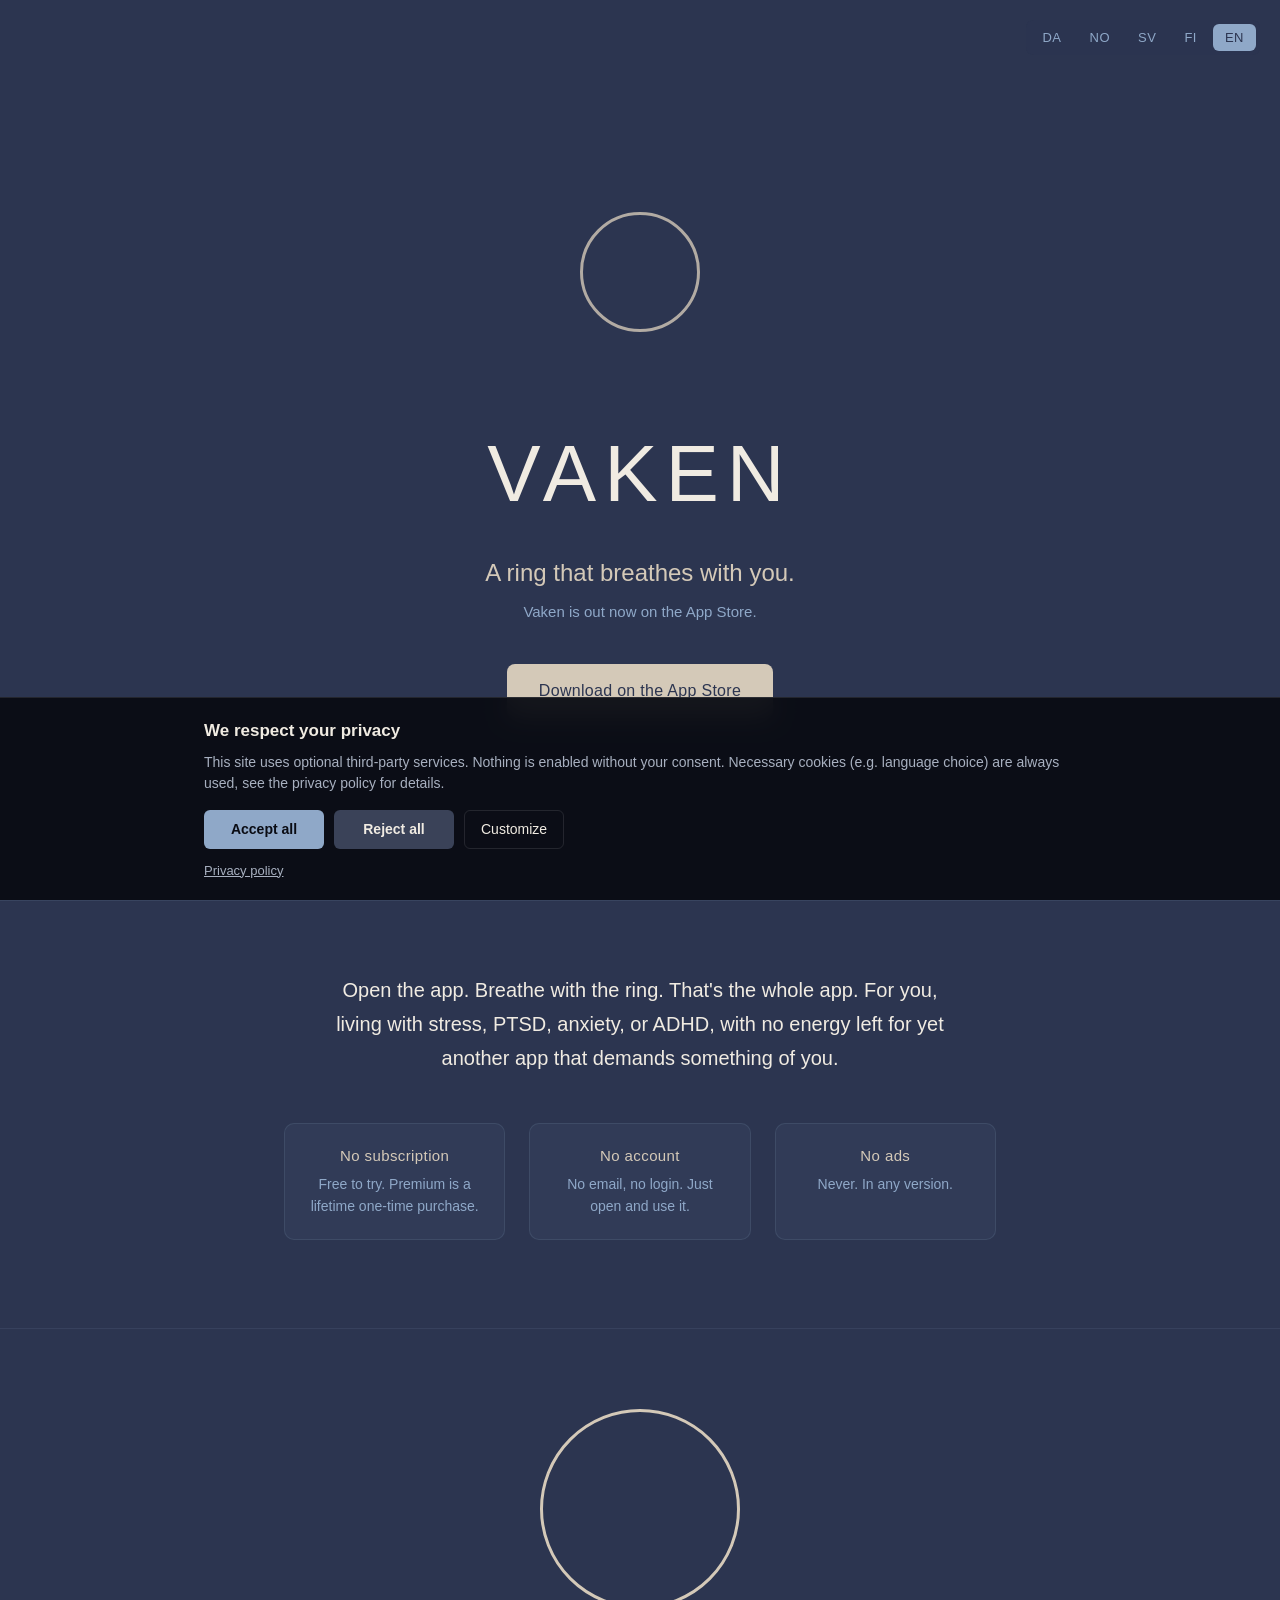
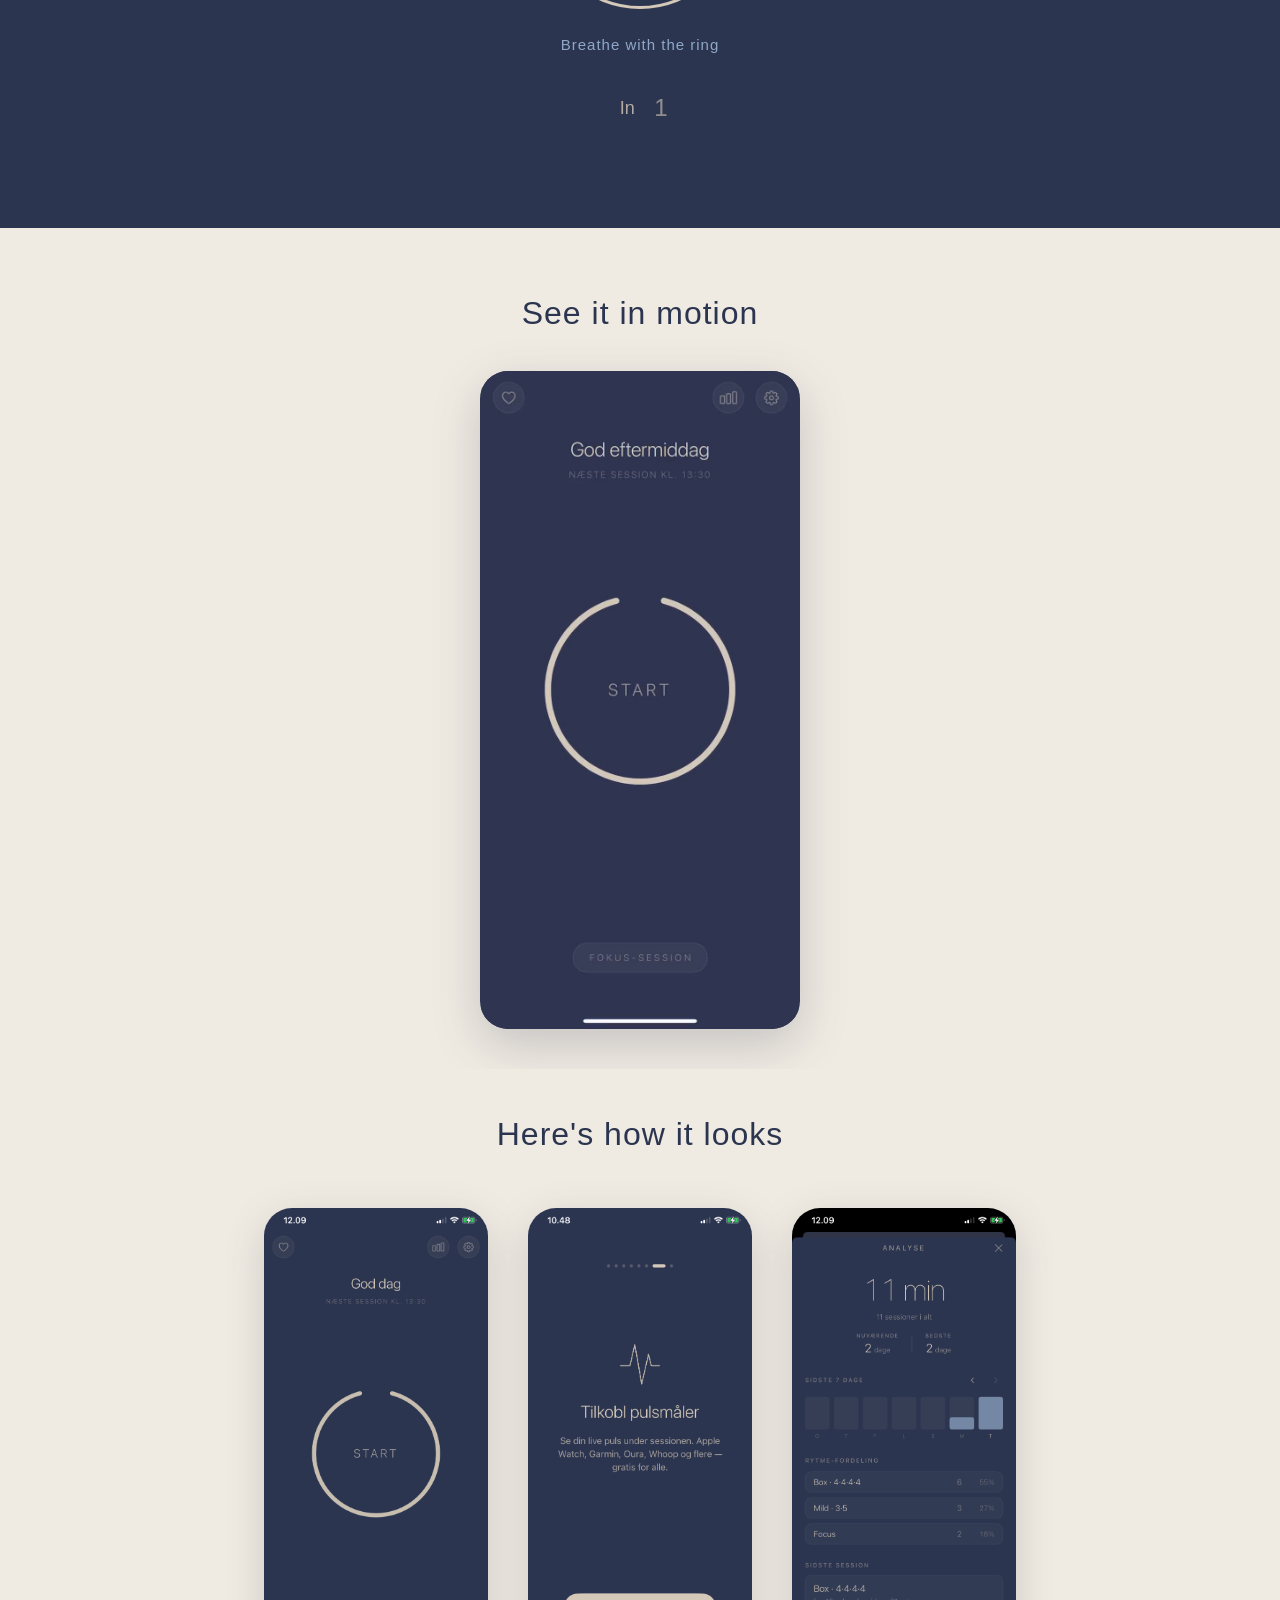
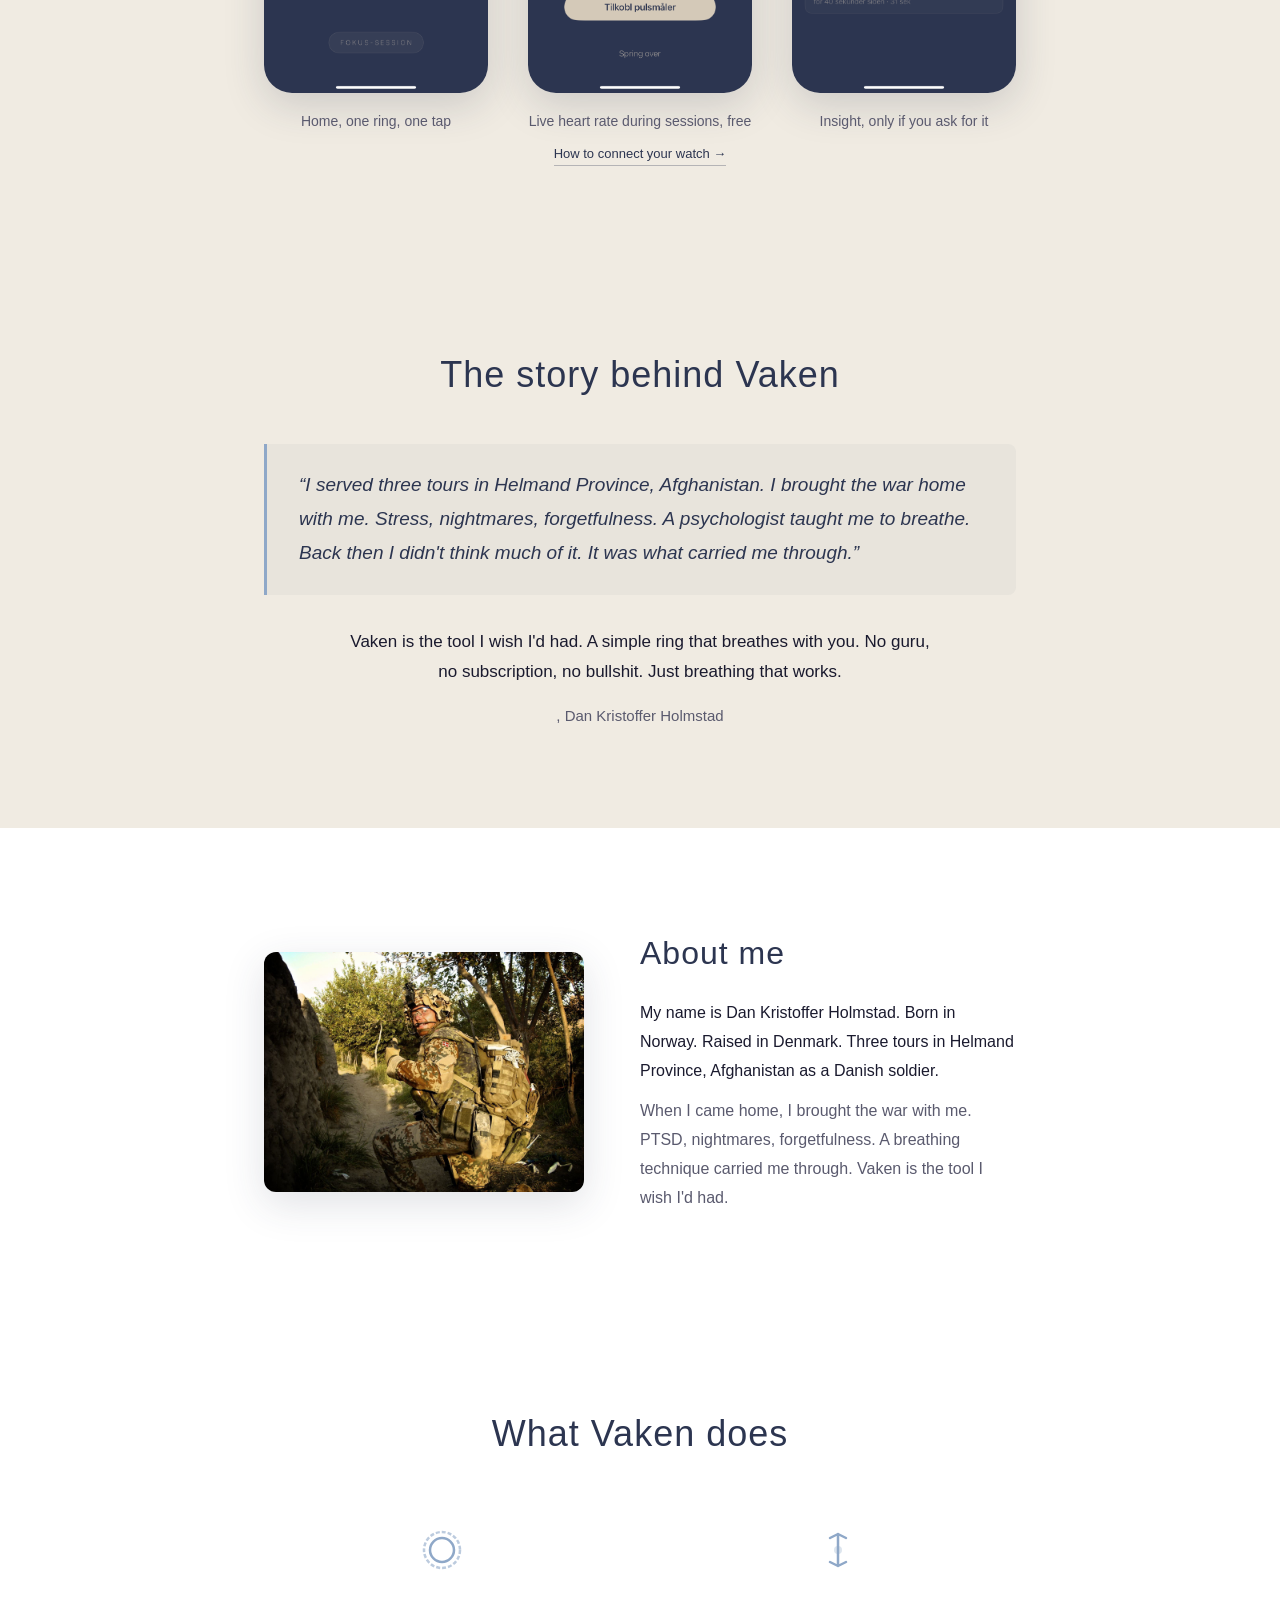
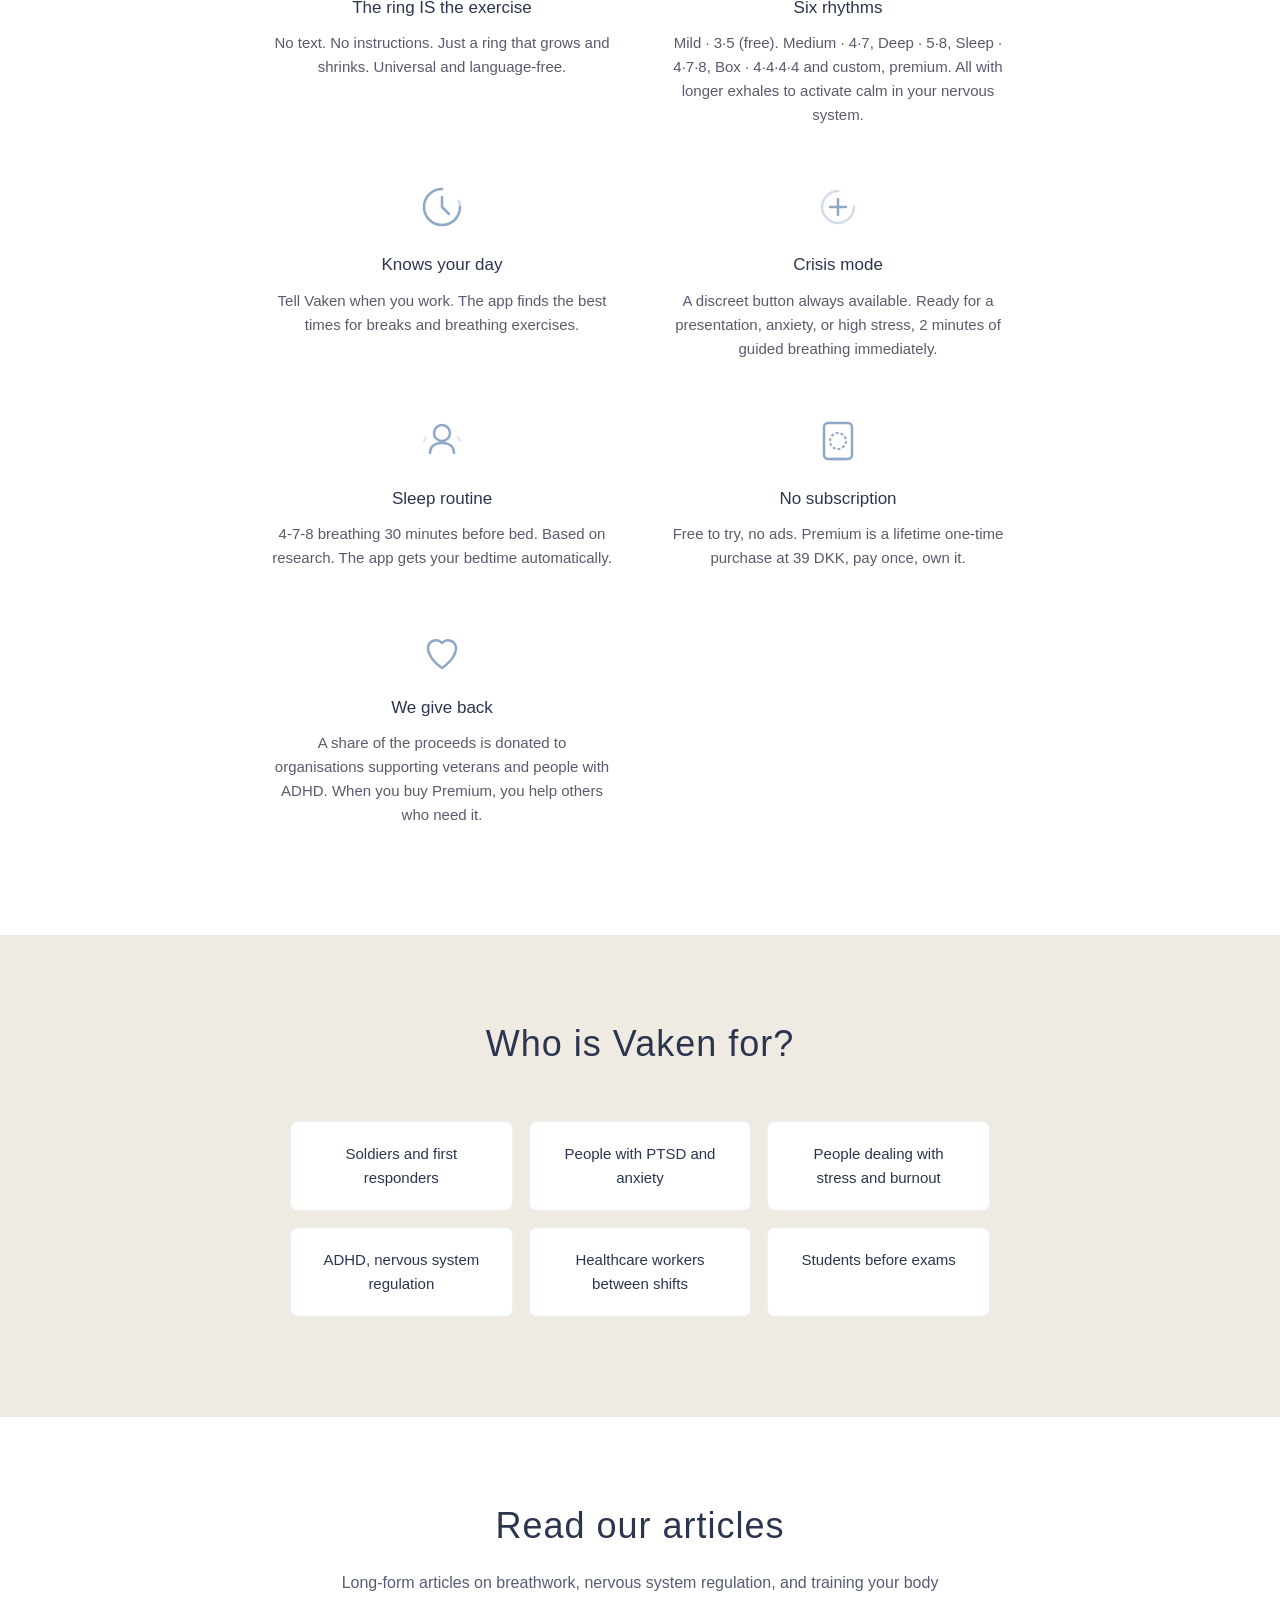
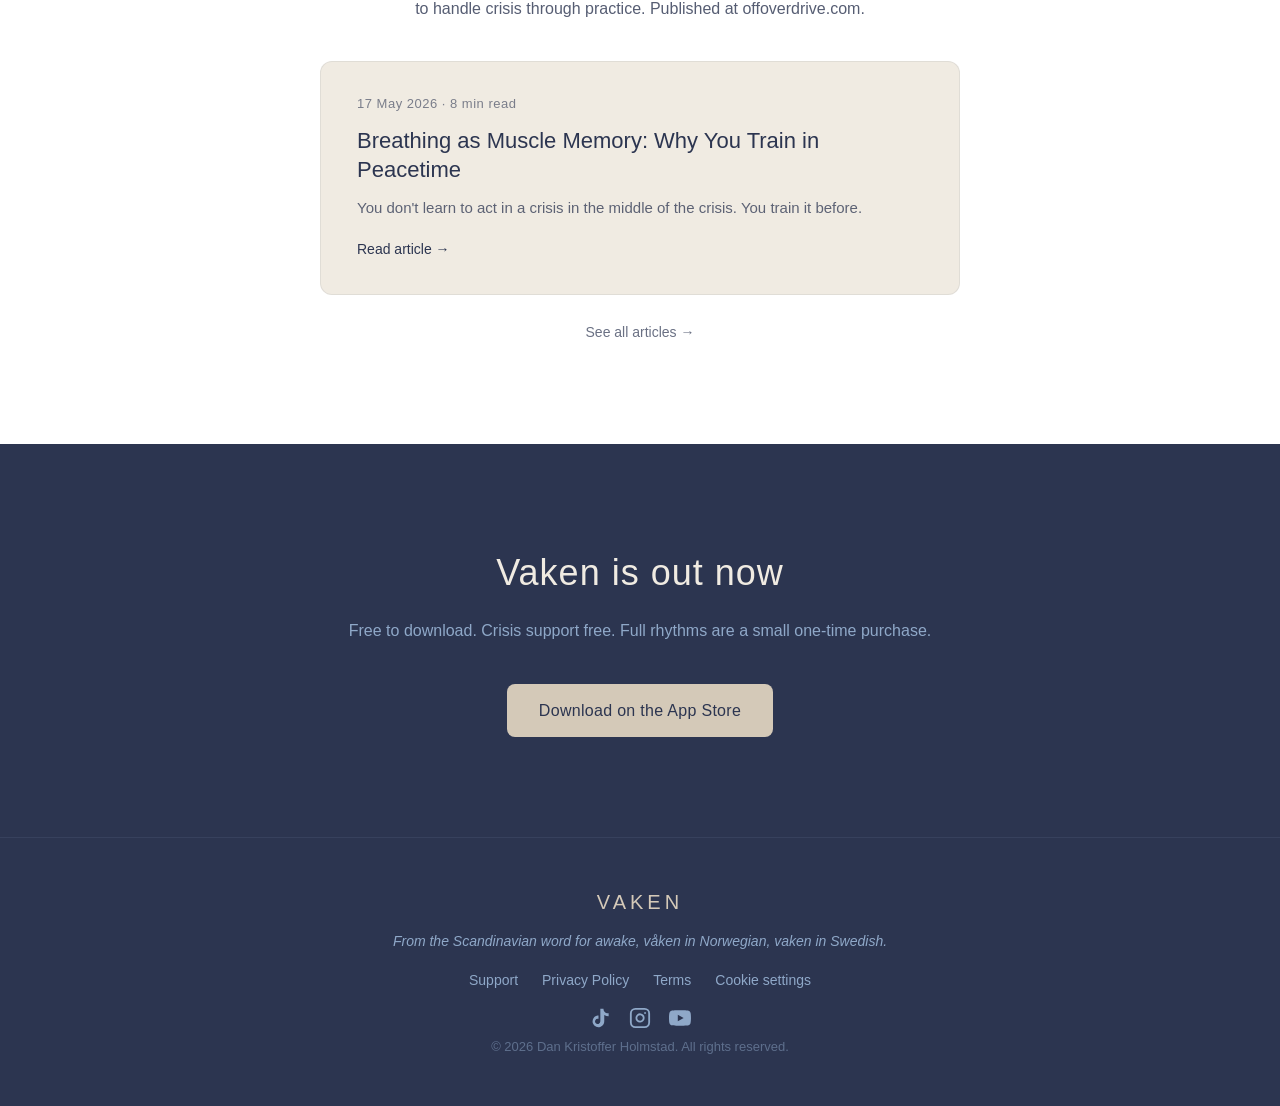
==== index.html @ e543c392 "Reading list section: cross-link til offoverdrive.com blog Adds a new "Læs vores artikler" section b" ====
<!DOCTYPE html>
<html lang="da">
<head>
    <meta charset="UTF-8">
    <meta name="viewport" content="width=device-width, initial-scale=1.0">
    <title>Vaken, Pust og Fokus</title>
    <meta name="description" content="Vaken er en vejrtrækningsapp bygget af en veteran. En ring der trækker vejret med dig. Gratis at prøve.">
    <meta property="og:title" content="Vaken, Pust og Fokus">
    <meta property="og:description" content="En ring der trækker vejret med dig. Bygget af en veteran der ved det virker.">
    <meta property="og:type" content="website">
    <meta property="og:url" content="https://vaken.dk">
    <meta property="og:image" content="https://vaken.dk/og-image.png">
    <meta property="og:image:width" content="1200">
    <meta property="og:image:height" content="630">
    <meta property="og:image:alt" content="Vaken, pust og fokus">
    <meta property="og:locale" content="da_DK">
    <meta property="og:site_name" content="Vaken">
    <meta name="twitter:card" content="summary_large_image">
    <meta name="twitter:title" content="Vaken, Pust og Fokus">
    <meta name="twitter:description" content="En ring der trækker vejret med dig. Bygget af en veteran der ved det virker.">
    <meta name="twitter:image" content="https://vaken.dk/og-image.png">
    <link rel="canonical" href="https://vaken.dk/">
    <link rel="alternate" hreflang="da" href="https://vaken.dk/?lang=da">
    <link rel="alternate" hreflang="no" href="https://vaken.dk/?lang=no">
    <link rel="alternate" hreflang="sv" href="https://vaken.dk/?lang=sv">
    <link rel="alternate" hreflang="fi" href="https://vaken.dk/?lang=fi">
    <link rel="alternate" hreflang="en" href="https://vaken.dk/?lang=en">
    <link rel="alternate" hreflang="x-default" href="https://vaken.dk/">
    <!-- Google Fonts indlæses først efter cookie-samtykke (se consent.js). Fallback-font virker indtil da. -->
    <link rel="stylesheet" href="style.css">
    <link rel="stylesheet" href="consent.css">

    <!-- JSON-LD structured data, hjælper Google med at vise rich-result-cards.
         Schema.org-typer: WebSite + Organization (HolmstadIT) + Person (Dan)
         + SoftwareApplication (Vaken-appen). Bundle'd i én @graph så crawleren
         kan se relationerne (publisher, author osv.) i ét hop. -->
    <script type="application/ld+json">
    {
      "@context": "https://schema.org",
      "@graph": [
        {
          "@type": "WebSite",
          "@id": "https://vaken.dk/#website",
          "url": "https://vaken.dk/",
          "name": "Vaken",
          "description": "Vejrtrækningsapp bygget af en veteran. En ring der trækker vejret med dig.",
          "inLanguage": ["da", "no", "sv", "fi", "en"],
          "publisher": { "@id": "https://vaken.dk/#organization" }
        },
        {
          "@type": "Organization",
          "@id": "https://vaken.dk/#organization",
          "name": "HolmstadIT",
          "alternateName": "Vaken",
          "url": "https://vaken.dk/",
          "email": "support@vaken.dk",
          "telephone": "+45 60147667",
          "vatID": "DK37190276",
          "founder": { "@id": "https://vaken.dk/#dan" },
          "address": {
            "@type": "PostalAddress",
            "addressCountry": "DK"
          }
        },
        {
          "@type": "Person",
          "@id": "https://vaken.dk/#dan",
          "name": "Dan Kristoffer Holmstad",
          "jobTitle": "Founder, Vaken",
          "description": "Tidligere dansk soldat med tre udsendelser til Helmand-provinsen i Afghanistan. Bygger Vaken som det redskab han ønskede han havde haft, da han kom hjem.",
          "nationality": "DK",
          "birthPlace": { "@type": "Place", "name": "Norge" }
        },
        {
          "@type": "SoftwareApplication",
          "@id": "https://vaken.dk/#app",
          "name": "Vaken",
          "description": "Vejrtrækningsapp med ringen som central metafor. Mild rytme gratis, fem premium-rytmer + custom som lifetime engangskøb. Fungerer standalone på iPhone og Apple Watch. Live puls under sessionen via Apple Health, Bluetooth-pulsmåler eller Apple Watch.",
          "operatingSystem": "iOS 26+, watchOS 11+",
          "applicationCategory": "HealthApplication",
          "applicationSubCategory": "Mindfulness",
          "inLanguage": ["da", "no", "sv", "fi", "en"],
          "offers": {
            "@type": "Offer",
            "price": "39",
            "priceCurrency": "DKK",
            "description": "Vaken Premium, lifetime engangskøb. Gratis-version uden reklamer."
          },
          "publisher": { "@id": "https://vaken.dk/#organization" },
          "creator": { "@id": "https://vaken.dk/#dan" },
          "screenshot": [
            "https://vaken.dk/images/IMG_0046.PNG",
            "https://vaken.dk/images/IMG_0042.PNG",
            "https://vaken.dk/images/IMG_0047.PNG"
          ]
        }
      ]
    }
    </script>
</head>
<body>

    <!-- Language switcher -->
    <nav class="lang-nav" aria-label="Sprogvalg / Language">
        <button class="lang-btn active" data-lang="da" aria-label="Dansk" lang="da">DA</button>
        <button class="lang-btn" data-lang="no" aria-label="Norsk" lang="nb">NO</button>
        <button class="lang-btn" data-lang="sv" aria-label="Svenska" lang="sv">SV</button>
        <button class="lang-btn" data-lang="fi" aria-label="Suomi" lang="fi">FI</button>
        <button class="lang-btn" data-lang="en" aria-label="English" lang="en">EN</button>
    </nav>

    <!-- Hero -->
    <section class="hero">
        <div class="ring-container">
            <div class="ring" aria-hidden="true"></div>
        </div>
        <h1>Vaken</h1>
        <p class="tagline" data-da="En ring der trækker vejret med dig." data-no="En ring som puster med deg." data-sv="En ring som andas med dig." data-fi="Rengas, joka hengittää kanssasi." data-en="A ring that breathes with you.">En ring der trækker vejret med dig.</p>
        <p class="subtitle" data-da="Vaken er ude nu på App Store." data-no="Vaken er ute nå på App Store." data-sv="Vaken är ute nu på App Store." data-fi="Vaken on nyt saatavilla App Storessa." data-en="Vaken is out now on the App Store.">Vaken er ude nu på App Store.</p>
        <a href="https://apps.apple.com/app/id6762458404" class="cta-btn" data-da="Hent på App Store" data-no="Last ned fra App Store" data-sv="Ladda ner från App Store" data-fi="Lataa App Storesta" data-en="Download on the App Store">Hent på App Store</a>
    </section>

    <!-- Manifest: how simple + who it's for + principles -->
    <section class="manifest">
        <div class="container">
            <p class="manifest-lead"
               data-da="Åbn appen. Træk vejret med ringen. Det er hele appen. Til dig der lever med stress, PTSD, angst eller ADHD, og ikke har overskud til endnu en app der kræver noget af dig."
               data-no="Åpne appen. Pust med ringen. Det er hele appen. For deg som lever med stress, PTSD, angst eller ADHD, og ikke har overskudd til enda en app som krever noe av deg."
               data-sv="Öppna appen. Andas med ringen. Det är hela appen. För dig som lever med stress, PTSD, ångest eller ADHD, och inte har ork till ännu en app som kräver något av dig."
               data-fi="Avaa sovellus. Hengitä renkaan kanssa. Siinä koko sovellus. Sinulle, joka elät stressin, PTSD:n, ahdistuksen tai ADHD:n kanssa, etkä jaksa vielä yhtä sovellusta, joka vaatii sinulta jotain."
               data-en="Open the app. Breathe with the ring. That's the whole app. For you, living with stress, PTSD, anxiety, or ADHD, with no energy left for yet another app that demands something of you.">
                Åbn appen. Træk vejret med ringen. Det er hele appen. Til dig der lever med stress, PTSD, angst eller ADHD, og ikke har overskud til endnu en app der kræver noget af dig.
            </p>
            <ul class="pledge" aria-label="Vaken-løftet">
                <li class="pledge-item">
                    <span class="pledge-title"
                          data-da="Ingen abonnement" data-no="Ingen abonnement" data-sv="Inget abonnemang" data-fi="Ei tilausta" data-en="No subscription">Ingen abonnement</span>
                    <span class="pledge-body"
                          data-da="Gratis at prøve. Premium er lifetime engangskøb."
                          data-no="Gratis å prøve. Premium er lifetime engangskjøp."
                          data-sv="Gratis att prova. Premium är lifetime engångsköp."
                          data-fi="Ilmainen kokeilla. Premium on kertaosto eliniäksi."
                          data-en="Free to try. Premium is a lifetime one-time purchase.">Gratis at prøve. Premium er lifetime engangskøb.</span>
                </li>
                <li class="pledge-item">
                    <span class="pledge-title"
                          data-da="Ingen konto" data-no="Ingen konto" data-sv="Inget konto" data-fi="Ei tiliä" data-en="No account">Ingen konto</span>
                    <span class="pledge-body"
                          data-da="Ingen email, ingen login. Bare åbn og brug appen."
                          data-no="Ingen e-post, ingen innlogging. Bare åpne og bruk appen."
                          data-sv="Ingen e-post, ingen inloggning. Bara öppna och använd appen."
                          data-fi="Ei sähköpostia, ei kirjautumista. Avaa vain ja käytä."
                          data-en="No email, no login. Just open and use it.">Ingen email, ingen login. Bare åbn og brug appen.</span>
                </li>
                <li class="pledge-item">
                    <span class="pledge-title"
                          data-da="Ingen reklamer" data-no="Ingen reklamer" data-sv="Inga annonser" data-fi="Ei mainoksia" data-en="No ads">Ingen reklamer</span>
                    <span class="pledge-body"
                          data-da="Aldrig. I ingen version."
                          data-no="Aldri. I ingen versjon."
                          data-sv="Aldrig. I ingen version."
                          data-fi="Ei koskaan. Missään versiossa."
                          data-en="Never. In any version.">Aldrig. I ingen version.</span>
                </li>
            </ul>
        </div>
    </section>

    <!-- Try it -->
    <section class="try-section">
        <div class="try-ring-container">
            <div class="try-ring"></div>
            <span class="breathe-text" data-da="Træk vejret med ringen" data-no="Pust med ringen" data-sv="Andas med ringen" data-fi="Hengitä renkaan kanssa" data-en="Breathe with the ring">Træk vejret med ringen</span>
        </div>
        <div class="rhythm-info">
            <span class="phase-label" id="phase-label" data-da-in="Ind" data-da-out="Ud" data-no-in="Inn" data-no-out="Ut" data-sv-in="In" data-sv-out="Ut" data-fi-in="Sisään" data-fi-out="Ulos" data-en-in="In" data-en-out="Out">Ind</span>
            <span class="timer" id="phase-timer">3</span>
        </div>
    </section>

    <!-- Demo video, kort skærmoptagelse af en breathing-cyklus i appen.
         autoplay+muted+loop+playsinline matcher den klassiske ambient-video-
         pattern. Ingen controls, videoen er kort nok til at brugeren ikke
         behøver pause-knap. preload="metadata" sparer båndbredde indtil
         brugeren scroll'er ned til sektionen. -->
    <section class="app-demo">
        <div class="container">
            <h2 data-da="Se det i bevægelse" data-no="Se det i bevegelse" data-sv="Se det i rörelse" data-fi="Katso liikkeessä" data-en="See it in motion">Se det i bevægelse</h2>
            <video class="app-demo-video"
                   src="videos/demo.mp4"
                   poster="videos/demo-poster.jpg"
                   muted
                   loop
                   autoplay
                   playsinline
                   preload="metadata"
                   width="320"
                   height="558"
                   aria-label="Skærmoptagelse af Vaken-app: hovedskærmen, en vejrtrækningscyklus med ringen der vokser og krymper"></video>
        </div>
    </section>

    <!-- App screenshots -->
    <section class="app-screenshots">
        <div class="container">
            <h2 data-da="Sådan ser det ud" data-no="Slik ser det ut" data-sv="Så här ser det ut" data-fi="Tältä se näyttää" data-en="Here's how it looks">Sådan ser det ud</h2>
            <div class="screenshots-grid">
                <figure class="screenshot-card">
                    <img src="images/IMG_0046.PNG" alt="Vaken hovedskærm, ringen og START-knap" loading="lazy" width="260" height="563">
                    <figcaption class="screenshot-caption"
                                data-da="Hovedskærm, én ring, ét tap"
                                data-no="Hovedskjerm, én ring, ett trykk"
                                data-sv="Huvudskärm, en ring, ett tryck"
                                data-fi="Pääsivu, yksi rengas, yksi napautus"
                                data-en="Home, one ring, one tap">
                        Hovedskærm, én ring, ét tap
                    </figcaption>
                </figure>
                <figure class="screenshot-card">
                    <img src="images/IMG_0042.PNG" alt="Tilkobl pulsmåler-skærm, Apple Watch, Garmin, Oura, Whoop" loading="lazy" width="260" height="563">
                    <figcaption class="screenshot-caption"
                                data-da="Live puls under sessionen, gratis"
                                data-no="Live puls under økten, gratis"
                                data-sv="Live puls under sessionen, gratis"
                                data-fi="Live syke istunnon aikana, ilmainen"
                                data-en="Live heart rate during sessions, free">
                        Live puls under sessionen, gratis
                    </figcaption>
                    <a href="/connect/" class="screenshot-link"
                       data-da="Sådan tilkobler du dit ur →"
                       data-no="Slik kobler du til uret ditt →"
                       data-sv="Så här ansluter du klockan →"
                       data-fi="Näin yhdistät kellosi →"
                       data-en="How to connect your watch →">Sådan tilkobler du dit ur →</a>
                </figure>
                <figure class="screenshot-card">
                    <img src="images/IMG_0047.PNG" alt="Indsigt-skærm, sessioner, rytme-fordeling, sidste 7 dage" loading="lazy" width="260" height="563">
                    <figcaption class="screenshot-caption"
                                data-da="Indsigt, kun hvis du beder om det"
                                data-no="Innsikt, kun hvis du ber om det"
                                data-sv="Insikt, bara om du ber om det"
                                data-fi="Näkemys, vain jos pyydät sitä"
                                data-en="Insight, only if you ask for it">
                        Indsigt, kun hvis du beder om det
                    </figcaption>
                </figure>
            </div>
        </div>
    </section>

    <!-- Story -->
    <section class="story">
        <div class="container">
            <h2 data-da="Historien bag Vaken" data-no="Historien bak Vaken" data-sv="Historien bakom Vaken" data-fi="Vakenin tarina" data-en="The story behind Vaken">Historien bag Vaken</h2>
            <blockquote>
                <p data-da="&ldquo;Jeg har været tre gange udsendt til Helmand-provinsen i Afghanistan. Jeg tog krigen med hjem. Stress, mareridt, glemsomhed. En psykolog lærte mig at trække vejret. Dengang regnede jeg det ikke for noget. Det var det der bar mig igennem.&rdquo;"
                   data-no="&ldquo;Jeg har vært utsendt tre ganger til Helmand-provinsen i Afghanistan. Jeg tok krigen med meg hjem. Stress, mareritt, glemsomhet. En psykolog lærte meg å puste. Den gangen regnet jeg det ikke for noe. Det var det som bar meg gjennom.&rdquo;"
                   data-sv="&ldquo;Jag har tjänstgjort tre gånger i Helmand-provinsen i Afghanistan. Jag tog kriget med mig hem. Stress, mardrömmar, glömska. En psykolog lärde mig att andas. Då tänkte jag inte mycket på det. Det var det som bar mig igenom.&rdquo;"
                   data-fi="&ldquo;Palvelin kolmesti Helmandin maakunnassa Afganistanissa. Toin sodan kotiin mukanani. Stressiä, painajaisia, unohtamista. Psykologi opetti minua hengittämään. Silloin en pitänyt sitä minään. Se kantoi minut läpi.&rdquo;"
                   data-en="&ldquo;I served three tours in Helmand Province, Afghanistan. I brought the war home with me. Stress, nightmares, forgetfulness. A psychologist taught me to breathe. Back then I didn't think much of it. It was what carried me through.&rdquo;">
                    &ldquo;Jeg har været tre gange udsendt til Helmand-provinsen i Afghanistan. Jeg tog krigen med hjem. Stress, mareridt, glemsomhed. En psykolog lærte mig at trække vejret. Dengang regnede jeg det ikke for noget. Det var det der bar mig igennem.&rdquo;
                </p>
            </blockquote>
            <p class="story-body" data-da="Vaken er det redskab jeg ønskede jeg havde haft. En simpel ring der trækker vejret med dig. Ingen guru, ingen abonnement, ingen bullshit. Bare vejrtrækning der virker."
               data-no="Vaken er verktøyet jeg skulle ønske jeg hadde hatt. En enkel ring som puster med deg. Ingen guru, ingen abonnement, ingen bullshit. Bare pusteøvelser som virker."
               data-sv="Vaken är verktyget jag önskar att jag hade haft. En enkel ring som andas med dig. Ingen guru, inget abonnemang, inget skitsnack. Bara andning som fungerar."
               data-fi="Vaken on työkalu, jonka olisin toivonut olleen olemassa. Yksinkertainen rengas, joka hengittää kanssasi. Ei gurua, ei tilausta, ei hölynpölyä. Vain hengitystä, joka toimii."
               data-en="Vaken is the tool I wish I'd had. A simple ring that breathes with you. No guru, no subscription, no bullshit. Just breathing that works.">
                Vaken er det redskab jeg ønskede jeg havde haft. En simpel ring der trækker vejret med dig. Ingen guru, ingen abonnement, ingen bullshit. Bare vejrtrækning der virker.
            </p>
            <p class="story-author">, Dan Kristoffer Holmstad</p>
        </div>
    </section>

    <!-- About -->
    <section class="about">
        <div class="container">
            <div class="about-layout">
                <div class="about-image">
                    <img src="images/dan.jpg" alt="Dan Kristoffer Holmstad i Helmand, Afghanistan" loading="lazy">
                </div>
                <div class="about-text">
                    <h2 data-da="Om mig" data-no="Om meg" data-sv="Om mig" data-fi="Tietoa minusta" data-en="About me">Om mig</h2>
                    <p data-da="Jeg hedder Dan Kristoffer Holmstad. Født i Norge. Opvokset i Danmark. Tre udsendelser til Helmand-provinsen i Afghanistan som dansk soldat."
                       data-no="Jeg heter Dan Kristoffer Holmstad. Født i Norge. Oppvokst i Danmark. Tre utsendelser til Helmand-provinsen i Afghanistan som dansk soldat."
                       data-sv="Jag heter Dan Kristoffer Holmstad. Född i Norge. Uppvuxen i Danmark. Tre insatser i Helmand-provinsen i Afghanistan som dansk soldat."
                       data-fi="Nimeni on Dan Kristoffer Holmstad. Syntynyt Norjassa. Kasvanut Tanskassa. Kolme operaatiota Helmandin maakunnassa Afganistanissa tanskalaisena sotilaana."
                       data-en="My name is Dan Kristoffer Holmstad. Born in Norway. Raised in Denmark. Three tours in Helmand Province, Afghanistan as a Danish soldier.">
                        Jeg hedder Dan Kristoffer Holmstad. Født i Norge. Opvokset i Danmark. Tre udsendelser til Helmand-provinsen i Afghanistan som dansk soldat.
                    </p>
                    <p data-da="Da jeg kom hjem, tog jeg krigen med. PTSD, mareridt, glemsomhed. En vejrtrækningsteknik bar mig igennem. Vaken er det redskab jeg ønskede jeg havde haft."
                       data-no="Da jeg kom hjem, tok jeg krigen med meg. PTSD, mareritt, glemsomhet. En pusteteknikk bar meg gjennom. Vaken er verktøyet jeg skulle ønske jeg hadde hatt."
                       data-sv="När jag kom hem tog jag kriget med mig. PTSD, mardrömmar, glömska. En andningsteknik bar mig igenom. Vaken är verktyget jag önskar att jag hade haft."
                       data-fi="Kun tulin kotiin, toin sodan mukanani. PTSD, painajaisia, unohtamista. Hengitystekniikka kantoi minut läpi. Vaken on työkalu, jonka olisin toivonut olleen olemassa."
                       data-en="When I came home, I brought the war with me. PTSD, nightmares, forgetfulness. A breathing technique carried me through. Vaken is the tool I wish I'd had.">
                        Da jeg kom hjem, tog jeg krigen med. PTSD, mareridt, glemsomhed. En vejrtrækningsteknik bar mig igennem. Vaken er det redskab jeg ønskede jeg havde haft.
                    </p>
                </div>
            </div>
        </div>
    </section>

    <!-- Features -->
    <section class="features">
        <div class="container">
            <h2 data-da="Hvad Vaken gør" data-no="Hva Vaken gjør" data-sv="Vad Vaken gör" data-fi="Mitä Vaken tekee" data-en="What Vaken does">Hvad Vaken gør</h2>
            <div class="feature-grid">
                <div class="feature-card">
                    <div class="feature-icon">
                        <svg viewBox="0 0 48 48" fill="none" xmlns="http://www.w3.org/2000/svg">
                            <circle cx="24" cy="24" r="18" stroke="currentColor" stroke-width="2.5" stroke-dasharray="4 2" opacity="0.6"/>
                            <circle cx="24" cy="24" r="12" stroke="currentColor" stroke-width="2.5"/>
                        </svg>
                    </div>
                    <h3 data-da="Ringen ER øvelsen" data-no="Ringen ER øvelsen" data-sv="Ringen ÄR övningen" data-fi="Rengas ON harjoitus" data-en="The ring IS the exercise">Ringen ER øvelsen</h3>
                    <p data-da="Ingen tekst. Ingen instruktioner. Bare en ring der vokser og krymper. Universelt og sprogfrit."
                       data-no="Ingen tekst. Ingen instruksjoner. Bare en ring som vokser og krymper. Universelt og språkfritt."
                       data-sv="Ingen text. Inga instruktioner. Bara en ring som växer och krymper. Universellt och språkfritt."
                       data-fi="Ei tekstiä. Ei ohjeita. Vain rengas, joka kasvaa ja kutistuu. Universaali ja kielivapaa."
                       data-en="No text. No instructions. Just a ring that grows and shrinks. Universal and language-free.">
                        Ingen tekst. Ingen instruktioner. Bare en ring der vokser og krymper. Universelt og sprogfrit.
                    </p>
                </div>
                <div class="feature-card">
                    <div class="feature-icon">
                        <svg viewBox="0 0 48 48" fill="none" xmlns="http://www.w3.org/2000/svg">
                            <path d="M24 8v32M16 12l8-4 8 4M16 36l8 4 8-4" stroke="currentColor" stroke-width="2.5" stroke-linecap="round" stroke-linejoin="round"/>
                            <circle cx="24" cy="24" r="4" fill="currentColor" opacity="0.3"/>
                        </svg>
                    </div>
                    <h3 data-da="Seks rytmer" data-no="Seks rytmer" data-sv="Sex rytmer" data-fi="Kuusi rytmiä" data-en="Six rhythms">Seks rytmer</h3>
                    <p data-da="Mild · 3·5 (gratis). Medium · 4·7, Dyb · 5·8, Søvn · 4·7·8, Box · 4·4·4·4 og custom, premium. Alle med længere udånding for at aktivere ro i nervesystemet."
                       data-no="Mild · 3·5 (gratis). Medium · 4·7, Dyp · 5·8, Søvn · 4·7·8, Box · 4·4·4·4 og custom, premium. Alle med lengre utpust for å aktivere ro i nervesystemet."
                       data-sv="Mild · 3·5 (gratis). Medium · 4·7, Djup · 5·8, Sömn · 4·7·8, Box · 4·4·4·4 och custom, premium. Alla med längre utandning för att aktivera lugn i nervsystemet."
                       data-fi="Kevyt · 3·5 (ilmainen). Keskitaso · 4·7, Syvä · 5·8, Uni · 4·7·8, Box · 4·4·4·4 ja oma, premium. Kaikissa pidempi uloshengitys hermoston rauhoittamiseksi."
                       data-en="Mild · 3·5 (free). Medium · 4·7, Deep · 5·8, Sleep · 4·7·8, Box · 4·4·4·4 and custom, premium. All with longer exhales to activate calm in your nervous system.">
                        Mild · 3·5 (gratis). Medium · 4·7, Dyb · 5·8, Søvn · 4·7·8, Box · 4·4·4·4 og custom, premium. Alle med længere udånding for at aktivere ro i nervesystemet.
                    </p>
                </div>
                <div class="feature-card">
                    <div class="feature-icon">
                        <svg viewBox="0 0 48 48" fill="none" xmlns="http://www.w3.org/2000/svg">
                            <path d="M24 6C14 6 6 14 6 24s8 18 18 18 18-8 18-18" stroke="currentColor" stroke-width="2.5" stroke-linecap="round"/>
                            <path d="M42 24c0-2-0.3-4-1-6" stroke="currentColor" stroke-width="2.5" stroke-linecap="round" opacity="0.4"/>
                            <path d="M24 14v10l7 7" stroke="currentColor" stroke-width="2.5" stroke-linecap="round" stroke-linejoin="round"/>
                        </svg>
                    </div>
                    <h3 data-da="Kender din dag" data-no="Kjenner dagen din" data-sv="Känner din dag" data-fi="Tuntee päiväsi" data-en="Knows your day">Kender din dag</h3>
                    <p data-da="Fortæl Vaken hvornår du arbejder. Appen finder de bedste tidspunkter for pauser og vejrtrækning."
                       data-no="Fortell Vaken når du jobber. Appen finner de beste tidspunktene for pauser og pusteøvelser."
                       data-sv="Berätta för Vaken när du jobbar. Appen hittar de bästa tiderna för pauser och andning."
                       data-fi="Kerro Vakenille milloin työskentelet. Sovellus löytää parhaat ajat tauoille ja hengitykselle."
                       data-en="Tell Vaken when you work. The app finds the best times for breaks and breathing exercises.">
                        Fortæl Vaken hvornår du arbejder. Appen finder de bedste tidspunkter for pauser og vejrtrækning.
                    </p>
                </div>
                <div class="feature-card">
                    <div class="feature-icon">
                        <svg viewBox="0 0 48 48" fill="none" xmlns="http://www.w3.org/2000/svg">
                            <path d="M24 8c-8 0-16 7-16 16s8 16 16 16 16-7 16-16" stroke="currentColor" stroke-width="2.5" stroke-linecap="round" opacity="0.4"/>
                            <path d="M24 16v16" stroke="currentColor" stroke-width="2.5" stroke-linecap="round"/>
                            <path d="M16 24h16" stroke="currentColor" stroke-width="2.5" stroke-linecap="round"/>
                        </svg>
                    </div>
                    <h3 data-da="Krisehåndtering" data-no="Krisehåndtering" data-sv="Krishantering" data-fi="Kriisinhallinta" data-en="Crisis mode">Krisehåndtering</h3>
                    <p data-da="En diskret knap altid tilgængelig. Klar til præsentation, angst eller høj stress, 2 minutters guidet vejrtrækning med det samme."
                       data-no="En diskret knapp alltid tilgjengelig. Klar for presentasjon, angst eller høyt stress, 2 minutters guidet pusteøvelse med en gang."
                       data-sv="En diskret knapp alltid tillgänglig. Redo för presentation, ångest eller hög stress, 2 minuters guidad andning direkt."
                       data-fi="Huomaamaton painike aina saatavilla. Valmis esitykseen, ahdistus tai kova stressi, 2 minuutin ohjattu hengitys välittömästi."
                       data-en="A discreet button always available. Ready for a presentation, anxiety, or high stress, 2 minutes of guided breathing immediately.">
                        En diskret knap altid tilgængelig. Klar til præsentation, angst eller høj stress, 2 minutters guidet vejrtrækning med det samme.
                    </p>
                </div>
                <div class="feature-card">
                    <div class="feature-icon">
                        <svg viewBox="0 0 48 48" fill="none" xmlns="http://www.w3.org/2000/svg">
                            <path d="M12 36c0-6 4-10 12-10s12 4 12 10" stroke="currentColor" stroke-width="2.5" stroke-linecap="round"/>
                            <circle cx="24" cy="16" r="8" stroke="currentColor" stroke-width="2.5"/>
                            <path d="M8 20l-2 4M40 20l2 4" stroke="currentColor" stroke-width="2" stroke-linecap="round" opacity="0.3"/>
                        </svg>
                    </div>
                    <h3 data-da="Søvnrutine" data-no="Søvnrutine" data-sv="Sömnrutin" data-fi="Unirutiini" data-en="Sleep routine">Søvnrutine</h3>
                    <p data-da="4-7-8 vejrtrækning 30 minutter før sengetid. Baseret på forskning. Appen henter din sengetid automatisk."
                       data-no="4-7-8 pusteøvelse 30 minutter før leggetid. Basert på forskning. Appen henter leggetiden din automatisk."
                       data-sv="4-7-8 andning 30 minuter före läggdags. Baserat på forskning. Appen hämtar din sovtid automatiskt."
                       data-fi="4-7-8 hengitys 30 minuuttia ennen nukkumaanmenoa. Tutkimukseen perustuva. Sovellus hakee nukkumaanmenoaikasi automaattisesti."
                       data-en="4-7-8 breathing 30 minutes before bed. Based on research. The app gets your bedtime automatically.">
                        4-7-8 vejrtrækning 30 minutter før sengetid. Baseret på forskning. Appen henter din sengetid automatisk.
                    </p>
                </div>
                <div class="feature-card">
                    <div class="feature-icon">
                        <svg viewBox="0 0 48 48" fill="none" xmlns="http://www.w3.org/2000/svg">
                            <rect x="10" y="6" width="28" height="36" rx="4" stroke="currentColor" stroke-width="2.5"/>
                            <path d="M18 42h12" stroke="currentColor" stroke-width="2.5" stroke-linecap="round"/>
                            <circle cx="24" cy="24" r="8" stroke="currentColor" stroke-width="2" stroke-dasharray="3 2"/>
                        </svg>
                    </div>
                    <h3 data-da="Ingen abonnement" data-no="Ingen abonnement" data-sv="Inget abonnemang" data-fi="Ei tilausta" data-en="No subscription">Ingen abonnement</h3>
                    <p data-da="Gratis at prøve, uden reklamer. Premium er et lifetime engangskøb på 39 kr, betal én gang, eje alt."
                       data-no="Gratis å prøve, uten reklamer. Premium er et lifetime engangskjøp på 39 kr, betal én gang, eie alt."
                       data-sv="Gratis att prova, utan annonser. Premium är ett lifetime engångsköp på 39 kr, betala en gång, äg allt."
                       data-fi="Ilmainen kokeilla, ei mainoksia. Premium on kertaostos 39 kr, maksa kerran, omista kaikki."
                       data-en="Free to try, no ads. Premium is a lifetime one-time purchase at 39 DKK, pay once, own it.">
                        Gratis at prøve, uden reklamer. Premium er et lifetime engangskøb på 39 kr, betal én gang, eje alt.
                    </p>
                </div>
                <div class="feature-card">
                    <div class="feature-icon">
                        <svg viewBox="0 0 48 48" fill="none" xmlns="http://www.w3.org/2000/svg">
                            <path d="M24 42s-14-9-14-20a8 8 0 0 1 14-5 8 8 0 0 1 14 5c0 11-14 20-14 20z" stroke="currentColor" stroke-width="2.5" stroke-linejoin="round"/>
                        </svg>
                    </div>
                    <h3 data-da="Vi giver tilbage" data-no="Vi gir tilbake" data-sv="Vi ger tillbaka" data-fi="Annamme takaisin" data-en="We give back">Vi giver tilbage</h3>
                    <p data-da="En del af overskuddet doneres til foreninger der støtter veteraner og folk med ADHD. Når du køber Premium, hjælper du andre der har brug for det."
                       data-no="En del av overskuddet doneres til foreninger som støtter veteraner og personer med ADHD. Når du kjøper Premium, hjelper du andre som trenger det."
                       data-sv="En del av överskottet doneras till föreningar som stöttar veteraner och personer med ADHD. När du köper Premium hjälper du andra som behöver det."
                       data-fi="Osa tuotosta lahjoitetaan veteraaneja ja ADHD-yhteisöä tukeville järjestöille. Kun ostat Premiumin, autat muita jotka tarvitsevat sitä."
                       data-en="A share of the proceeds is donated to organisations supporting veterans and people with ADHD. When you buy Premium, you help others who need it.">
                        En del af overskuddet doneres til foreninger der støtter veteraner og folk med ADHD. Når du køber Premium, hjælper du andre der har brug for det.
                    </p>
                </div>
            </div>
        </div>
    </section>

    <!-- Who it's for -->
    <section class="audience">
        <div class="container">
            <h2 data-da="Hvem er Vaken til?" data-no="Hvem er Vaken for?" data-sv="Vem är Vaken för?" data-fi="Kenelle Vaken on?" data-en="Who is Vaken for?">Hvem er Vaken til?</h2>
            <div class="audience-grid">
                <div class="audience-item" data-da="Soldater og førsterespondere" data-no="Soldater og førsterespondere" data-sv="Soldater och räddningstjänst" data-fi="Sotilaat ja ensivastehenkilöt" data-en="Soldiers and first responders">Soldater og førsterespondere</div>
                <div class="audience-item" data-da="Mennesker med PTSD og angst" data-no="Mennesker med PTSD og angst" data-sv="Människor med PTSD och ångest" data-fi="PTSD:stä ja ahdistuksesta kärsivät" data-en="People with PTSD and anxiety">Mennesker med PTSD og angst</div>
                <div class="audience-item" data-da="Stressramte og sygemeldte" data-no="Stressrammede og sykemeldte" data-sv="Stressdrabbade och sjukskrivna" data-fi="Stressistä kärsivät ja sairauslomalla olevat" data-en="People dealing with stress and burnout">Stressramte og sygemeldte</div>
                <div class="audience-item" data-da="ADHD, nervesystem-regulering" data-no="ADHD, nervesystemregulering" data-sv="ADHD, nervsystemsreglering" data-fi="ADHD, hermoston säätely" data-en="ADHD, nervous system regulation">ADHD, nervesystem-regulering</div>
                <div class="audience-item" data-da="Sundhedspersonale mellem vagter" data-no="Helsepersonell mellom vakter" data-sv="Vårdpersonal mellan pass" data-fi="Terveydenhuollon ammattilaiset vuorojen välissä" data-en="Healthcare workers between shifts">Sundhedspersonale mellem vagter</div>
                <div class="audience-item" data-da="Studerende før eksamen" data-no="Studenter før eksamen" data-sv="Studenter före tentan" data-fi="Opiskelijat ennen tenttiä" data-en="Students before exams">Studerende før eksamen</div>
            </div>
        </div>
    </section>

    <!-- Reading list — cross-link til offoverdrive.com blog -->
    <section class="reading-list">
        <div class="container">
            <h2 data-da="Læs vores artikler"
                data-no="Les våre artikler"
                data-sv="Läs våra artiklar"
                data-fi="Lue artikkelimme"
                data-en="Read our articles">Læs vores artikler</h2>
            <p class="reading-list-intro"
               data-da="Dybdeartikler om vejrtrækning, nervesystem-regulering og hvordan du træner kroppen til at håndtere kriser gennem øvelse. Udgives på offoverdrive.com."
               data-no="Dybdeartikler om pust, nervesystem-regulering og hvordan du trener kroppen til å håndtere kriser gjennom øvelse. Publiseres på offoverdrive.com."
               data-sv="Djupgående artiklar om andning, nervsystemsreglering och hur du tränar kroppen att hantera kriser genom övning. Publiceras på offoverdrive.com."
               data-fi="Syvälliset artikkelit hengityksestä, hermoston säätelystä ja siitä, miten harjoittelet kehoasi käsittelemään kriisejä. Julkaistaan offoverdrive.com:ssa."
               data-en="Long-form articles on breathwork, nervous system regulation, and training your body to handle crisis through practice. Published at offoverdrive.com.">
                Dybdeartikler om vejrtrækning, nervesystem-regulering og hvordan du træner kroppen til at håndtere kriser gennem øvelse. Udgives på offoverdrive.com.
            </p>
            <a href="https://offoverdrive.com/blog/breathing-as-muscle-memory" class="reading-card" target="_blank" rel="noopener">
                <span class="reading-card-meta"
                      data-da="17. maj 2026 · 8 min læsning"
                      data-no="17. mai 2026 · 8 min lesning"
                      data-sv="17 maj 2026 · 8 min läsning"
                      data-fi="17. toukokuuta 2026 · 8 min lukuaika"
                      data-en="17 May 2026 · 8 min read">17. maj 2026 · 8 min læsning</span>
                <h3 data-da="Vejrtrækning som muskelhukommelse: hvorfor du skal øve det i fredstid"
                    data-no="Pust som muskelminne: hvorfor du må øve det i fredstid"
                    data-sv="Andning som muskelminne: varför du måste öva den i fredstid"
                    data-fi="Hengitys lihasmuistina: miksi sinun täytyy harjoitella sitä rauhan aikana"
                    data-en="Breathing as Muscle Memory: Why You Train in Peacetime">Vejrtrækning som muskelhukommelse: hvorfor du skal øve det i fredstid</h3>
                <p data-da="Du lærer ikke at handle i krisen midt i krisen. Du træner det forinden."
                   data-no="Du lærer ikke å handle i krisen midt i krisen. Du trener det på forhånd."
                   data-sv="Du lär dig inte att agera i krisen mitt i krisen. Du tränar det innan."
                   data-fi="Et opi toimimaan kriisissä keskellä kriisiä. Harjoittelet sen etukäteen."
                   data-en="You don't learn to act in a crisis in the middle of the crisis. You train it before.">
                    Du lærer ikke at handle i krisen midt i krisen. Du træner det forinden.
                </p>
                <span class="reading-card-cta"
                      data-da="Læs artikel →"
                      data-no="Les artikkelen →"
                      data-sv="Läs artikeln →"
                      data-fi="Lue artikkeli →"
                      data-en="Read article →">Læs artikel →</span>
            </a>
            <p class="reading-list-footer">
                <a href="https://offoverdrive.com/blog"
                   target="_blank"
                   rel="noopener"
                   data-da="Se alle artikler →"
                   data-no="Se alle artikler →"
                   data-sv="Se alla artiklar →"
                   data-fi="Katso kaikki artikkelit →"
                   data-en="See all articles →">Se alle artikler →</a>
            </p>
        </div>
    </section>

    <!-- Download -->
    <section class="signup" id="download">
        <div class="container">
            <h2 data-da="Vaken er ude nu" data-no="Vaken er ute nå" data-sv="Vaken är ute nu" data-fi="Vaken on saatavilla" data-en="Vaken is out now">Vaken er ude nu</h2>
            <p class="signup-text"
               data-da="Gratis at downloade. Krisehåndtering gratis. Fulde rytmer er et lille engangskøb."
               data-no="Gratis å laste ned. Krisehåndtering gratis. Fulle rytmer er et lite engangskjøp."
               data-sv="Gratis att ladda ner. Krishantering gratis. Fulla rytmer är ett litet engångsköp."
               data-fi="Ilmainen ladata. Kriisinhallinta ilmainen. Täydet rytmit ovat pieni kertamaksu."
               data-en="Free to download. Crisis support free. Full rhythms are a small one-time purchase.">
                Gratis at downloade. Krisehåndtering gratis. Fulde rytmer er et lille engangskøb.
            </p>
            <a href="https://apps.apple.com/app/id6762458404" class="cta-btn"
               data-da="Hent på App Store"
               data-no="Last ned fra App Store"
               data-sv="Ladda ner från App Store"
               data-fi="Lataa App Storesta"
               data-en="Download on the App Store">Hent på App Store</a>
        </div>
    </section>

    <!-- Footer -->
    <footer>
        <div class="container">
            <p class="footer-name">Vaken</p>
            <p class="footer-origin" data-da="Fra det skandinaviske ord for vågen, våken på norsk, vaken på svensk."
               data-no="Fra det skandinaviske ordet for våken, våken på norsk, vaken på svensk."
               data-sv="Från det skandinaviska ordet för vaken, våken på norska, vaken på svenska."
               data-fi="Skandinaavisesta sanasta hereillä, våken norjaksi, vaken ruotsiksi."
               data-en="From the Scandinavian word for awake, våken in Norwegian, vaken in Swedish.">
                Fra det skandinaviske ord for vågen, våken på norsk, vaken på svensk.
            </p>
            <div class="footer-links">
                <a href="/support.html" data-da="Support" data-no="Support" data-sv="Support" data-fi="Tuki" data-en="Support">Support</a>
                <a href="/privacy.html" data-da="Privatlivspolitik" data-no="Personvern" data-sv="Integritetspolicy" data-fi="Tietosuojakäytäntö" data-en="Privacy Policy">Privatlivspolitik</a>
                <a href="/terms.html" data-da="Vilkår" data-no="Vilkår" data-sv="Villkor" data-fi="Ehdot" data-en="Terms">Vilkår</a>
                <a href="#" data-cc-open-settings data-da="Cookie-indstillinger" data-no="Cookie-innstillinger" data-sv="Cookie-inställningar" data-fi="Evästeasetukset" data-en="Cookie settings">Cookie-indstillinger</a>
            </div>
            <div class="footer-social">
                <a href="https://www.tiktok.com/@HolmstadIT" aria-label="TikTok" target="_blank" rel="noopener noreferrer">
                    <svg viewBox="0 0 24 24" fill="currentColor" aria-hidden="true"><path d="M19.59 6.69a4.83 4.83 0 0 1-3.77-4.25V2h-3.45v13.67a2.89 2.89 0 0 1-5.2 1.74 2.89 2.89 0 0 1 2.31-4.64 2.93 2.93 0 0 1 .88.13V9.4a6.84 6.84 0 0 0-1-.05A6.33 6.33 0 0 0 5.8 20.1a6.34 6.34 0 0 0 10.86-4.43v-7a8.16 8.16 0 0 0 4.77 1.52v-3.4a4.85 4.85 0 0 1-1.84-.1z"/></svg>
                </a>
                <a href="https://www.instagram.com/holmstadit" aria-label="Instagram" target="_blank" rel="noopener noreferrer">
                    <svg viewBox="0 0 24 24" fill="none" stroke="currentColor" stroke-width="2" stroke-linecap="round" stroke-linejoin="round" aria-hidden="true"><rect x="2" y="2" width="20" height="20" rx="5" ry="5"/><path d="M16 11.37A4 4 0 1 1 12.63 8 4 4 0 0 1 16 11.37z"/><line x1="17.5" y1="6.5" x2="17.51" y2="6.5"/></svg>
                </a>
                <a href="https://www.youtube.com/@HolmstadIT" aria-label="YouTube" target="_blank" rel="noopener noreferrer">
                    <svg viewBox="0 0 24 24" fill="currentColor" aria-hidden="true"><path d="M23.5 6.2a3 3 0 0 0-2.1-2.1C19.6 3.6 12 3.6 12 3.6s-7.6 0-9.4.5A3 3 0 0 0 .5 6.2C0 8 0 12 0 12s0 4 .5 5.8a3 3 0 0 0 2.1 2.1c1.8.5 9.4.5 9.4.5s7.6 0 9.4-.5a3 3 0 0 0 2.1-2.1c.5-1.8.5-5.8.5-5.8s0-4-.5-5.8zM9.6 15.6V8.4l6.4 3.6-6.4 3.6z"/></svg>
                </a>
            </div>
            <p class="footer-copyright">&copy; 2026 Dan Kristoffer Holmstad. All rights reserved.</p>
        </div>
    </footer>

    <script>
        window.COOKIE_CONSENT_CONFIG = {
            privacyUrl: '/privacy',
            detectLang: function () {
                try {
                    var l = localStorage.getItem('vaken-lang');
                    if (l) return l;
                } catch (e) {}
                var b = (navigator.language || 'en').toLowerCase();
                if (b.indexOf('da') === 0) return 'da';
                if (b.indexOf('nb') === 0 || b.indexOf('nn') === 0 || b.indexOf('no') === 0) return 'no';
                if (b.indexOf('sv') === 0) return 'sv';
                if (b.indexOf('fi') === 0) return 'fi';
                return 'en';
            },
            services: {
                'google-fonts': {
                    label: {
                        da: 'Google Fonts', no: 'Google Fonts', sv: 'Google Fonts',
                        fi: 'Google Fonts', en: 'Google Fonts'
                    },
                    description: {
                        da: 'Indlæser skrifttypen Inter fra Googles servere. Dette sender din IP-adresse til Google. Uden samtykke bruges en fallback-skrifttype.',
                        no: 'Laster skriften Inter fra Googles servere. Dette sender IP-adressen din til Google. Uten samtykke brukes en fallback-skrift.',
                        sv: 'Laddar typsnittet Inter från Googles servrar. Detta skickar din IP-adress till Google. Utan samtycke används ett fallback-typsnitt.',
                        fi: 'Lataa Inter-kirjasimen Googlen palvelimilta. Tämä lähettää IP-osoitteesi Googlelle. Ilman suostumusta käytetään varakirjasinta.',
                        en: 'Loads the Inter font from Google servers. This sends your IP address to Google. A fallback font is used without consent.'
                    },
                    onAccept: function () {
                        var pc1 = document.createElement('link');
                        pc1.rel = 'preconnect'; pc1.href = 'https://fonts.googleapis.com';
                        document.head.appendChild(pc1);
                        var pc2 = document.createElement('link');
                        pc2.rel = 'preconnect'; pc2.href = 'https://fonts.gstatic.com'; pc2.crossOrigin = '';
                        document.head.appendChild(pc2);
                        var link = document.createElement('link');
                        link.rel = 'stylesheet';
                        link.href = 'https://fonts.googleapis.com/css2?family=Inter:wght@300;400;500;600&display=swap';
                        document.head.appendChild(link);
                    }
                }
            }
        };
    </script>
    <script src="consent.js"></script>
    <script src="script.js"></script>
</body>
</html>
---- style.css ----
/* Vaken Landing Page, vaken.dk */

:root {
    --fjord: #2C3550;
    --fjord-light: #3a4668;
    --sand: #D4C9B8;
    --steel: #8FA8C8;
    --birch: #F0EBE2;
    --white: #ffffff;
    --text: #1a1a2e;
    --text-muted: #5a5a6e;
}

* {
    margin: 0;
    padding: 0;
    box-sizing: border-box;
}

html {
    scroll-behavior: smooth;
}

body {
    font-family: 'Inter', -apple-system, BlinkMacSystemFont, sans-serif;
    color: var(--text);
    background: var(--birch);
    line-height: 1.6;
    overflow-x: hidden;
}

.container {
    max-width: 800px;
    margin: 0 auto;
    padding: 0 24px;
}

/* Language nav */
.lang-nav {
    position: fixed;
    top: 20px;
    right: 20px;
    z-index: 100;
    display: flex;
    gap: 4px;
    background: rgba(44, 53, 80, 0.9);
    backdrop-filter: blur(10px);
    border-radius: 8px;
    padding: 4px;
}

.lang-btn {
    background: none;
    border: none;
    color: var(--steel);
    font-family: 'Inter', sans-serif;
    font-size: 13px;
    font-weight: 500;
    padding: 6px 12px;
    border-radius: 6px;
    cursor: pointer;
    transition: all 0.2s;
    letter-spacing: 0.5px;
}

.lang-btn:hover {
    color: var(--white);
}

.lang-btn.active {
    background: var(--steel);
    color: var(--fjord);
}

/* Hero */
.hero {
    min-height: 100vh;
    display: flex;
    flex-direction: column;
    align-items: center;
    justify-content: center;
    text-align: center;
    background: var(--fjord);
    color: var(--sand);
    padding: 60px 24px;
    position: relative;
}

.ring-container {
    width: 180px;
    height: 180px;
    display: flex;
    align-items: center;
    justify-content: center;
    margin-bottom: 48px;
}

.ring {
    width: 120px;
    height: 120px;
    border: 3px solid var(--sand);
    border-radius: 50%;
    animation: breathe-hero 8s ease-in-out infinite;
    opacity: 0.8;
}

@keyframes breathe-hero {
    0% {
        transform: scale(0.7);
        opacity: 0.4;
        border-width: 3px;
    }
    37.5% { /* Peak ved 3s, enkelt keyframe giver blød overgang til udånding */
        transform: scale(1);
        opacity: 0.9;
        border-width: 3px;
    }
    100% {
        transform: scale(0.7);
        opacity: 0.4;
    }
}

.hero h1 {
    font-size: clamp(48px, 10vw, 80px);
    font-weight: 300;
    letter-spacing: 8px;
    text-transform: uppercase;
    margin-bottom: 16px;
    color: var(--birch);
}

.tagline {
    font-size: clamp(18px, 3vw, 24px);
    font-weight: 300;
    margin-bottom: 8px;
    color: var(--sand);
}

.subtitle {
    font-size: 15px;
    font-weight: 400;
    color: var(--steel);
    margin-bottom: 40px;
}

.cta-btn {
    display: inline-block;
    background: var(--sand);
    color: var(--fjord);
    text-decoration: none;
    font-family: 'Inter', sans-serif;
    font-size: 16px;
    font-weight: 500;
    padding: 14px 32px;
    border-radius: 8px;
    transition: all 0.3s;
    letter-spacing: 0.3px;
}

.cta-btn:hover {
    background: var(--birch);
    transform: translateY(-2px);
    box-shadow: 0 8px 24px rgba(0, 0, 0, 0.2);
}

/* Manifest, at-a-glance who + how + principles, just under hero */
.manifest {
    background: var(--fjord);
    color: var(--sand);
    padding: 72px 24px 88px;
    border-top: 1px solid rgba(143, 168, 200, 0.12);
}

.manifest .container {
    max-width: 760px;
}

.manifest-lead {
    font-size: clamp(17px, 2.4vw, 20px);
    line-height: 1.7;
    font-weight: 300;
    color: var(--birch);
    text-align: center;
    margin: 0 auto 48px;
    max-width: 640px;
}

.pledge {
    list-style: none;
    margin: 0;
    padding: 0;
    display: grid;
    grid-template-columns: repeat(3, 1fr);
    gap: 24px;
}

.pledge-item {
    display: flex;
    flex-direction: column;
    gap: 6px;
    padding: 20px 20px 22px;
    background: rgba(143, 168, 200, 0.06);
    border: 1px solid rgba(143, 168, 200, 0.14);
    border-radius: 10px;
    text-align: center;
}

.pledge-title {
    font-size: 15px;
    font-weight: 500;
    letter-spacing: 0.4px;
    color: var(--sand);
}

.pledge-body {
    font-size: 14px;
    line-height: 1.55;
    color: var(--steel);
    font-weight: 300;
}

@media (max-width: 600px) {
    .manifest {
        padding: 56px 20px 64px;
    }

    .pledge {
        grid-template-columns: 1fr;
        gap: 14px;
    }

    .pledge-item {
        padding: 16px 18px 18px;
    }
}

/* Try section - interactive ring */
.try-section {
    background: var(--fjord);
    padding: 80px 24px 100px;
    display: flex;
    flex-direction: column;
    align-items: center;
    gap: 32px;
    border-top: 1px solid rgba(143, 168, 200, 0.1);
}

.try-ring-container {
    display: flex;
    flex-direction: column;
    align-items: center;
    gap: 24px;
}

.try-ring {
    width: 200px;
    height: 200px;
    border: 3px solid var(--sand);
    border-radius: 50%;
    animation: breathe-try 8s linear infinite;
}

/* Sinus-bølge sampled med mange keyframes → én kontinuerlig bevægelse.
   Linear timing mellem samples → approksimerer rent sinus.
   3s indånding (0% → 37.5%), 5s udånding (37.5% → 100%). */
@keyframes breathe-try {
    0%    { transform: scale(0.500); opacity: 0.30; border-color: var(--steel); }
    4.7%  { transform: scale(0.519); opacity: 0.39; }
    9.4%  { transform: scale(0.573); opacity: 0.48; }
    14.1% { transform: scale(0.654); opacity: 0.57; }
    18.8% { transform: scale(0.750); opacity: 0.65; }
    23.4% { transform: scale(0.846); opacity: 0.74; }
    28.1% { transform: scale(0.927); opacity: 0.83; }
    32.8% { transform: scale(0.981); opacity: 0.92; }
    37.5% { transform: scale(1.000); opacity: 1.00; border-color: var(--sand); }
    45.3% { transform: scale(0.981); opacity: 0.92; }
    53.1% { transform: scale(0.927); opacity: 0.83; }
    60.9% { transform: scale(0.846); opacity: 0.74; }
    68.8% { transform: scale(0.750); opacity: 0.65; }
    76.6% { transform: scale(0.654); opacity: 0.57; }
    84.4% { transform: scale(0.573); opacity: 0.48; }
    92.2% { transform: scale(0.519); opacity: 0.39; }
    100%  { transform: scale(0.500); opacity: 0.30; border-color: var(--steel); }
}

.breathe-text {
    font-size: 15px;
    color: var(--steel);
    font-weight: 300;
    letter-spacing: 1px;
}

.rhythm-info {
    display: flex;
    align-items: center;
    gap: 12px;
    color: var(--sand);
    font-size: 18px;
    font-weight: 300;
}

.phase-label {
    min-width: 30px;
    text-align: center;
    opacity: 0.8;
}

.timer {
    font-size: 24px;
    font-weight: 300;
    opacity: 0.6;
    font-variant-numeric: tabular-nums;
}

/* Story */
.story {
    padding: 100px 24px;
    background: var(--birch);
}

.story h2 {
    font-size: clamp(28px, 5vw, 36px);
    font-weight: 300;
    color: var(--fjord);
    margin-bottom: 40px;
    text-align: center;
    letter-spacing: 1px;
}

.story blockquote {
    border-left: 3px solid var(--steel);
    padding: 24px 32px;
    margin: 0 0 32px 0;
    background: rgba(44, 53, 80, 0.04);
    border-radius: 0 8px 8px 0;
}

.story blockquote p {
    font-size: clamp(16px, 2.5vw, 19px);
    line-height: 1.8;
    color: var(--fjord);
    font-weight: 300;
    font-style: italic;
}

.story-body {
    font-size: 17px;
    line-height: 1.8;
    color: var(--text);
    max-width: 600px;
    margin: 0 auto 16px;
    text-align: center;
}

.story-author {
    text-align: center;
    color: var(--text-muted);
    font-size: 15px;
    font-weight: 400;
}

/* About */
.about {
    padding: 100px 24px;
    background: var(--white);
}

.about-layout {
    display: flex;
    align-items: center;
    gap: 56px;
    max-width: 900px;
    margin: 0 auto;
}

.about-image {
    flex: 0 0 320px;
}

.about-image img {
    width: 100%;
    border-radius: 12px;
    box-shadow: 0 12px 40px rgba(44, 53, 80, 0.15);
}

.about-text h2 {
    font-size: clamp(24px, 4vw, 32px);
    font-weight: 300;
    color: var(--fjord);
    margin-bottom: 20px;
    letter-spacing: 1px;
}

.about-text p {
    font-size: 16px;
    line-height: 1.8;
    color: var(--text);
    margin-bottom: 12px;
}

.about-text p:last-child {
    color: var(--text-muted);
}

@media (max-width: 700px) {
    .about-layout {
        flex-direction: column;
        gap: 32px;
        text-align: center;
    }

    .about-image {
        flex: none;
        max-width: 280px;
    }
}

/* Features */
.features {
    padding: 80px 24px 100px;
    background: var(--white);
}

.features h2 {
    font-size: clamp(28px, 5vw, 36px);
    font-weight: 300;
    color: var(--fjord);
    text-align: center;
    margin-bottom: 56px;
    letter-spacing: 1px;
}

.feature-grid {
    display: grid;
    grid-template-columns: repeat(auto-fit, minmax(240px, 1fr));
    gap: 40px;
    max-width: 900px;
    margin: 0 auto;
}

.feature-card {
    text-align: center;
    padding: 8px;
}

/* App demo video, kort skærmoptagelse af breathing-flowet i action.
   Placeret før screenshots-sektionen så brugeren ser bevægelsen først,
   så de tre stills som follow-up. Aspect-ratio reserverer plads inden
   videoen er loaded så layout ikke hopper. */
.app-demo {
    padding: 60px 24px 40px;
    background: var(--birch);
}

.app-demo h2 {
    font-size: clamp(24px, 4.5vw, 32px);
    font-weight: 300;
    color: var(--fjord);
    text-align: center;
    margin-bottom: 32px;
    letter-spacing: 1px;
}

.app-demo-video {
    display: block;
    width: 100%;
    max-width: 320px;
    height: auto;
    aspect-ratio: 720 / 1480;
    margin: 0 auto;
    border-radius: 28px;
    box-shadow: 0 16px 48px rgba(44, 53, 80, 0.22);
    background: var(--fjord);
}

/* App screenshots, viser hvordan appen ser ud i hånden, lige efter
   try-section så brugeren har "trukket vejret med ringen" og nu ser
   det live i appen. */
.app-screenshots {
    padding: 40px 24px 80px;
    background: var(--birch);
}

.app-screenshots h2 {
    font-size: clamp(24px, 4.5vw, 32px);
    font-weight: 300;
    color: var(--fjord);
    text-align: center;
    margin-bottom: 48px;
    letter-spacing: 1px;
}

.screenshots-grid {
    display: grid;
    grid-template-columns: repeat(auto-fit, minmax(220px, 1fr));
    gap: 40px;
    max-width: 900px;
    margin: 0 auto;
    align-items: start;
}

.screenshot-card {
    text-align: center;
}

.screenshot-card img {
    width: 100%;
    max-width: 260px;
    height: auto;
    border-radius: 28px;
    box-shadow: 0 12px 40px rgba(44, 53, 80, 0.18);
    display: block;
    margin: 0 auto;
}

.screenshot-caption {
    margin-top: 18px;
    font-size: 14px;
    color: var(--text-muted);
    line-height: 1.5;
}

.screenshot-link {
    display: inline-block;
    margin-top: 12px;
    font-size: 13px;
    color: var(--fjord);
    text-decoration: none;
    border-bottom: 1px solid rgba(44, 53, 80, 0.3);
    padding-bottom: 1px;
    transition: border-color 0.2s ease;
}

.screenshot-link:hover {
    border-bottom-color: var(--fjord);
}

/* Connect-overview liste på /connect/index.html */
.connect-list {
    list-style: none;
    margin: 24px 0 40px;
    padding: 0;
}

.connect-list li {
    margin: 0;
    padding: 0;
    border-bottom: 1px solid rgba(44, 53, 80, 0.08);
}

.connect-list li:last-child {
    border-bottom: none;
}

.connect-list a {
    display: block;
    padding: 18px 4px;
    color: var(--fjord);
    text-decoration: none;
    font-size: 17px;
    transition: color 0.2s ease;
}

.connect-list a:hover {
    color: var(--fjord-light);
}

.connect-hint {
    color: var(--text-muted);
    font-size: 14px;
    font-weight: 300;
}

.feature-icon {
    width: 48px;
    height: 48px;
    margin: 0 auto 20px;
    color: var(--steel);
}

.feature-icon svg {
    width: 100%;
    height: 100%;
}

.feature-card h3 {
    font-size: 17px;
    font-weight: 500;
    color: var(--fjord);
    margin-bottom: 10px;
}

.feature-card p {
    font-size: 15px;
    color: var(--text-muted);
    line-height: 1.6;
}

/* Audience */
.audience {
    padding: 80px 24px 100px;
    background: var(--birch);
}

.audience h2 {
    font-size: clamp(28px, 5vw, 36px);
    font-weight: 300;
    color: var(--fjord);
    text-align: center;
    margin-bottom: 48px;
    letter-spacing: 1px;
}

.audience-grid {
    display: grid;
    grid-template-columns: repeat(auto-fit, minmax(200px, 1fr));
    gap: 16px;
    max-width: 700px;
    margin: 0 auto;
}

.audience-item {
    background: var(--white);
    padding: 20px 24px;
    border-radius: 8px;
    text-align: center;
    font-size: 15px;
    font-weight: 400;
    color: var(--fjord);
    border: 1px solid rgba(44, 53, 80, 0.08);
    transition: transform 0.2s;
}

.audience-item:hover {
    transform: translateY(-2px);
    box-shadow: 0 4px 16px rgba(44, 53, 80, 0.08);
}

/* Reading list (cross-link til offoverdrive.com blog) */
.reading-list {
    padding: 80px 24px 100px;
    background: var(--white);
}

.reading-list h2 {
    font-size: clamp(28px, 5vw, 36px);
    font-weight: 300;
    color: var(--fjord);
    text-align: center;
    margin-bottom: 16px;
    letter-spacing: 1px;
}

.reading-list-intro {
    text-align: center;
    max-width: 600px;
    margin: 0 auto 40px;
    color: var(--fjord);
    font-size: 16px;
    line-height: 1.6;
    opacity: 0.8;
}

.reading-card {
    display: block;
    max-width: 640px;
    margin: 0 auto 24px;
    background: var(--birch);
    padding: 32px 36px;
    border-radius: 12px;
    text-decoration: none;
    color: var(--fjord);
    border: 1px solid rgba(44, 53, 80, 0.08);
    transition: transform 0.2s, box-shadow 0.2s;
}

.reading-card:hover {
    transform: translateY(-2px);
    box-shadow: 0 4px 20px rgba(44, 53, 80, 0.1);
}

.reading-card-meta {
    display: block;
    font-size: 13px;
    color: var(--fjord);
    opacity: 0.6;
    letter-spacing: 0.5px;
    margin-bottom: 12px;
}

.reading-card h3 {
    font-size: 22px;
    font-weight: 400;
    color: var(--fjord);
    margin: 0 0 12px 0;
    line-height: 1.3;
}

.reading-card p {
    font-size: 15px;
    color: var(--fjord);
    opacity: 0.75;
    line-height: 1.6;
    margin: 0 0 16px 0;
}

.reading-card-cta {
    display: inline-block;
    font-size: 14px;
    color: var(--fjord);
    font-weight: 500;
}

.reading-list-footer {
    text-align: center;
    margin: 24px 0 0;
}

.reading-list-footer a {
    color: var(--fjord);
    font-size: 14px;
    opacity: 0.7;
    text-decoration: none;
    transition: opacity 0.2s;
}

.reading-list-footer a:hover {
    opacity: 1;
}

/* Signup */
.signup {
    padding: 100px 24px;
    background: var(--fjord);
    text-align: center;
}

.signup h2 {
    font-size: clamp(28px, 5vw, 36px);
    font-weight: 300;
    color: var(--birch);
    margin-bottom: 16px;
    letter-spacing: 1px;
}

.signup-text {
    font-size: 16px;
    color: var(--steel);
    margin-bottom: 40px;
    font-weight: 300;
}

.signup-form {
    display: flex;
    gap: 12px;
    max-width: 480px;
    margin: 0 auto;
    justify-content: center;
}

.signup-form input {
    flex: 1;
    min-width: 0;
    padding: 14px 20px;
    font-family: 'Inter', sans-serif;
    font-size: 16px;
    border: 2px solid rgba(143, 168, 200, 0.3);
    border-radius: 8px;
    background: rgba(255, 255, 255, 0.06);
    color: var(--birch);
    outline: none;
    transition: border-color 0.2s;
}

.signup-form input::placeholder {
    color: var(--steel);
    opacity: 0.6;
}

.signup-form input:focus {
    border-color: var(--steel);
}

.submit-btn {
    padding: 14px 28px;
    font-family: 'Inter', sans-serif;
    font-size: 16px;
    font-weight: 500;
    background: var(--sand);
    color: var(--fjord);
    border: none;
    border-radius: 8px;
    cursor: pointer;
    transition: all 0.3s;
    white-space: nowrap;
}

.submit-btn:hover {
    background: var(--birch);
    transform: translateY(-2px);
}

.signup-success {
    display: none;
    margin-top: 24px;
    font-size: 16px;
    color: var(--sand);
    font-weight: 400;
}

.signup-success.visible {
    display: block;
    animation: fadeIn 0.5s ease;
}

@keyframes fadeIn {
    from { opacity: 0; transform: translateY(8px); }
    to { opacity: 1; transform: translateY(0); }
}

/* Footer */
footer {
    padding: 48px 24px;
    background: var(--fjord);
    border-top: 1px solid rgba(143, 168, 200, 0.1);
    text-align: center;
}

.footer-name {
    font-size: 20px;
    font-weight: 300;
    letter-spacing: 4px;
    text-transform: uppercase;
    color: var(--sand);
    margin-bottom: 12px;
}

.footer-origin {
    font-size: 14px;
    color: var(--steel);
    font-weight: 300;
    margin-bottom: 8px;
    font-style: italic;
}

.footer-links {
    display: flex;
    gap: 24px;
    justify-content: center;
    margin: 16px 0;
}

.footer-links a {
    color: var(--steel);
    text-decoration: none;
    font-size: 14px;
    font-weight: 300;
    transition: color 0.2s;
}

.footer-links a:hover {
    color: var(--sand);
}

.footer-social {
    display: flex;
    gap: 18px;
    justify-content: center;
    margin: 16px 0 8px;
}

.footer-social a {
    color: var(--steel);
    display: inline-flex;
    transition: color 0.2s;
}

.footer-social a:hover {
    color: var(--sand);
}

.footer-social svg {
    width: 22px;
    height: 22px;
}

.footer-copyright {
    font-size: 13px;
    color: var(--steel);
    font-weight: 300;
    opacity: 0.5;
    margin-top: 8px;
}

/* Legal pages */
.legal-page {
    padding: 80px 24px 60px;
    background: var(--birch);
    min-height: 80vh;
}

.legal-page .container {
    max-width: 700px;
}

.back-link {
    display: inline-block;
    color: var(--steel);
    text-decoration: none;
    font-size: 15px;
    margin-bottom: 32px;
    transition: color 0.2s;
}

.back-link:hover {
    color: var(--fjord);
}

.legal-page h1 {
    font-size: clamp(28px, 5vw, 36px);
    font-weight: 300;
    color: var(--fjord);
    margin-bottom: 8px;
    letter-spacing: 1px;
}

.legal-date {
    font-size: 14px;
    color: var(--text-muted);
    margin-bottom: 40px;
}

.legal-page h2 {
    font-size: 20px;
    font-weight: 500;
    color: var(--fjord);
    margin: 32px 0 12px;
}

.legal-page h3 {
    font-size: 17px;
    font-weight: 500;
    color: var(--fjord-light);
    margin: 20px 0 8px;
}

.legal-page p {
    font-size: 15px;
    line-height: 1.8;
    color: var(--text);
    margin-bottom: 12px;
}

.legal-page ul {
    margin: 8px 0 16px 24px;
}

.legal-page li {
    font-size: 15px;
    line-height: 1.8;
    color: var(--text);
    margin-bottom: 4px;
}

/* Mobile */
@media (max-width: 600px) {
    .lang-nav {
        top: 12px;
        right: 12px;
    }

    .lang-btn {
        padding: 5px 10px;
        font-size: 12px;
    }

    .hero {
        padding: 80px 20px 60px;
    }

    .ring-container {
        width: 140px;
        height: 140px;
        margin-bottom: 36px;
    }

    .ring {
        width: 90px;
        height: 90px;
    }

    .try-ring {
        width: 160px;
        height: 160px;
    }

    .signup-form {
        flex-direction: column;
    }

    .signup-form input,
    .submit-btn {
        width: 100%;
    }

    .feature-grid {
        grid-template-columns: 1fr;
        gap: 32px;
    }

    .audience-grid {
        grid-template-columns: 1fr;
    }

    .story blockquote {
        padding: 16px 20px;
    }
}

/* Reduced motion */
@media (prefers-reduced-motion: reduce) {
    .ring,
    .try-ring {
        animation: none;
        opacity: 0.8;
        transform: scale(0.85);
    }

    html {
        scroll-behavior: auto;
    }
}
---- consent.css ----
/*!
 * Cookie consent banner, styling
 * Ligeværdig accept/afvis per Datatilsynets vejledning.
 * Neutrale default-farver; overstyres af hvert site via CSS-variabler:
 *   --cc-bg, --cc-surface, --cc-text, --cc-text-dim,
 *   --cc-border, --cc-accent, --cc-accent-text, --cc-reject, --cc-reject-text
 */

:root {
    --cc-bg: rgba(10, 12, 20, 0.95);
    --cc-surface: #1a1f2e;
    --cc-text: #f0ebe2;
    --cc-text-dim: #a8b0c0;
    --cc-border: rgba(255, 255, 255, 0.1);
    --cc-accent: #8fa8c8;
    --cc-accent-text: #0a0c14;
    --cc-reject: #3a4258;
    --cc-reject-text: #f0ebe2;
    --cc-focus: #d4c9b8;
}

.cc-banner {
    position: fixed;
    left: 0;
    right: 0;
    bottom: 0;
    z-index: 9998;
    background: var(--cc-bg);
    color: var(--cc-text);
    backdrop-filter: blur(12px);
    -webkit-backdrop-filter: blur(12px);
    border-top: 1px solid var(--cc-border);
    transform: translateY(100%);
    transition: transform 0.3s ease;
    font-family: inherit;
    font-size: 15px;
    line-height: 1.5;
}
.cc-banner.cc-visible {
    transform: translateY(0);
}
.cc-banner-inner {
    max-width: 920px;
    margin: 0 auto;
    padding: 20px 24px;
}
.cc-banner-title {
    margin: 0 0 8px;
    font-size: 17px;
    font-weight: 600;
    color: var(--cc-text);
}
.cc-banner-body {
    margin: 0 0 16px;
    color: var(--cc-text-dim);
    font-size: 14px;
}
.cc-banner-actions {
    display: flex;
    flex-wrap: wrap;
    gap: 10px;
    align-items: center;
}
.cc-banner-links {
    margin-top: 12px;
    font-size: 13px;
}
.cc-banner-links a {
    color: var(--cc-text-dim);
    text-decoration: underline;
}

/* Buttons, ligeværdig visuel vægt på accept og reject */
.cc-btn {
    display: inline-flex;
    align-items: center;
    justify-content: center;
    padding: 10px 20px;
    min-width: 120px;
    border: 1px solid transparent;
    border-radius: 6px;
    font-family: inherit;
    font-size: 14px;
    font-weight: 600;
    cursor: pointer;
    transition: opacity 0.15s, transform 0.05s;
    line-height: 1.2;
    text-align: center;
}
.cc-btn:focus-visible {
    outline: 2px solid var(--cc-focus);
    outline-offset: 2px;
}
.cc-btn:active { transform: translateY(1px); }

.cc-btn-accept {
    background: var(--cc-accent);
    color: var(--cc-accent-text);
}
.cc-btn-reject {
    background: var(--cc-reject);
    color: var(--cc-reject-text);
}
.cc-btn-accept:hover, .cc-btn-reject:hover { opacity: 0.88; }

.cc-btn-save {
    background: var(--cc-accent);
    color: var(--cc-accent-text);
}
.cc-btn-save:hover { opacity: 0.88; }

.cc-btn-link {
    background: transparent;
    color: var(--cc-text);
    border-color: var(--cc-border);
    min-width: auto;
    padding: 10px 16px;
    font-weight: 500;
}
.cc-btn-link:hover { background: rgba(255, 255, 255, 0.05); }

/* Settings modal */
.cc-modal {
    position: fixed;
    inset: 0;
    z-index: 9999;
    background: rgba(0, 0, 0, 0.6);
    display: none;
    align-items: center;
    justify-content: center;
    padding: 20px;
    overflow-y: auto;
}
.cc-modal.cc-visible { display: flex; }
.cc-modal-dialog {
    background: var(--cc-surface);
    color: var(--cc-text);
    border: 1px solid var(--cc-border);
    border-radius: 10px;
    max-width: 560px;
    width: 100%;
    padding: 24px;
    font-family: inherit;
    font-size: 15px;
    line-height: 1.5;
    box-shadow: 0 20px 60px rgba(0, 0, 0, 0.5);
    max-height: calc(100vh - 40px);
    overflow-y: auto;
}
.cc-modal-header {
    display: flex;
    justify-content: space-between;
    align-items: flex-start;
    margin-bottom: 12px;
}
.cc-modal-title {
    margin: 0;
    font-size: 20px;
    font-weight: 600;
}
.cc-modal-close {
    background: none;
    border: none;
    color: var(--cc-text-dim);
    font-size: 28px;
    line-height: 1;
    cursor: pointer;
    padding: 0;
    margin: 0;
    width: 32px;
    height: 32px;
}
.cc-modal-close:hover { color: var(--cc-text); }
.cc-modal-intro {
    margin: 0 0 20px;
    color: var(--cc-text-dim);
    font-size: 14px;
}

.cc-cat-list {
    display: flex;
    flex-direction: column;
    gap: 12px;
    margin-bottom: 20px;
}
.cc-cat {
    border: 1px solid var(--cc-border);
    border-radius: 8px;
    padding: 14px 16px;
}
.cc-cat-head {
    display: flex;
    justify-content: space-between;
    align-items: center;
    gap: 12px;
    margin-bottom: 6px;
}
.cc-cat-title {
    font-weight: 600;
    font-size: 15px;
}
.cc-cat-badge {
    font-size: 12px;
    color: var(--cc-text-dim);
    padding: 3px 10px;
    background: rgba(255, 255, 255, 0.05);
    border-radius: 12px;
    text-transform: uppercase;
    letter-spacing: 0.5px;
}
.cc-cat-desc {
    margin: 0;
    font-size: 13px;
    color: var(--cc-text-dim);
}

/* Toggle switch */
.cc-switch {
    position: relative;
    display: inline-block;
    width: 40px;
    height: 22px;
    flex-shrink: 0;
}
.cc-switch input {
    opacity: 0;
    width: 0;
    height: 0;
}
.cc-switch-slider {
    position: absolute;
    inset: 0;
    background: #3a4258;
    border-radius: 22px;
    cursor: pointer;
    transition: background 0.2s;
}
.cc-switch-slider::before {
    content: '';
    position: absolute;
    left: 3px;
    top: 3px;
    width: 16px;
    height: 16px;
    background: #fff;
    border-radius: 50%;
    transition: transform 0.2s;
}
.cc-switch input:checked + .cc-switch-slider {
    background: var(--cc-accent);
}
.cc-switch input:checked + .cc-switch-slider::before {
    transform: translateX(18px);
}
.cc-switch input:focus-visible + .cc-switch-slider {
    outline: 2px solid var(--cc-focus);
    outline-offset: 2px;
}

.cc-modal-actions {
    display: flex;
    flex-wrap: wrap;
    gap: 10px;
    justify-content: flex-end;
    padding-top: 12px;
    border-top: 1px solid var(--cc-border);
}
.cc-modal-version {
    margin-top: 10px;
    font-size: 11px;
    color: var(--cc-text-dim);
    text-align: right;
    opacity: 0.6;
}

/* Placeholder for blokeret tredjeparts-widget (fx Stripe) */
.cc-placeholder {
    display: inline-flex;
    flex-direction: column;
    align-items: center;
    justify-content: center;
    gap: 10px;
    padding: 24px;
    border: 1px dashed var(--cc-border);
    border-radius: 8px;
    background: rgba(255, 255, 255, 0.02);
    color: var(--cc-text-dim);
    font-size: 14px;
    text-align: center;
}
.cc-placeholder-text { margin: 0; }
.cc-placeholder .cc-btn { min-width: 140px; }

/* Mobile */
@media (max-width: 640px) {
    .cc-banner-actions { flex-direction: column; align-items: stretch; }
    .cc-btn { width: 100%; }
    .cc-modal-dialog { padding: 20px; }
    .cc-modal-actions { flex-direction: column-reverse; }
    .cc-modal-actions .cc-btn { width: 100%; }
}

/* Reduced motion */
@media (prefers-reduced-motion: reduce) {
    .cc-banner { transition: none; }
    .cc-switch-slider, .cc-switch-slider::before { transition: none; }
}
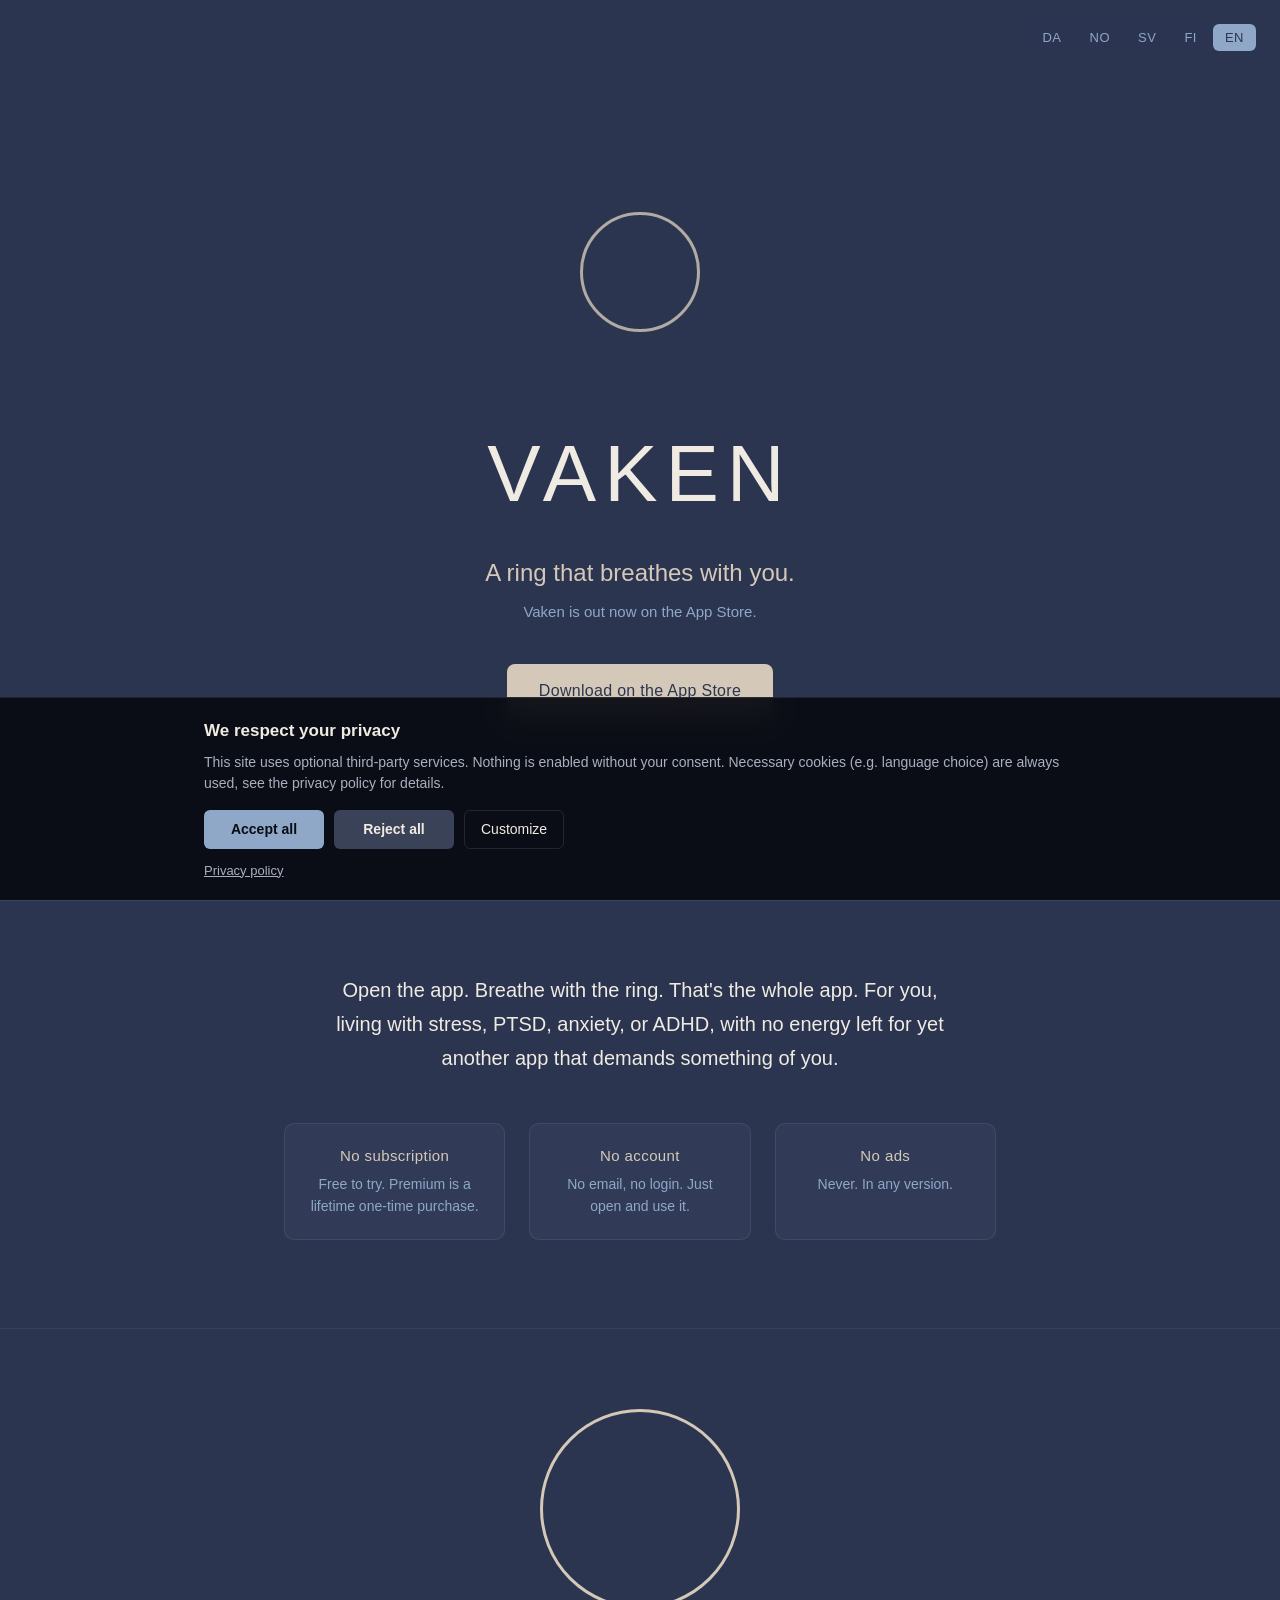
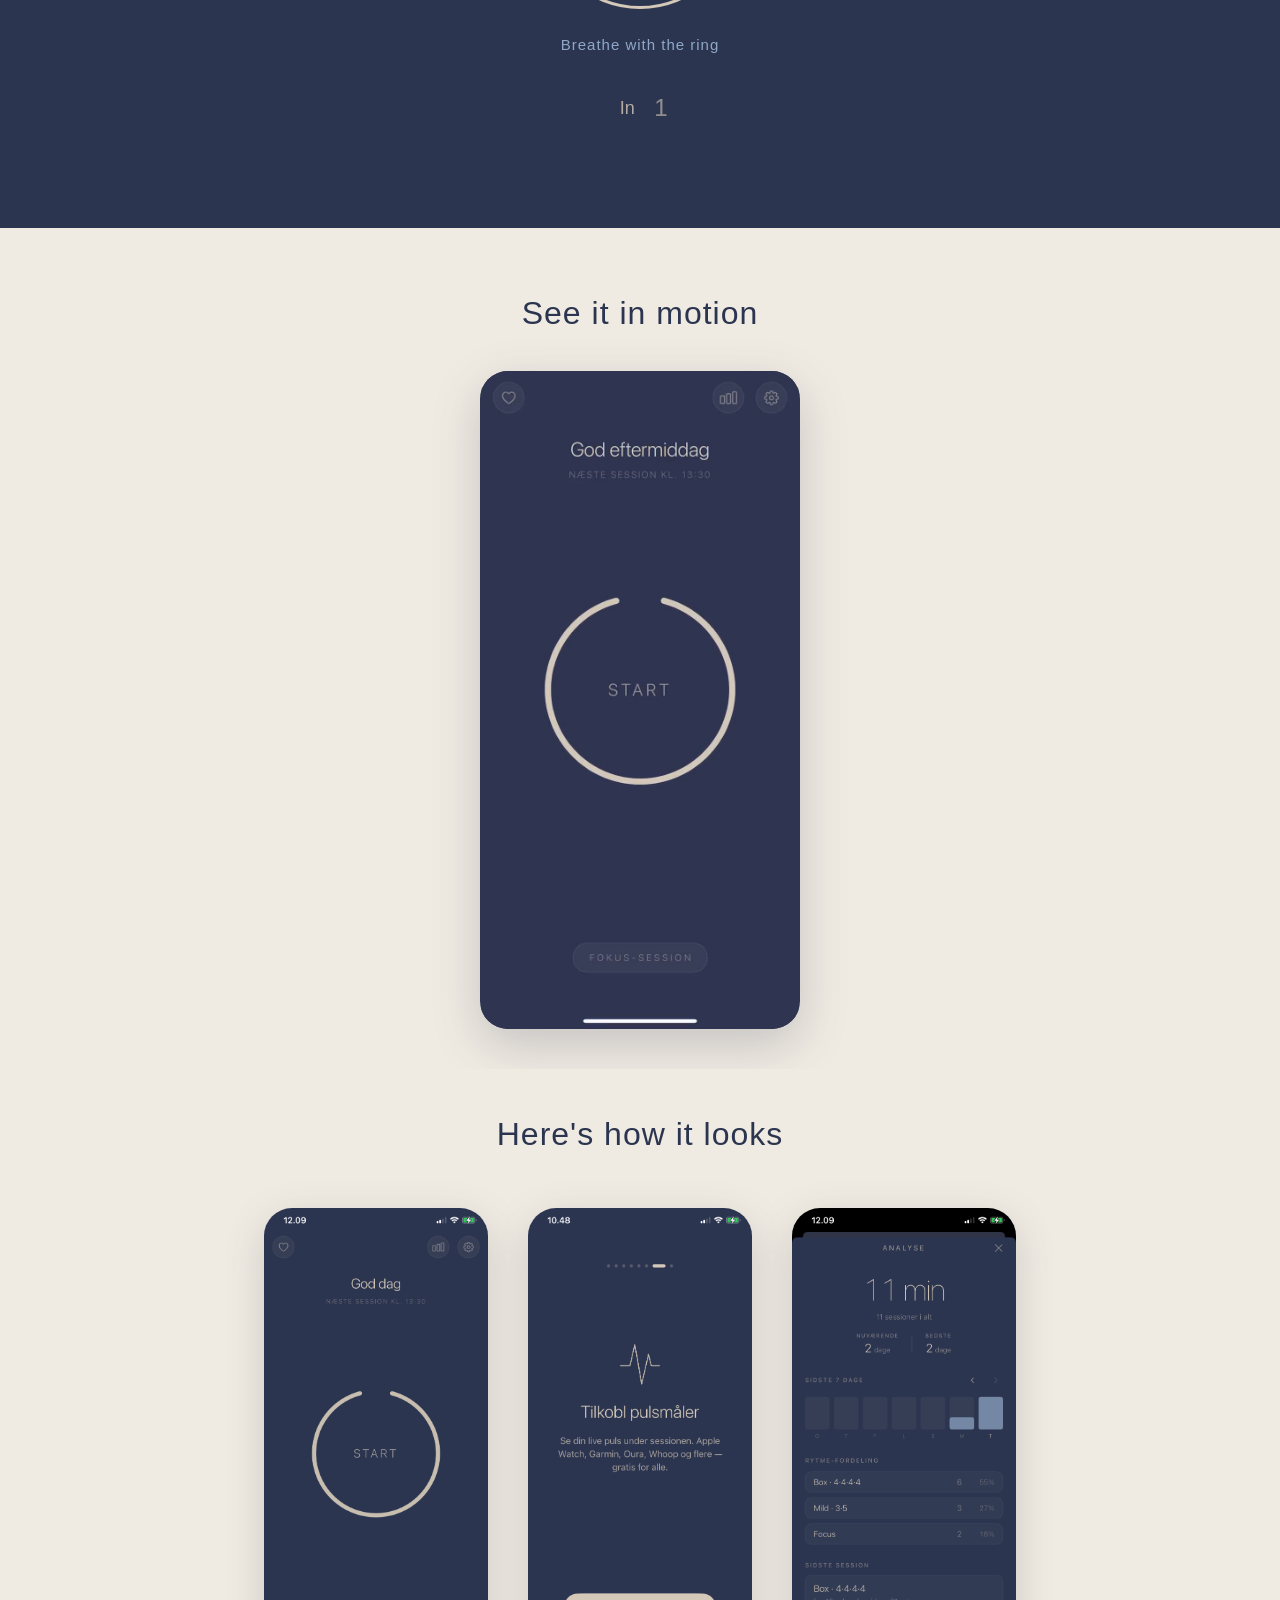
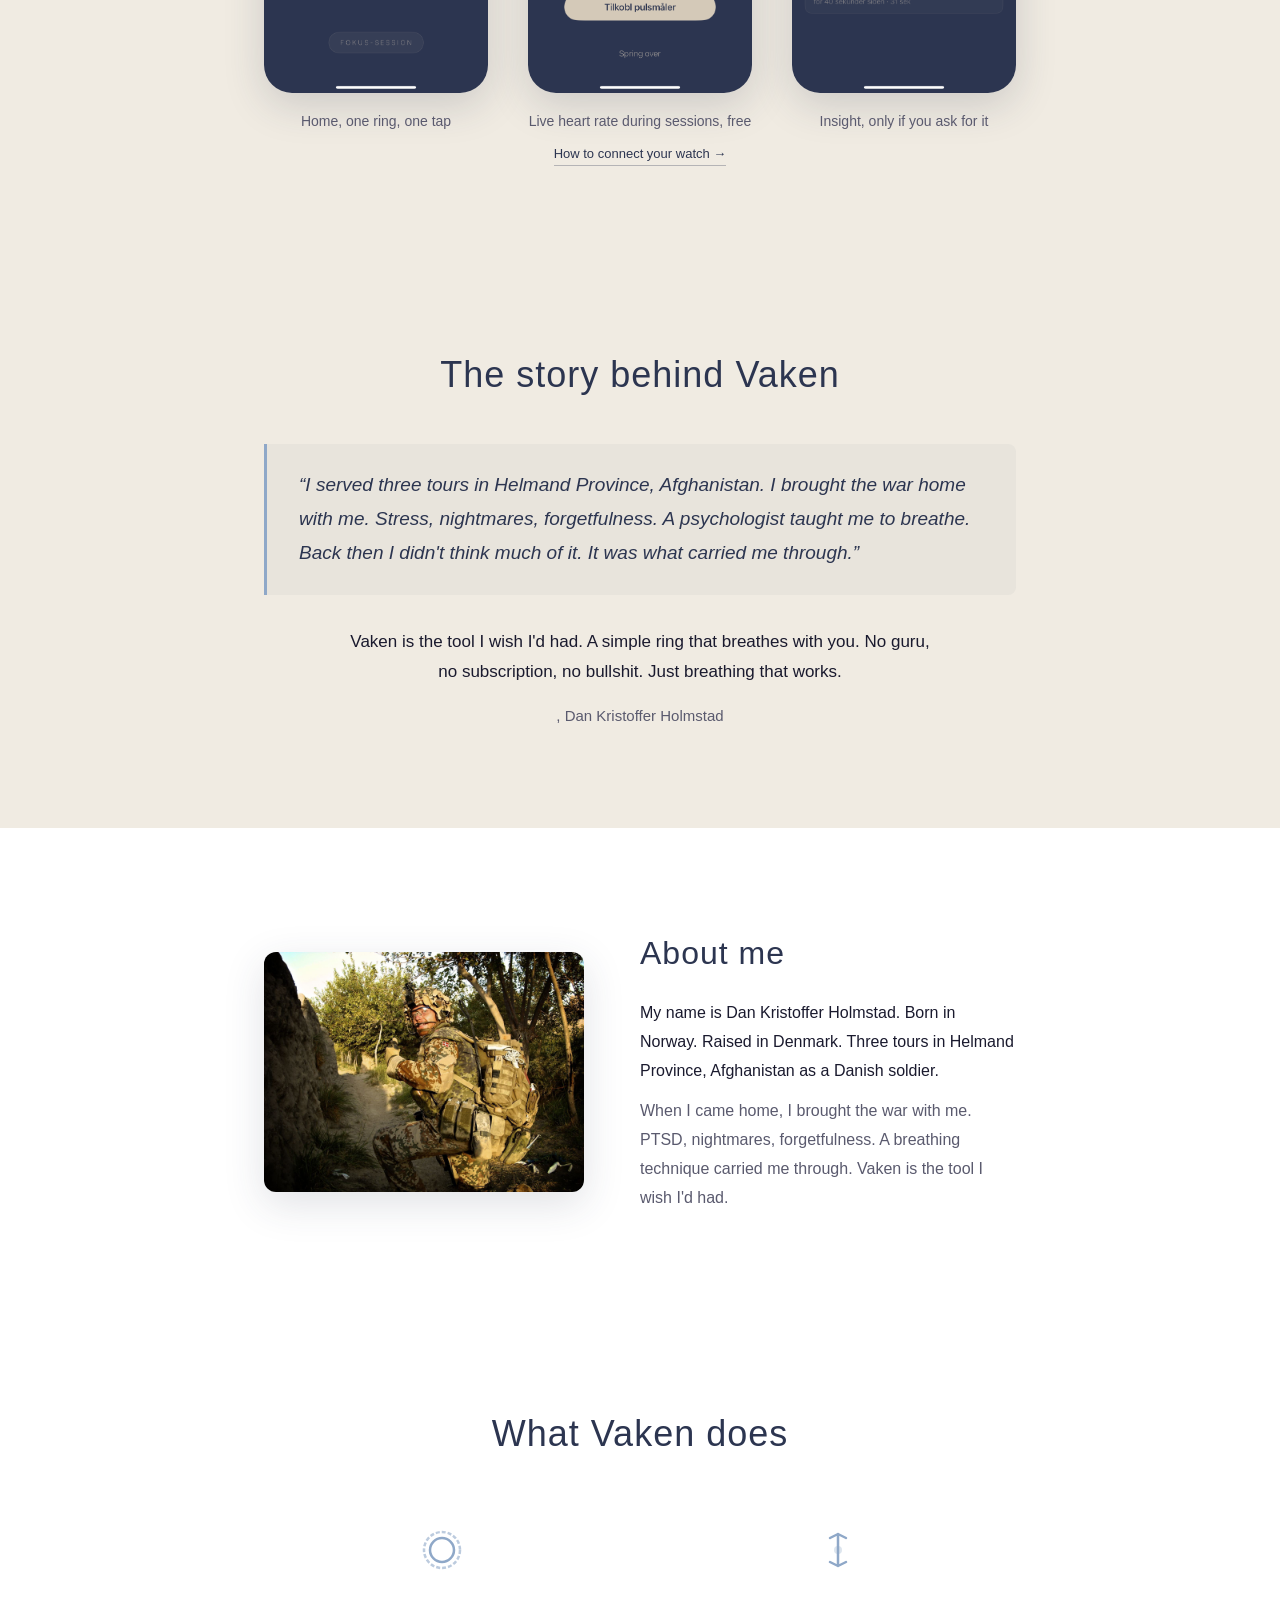
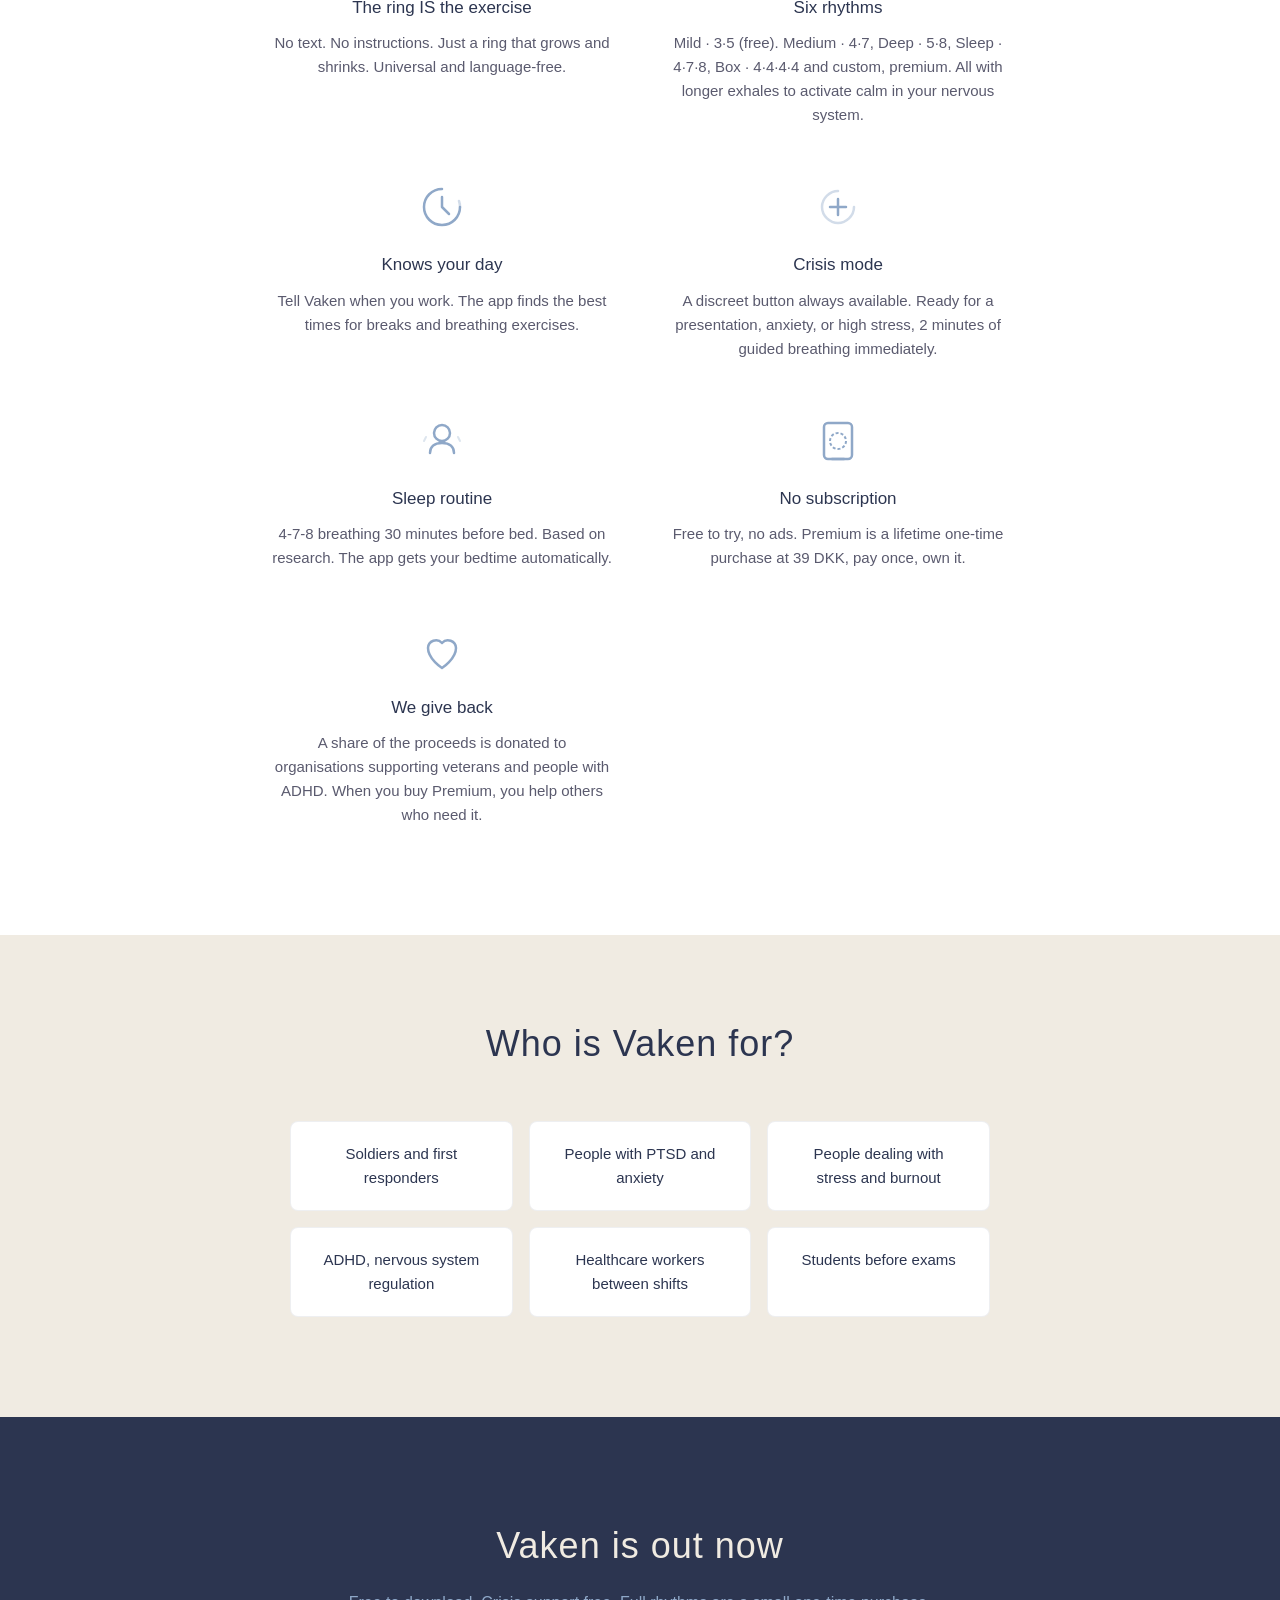
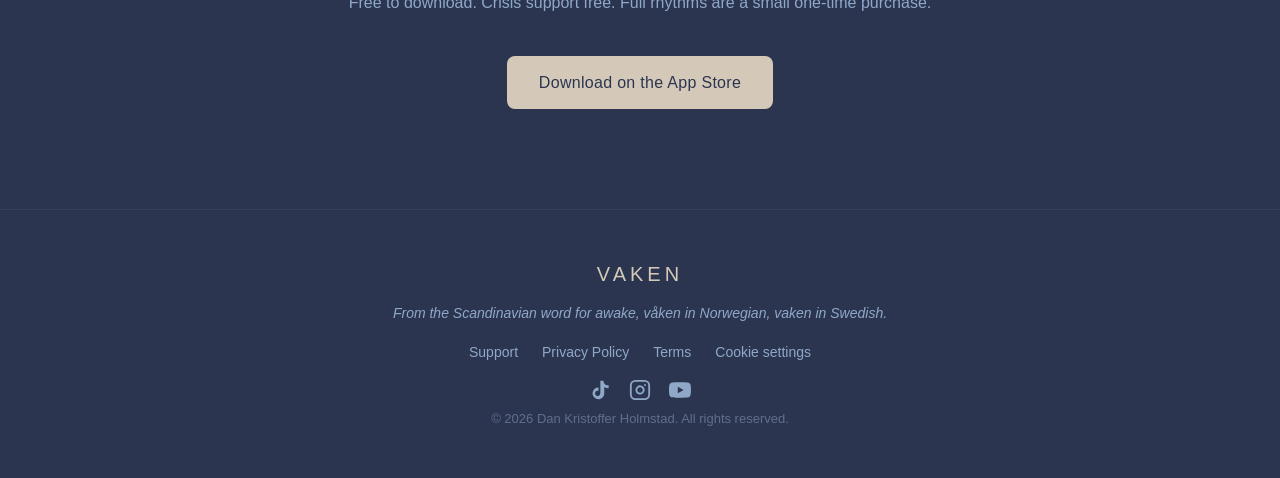
==== commit 8f38ea93: "Revert "Reading list section: cross-link til offoverdrive.com blog" This reverts commit e543c392d01c" ====
--- a/index.html
+++ b/index.html
@@ -439,61 +439,6 @@
         </div>
     </section>
 
-    <!-- Reading list — cross-link til offoverdrive.com blog -->
-    <section class="reading-list">
-        <div class="container">
-            <h2 data-da="Læs vores artikler"
-                data-no="Les våre artikler"
-                data-sv="Läs våra artiklar"
-                data-fi="Lue artikkelimme"
-                data-en="Read our articles">Læs vores artikler</h2>
-            <p class="reading-list-intro"
-               data-da="Dybdeartikler om vejrtrækning, nervesystem-regulering og hvordan du træner kroppen til at håndtere kriser gennem øvelse. Udgives på offoverdrive.com."
-               data-no="Dybdeartikler om pust, nervesystem-regulering og hvordan du trener kroppen til å håndtere kriser gjennom øvelse. Publiseres på offoverdrive.com."
-               data-sv="Djupgående artiklar om andning, nervsystemsreglering och hur du tränar kroppen att hantera kriser genom övning. Publiceras på offoverdrive.com."
-               data-fi="Syvälliset artikkelit hengityksestä, hermoston säätelystä ja siitä, miten harjoittelet kehoasi käsittelemään kriisejä. Julkaistaan offoverdrive.com:ssa."
-               data-en="Long-form articles on breathwork, nervous system regulation, and training your body to handle crisis through practice. Published at offoverdrive.com.">
-                Dybdeartikler om vejrtrækning, nervesystem-regulering og hvordan du træner kroppen til at håndtere kriser gennem øvelse. Udgives på offoverdrive.com.
-            </p>
-            <a href="https://offoverdrive.com/blog/breathing-as-muscle-memory" class="reading-card" target="_blank" rel="noopener">
-                <span class="reading-card-meta"
-                      data-da="17. maj 2026 · 8 min læsning"
-                      data-no="17. mai 2026 · 8 min lesning"
-                      data-sv="17 maj 2026 · 8 min läsning"
-                      data-fi="17. toukokuuta 2026 · 8 min lukuaika"
-                      data-en="17 May 2026 · 8 min read">17. maj 2026 · 8 min læsning</span>
-                <h3 data-da="Vejrtrækning som muskelhukommelse: hvorfor du skal øve det i fredstid"
-                    data-no="Pust som muskelminne: hvorfor du må øve det i fredstid"
-                    data-sv="Andning som muskelminne: varför du måste öva den i fredstid"
-                    data-fi="Hengitys lihasmuistina: miksi sinun täytyy harjoitella sitä rauhan aikana"
-                    data-en="Breathing as Muscle Memory: Why You Train in Peacetime">Vejrtrækning som muskelhukommelse: hvorfor du skal øve det i fredstid</h3>
-                <p data-da="Du lærer ikke at handle i krisen midt i krisen. Du træner det forinden."
-                   data-no="Du lærer ikke å handle i krisen midt i krisen. Du trener det på forhånd."
-                   data-sv="Du lär dig inte att agera i krisen mitt i krisen. Du tränar det innan."
-                   data-fi="Et opi toimimaan kriisissä keskellä kriisiä. Harjoittelet sen etukäteen."
-                   data-en="You don't learn to act in a crisis in the middle of the crisis. You train it before.">
-                    Du lærer ikke at handle i krisen midt i krisen. Du træner det forinden.
-                </p>
-                <span class="reading-card-cta"
-                      data-da="Læs artikel →"
-                      data-no="Les artikkelen →"
-                      data-sv="Läs artikeln →"
-                      data-fi="Lue artikkeli →"
-                      data-en="Read article →">Læs artikel →</span>
-            </a>
-            <p class="reading-list-footer">
-                <a href="https://offoverdrive.com/blog"
-                   target="_blank"
-                   rel="noopener"
-                   data-da="Se alle artikler →"
-                   data-no="Se alle artikler →"
-                   data-sv="Se alla artiklar →"
-                   data-fi="Katso kaikki artikkelit →"
-                   data-en="See all articles →">Se alle artikler →</a>
-            </p>
-        </div>
-    </section>
-
     <!-- Download -->
     <section class="signup" id="download">
         <div class="container">
--- a/style.css
+++ b/style.css
@@ -637,98 +637,6 @@
     box-shadow: 0 4px 16px rgba(44, 53, 80, 0.08);
 }
 
-/* Reading list (cross-link til offoverdrive.com blog) */
-.reading-list {
-    padding: 80px 24px 100px;
-    background: var(--white);
-}
-
-.reading-list h2 {
-    font-size: clamp(28px, 5vw, 36px);
-    font-weight: 300;
-    color: var(--fjord);
-    text-align: center;
-    margin-bottom: 16px;
-    letter-spacing: 1px;
-}
-
-.reading-list-intro {
-    text-align: center;
-    max-width: 600px;
-    margin: 0 auto 40px;
-    color: var(--fjord);
-    font-size: 16px;
-    line-height: 1.6;
-    opacity: 0.8;
-}
-
-.reading-card {
-    display: block;
-    max-width: 640px;
-    margin: 0 auto 24px;
-    background: var(--birch);
-    padding: 32px 36px;
-    border-radius: 12px;
-    text-decoration: none;
-    color: var(--fjord);
-    border: 1px solid rgba(44, 53, 80, 0.08);
-    transition: transform 0.2s, box-shadow 0.2s;
-}
-
-.reading-card:hover {
-    transform: translateY(-2px);
-    box-shadow: 0 4px 20px rgba(44, 53, 80, 0.1);
-}
-
-.reading-card-meta {
-    display: block;
-    font-size: 13px;
-    color: var(--fjord);
-    opacity: 0.6;
-    letter-spacing: 0.5px;
-    margin-bottom: 12px;
-}
-
-.reading-card h3 {
-    font-size: 22px;
-    font-weight: 400;
-    color: var(--fjord);
-    margin: 0 0 12px 0;
-    line-height: 1.3;
-}
-
-.reading-card p {
-    font-size: 15px;
-    color: var(--fjord);
-    opacity: 0.75;
-    line-height: 1.6;
-    margin: 0 0 16px 0;
-}
-
-.reading-card-cta {
-    display: inline-block;
-    font-size: 14px;
-    color: var(--fjord);
-    font-weight: 500;
-}
-
-.reading-list-footer {
-    text-align: center;
-    margin: 24px 0 0;
-}
-
-.reading-list-footer a {
-    color: var(--fjord);
-    font-size: 14px;
-    opacity: 0.7;
-    text-decoration: none;
-    transition: opacity 0.2s;
-}
-
-.reading-list-footer a:hover {
-    opacity: 1;
-}
-
 /* Signup */
 .signup {
     padding: 100px 24px;
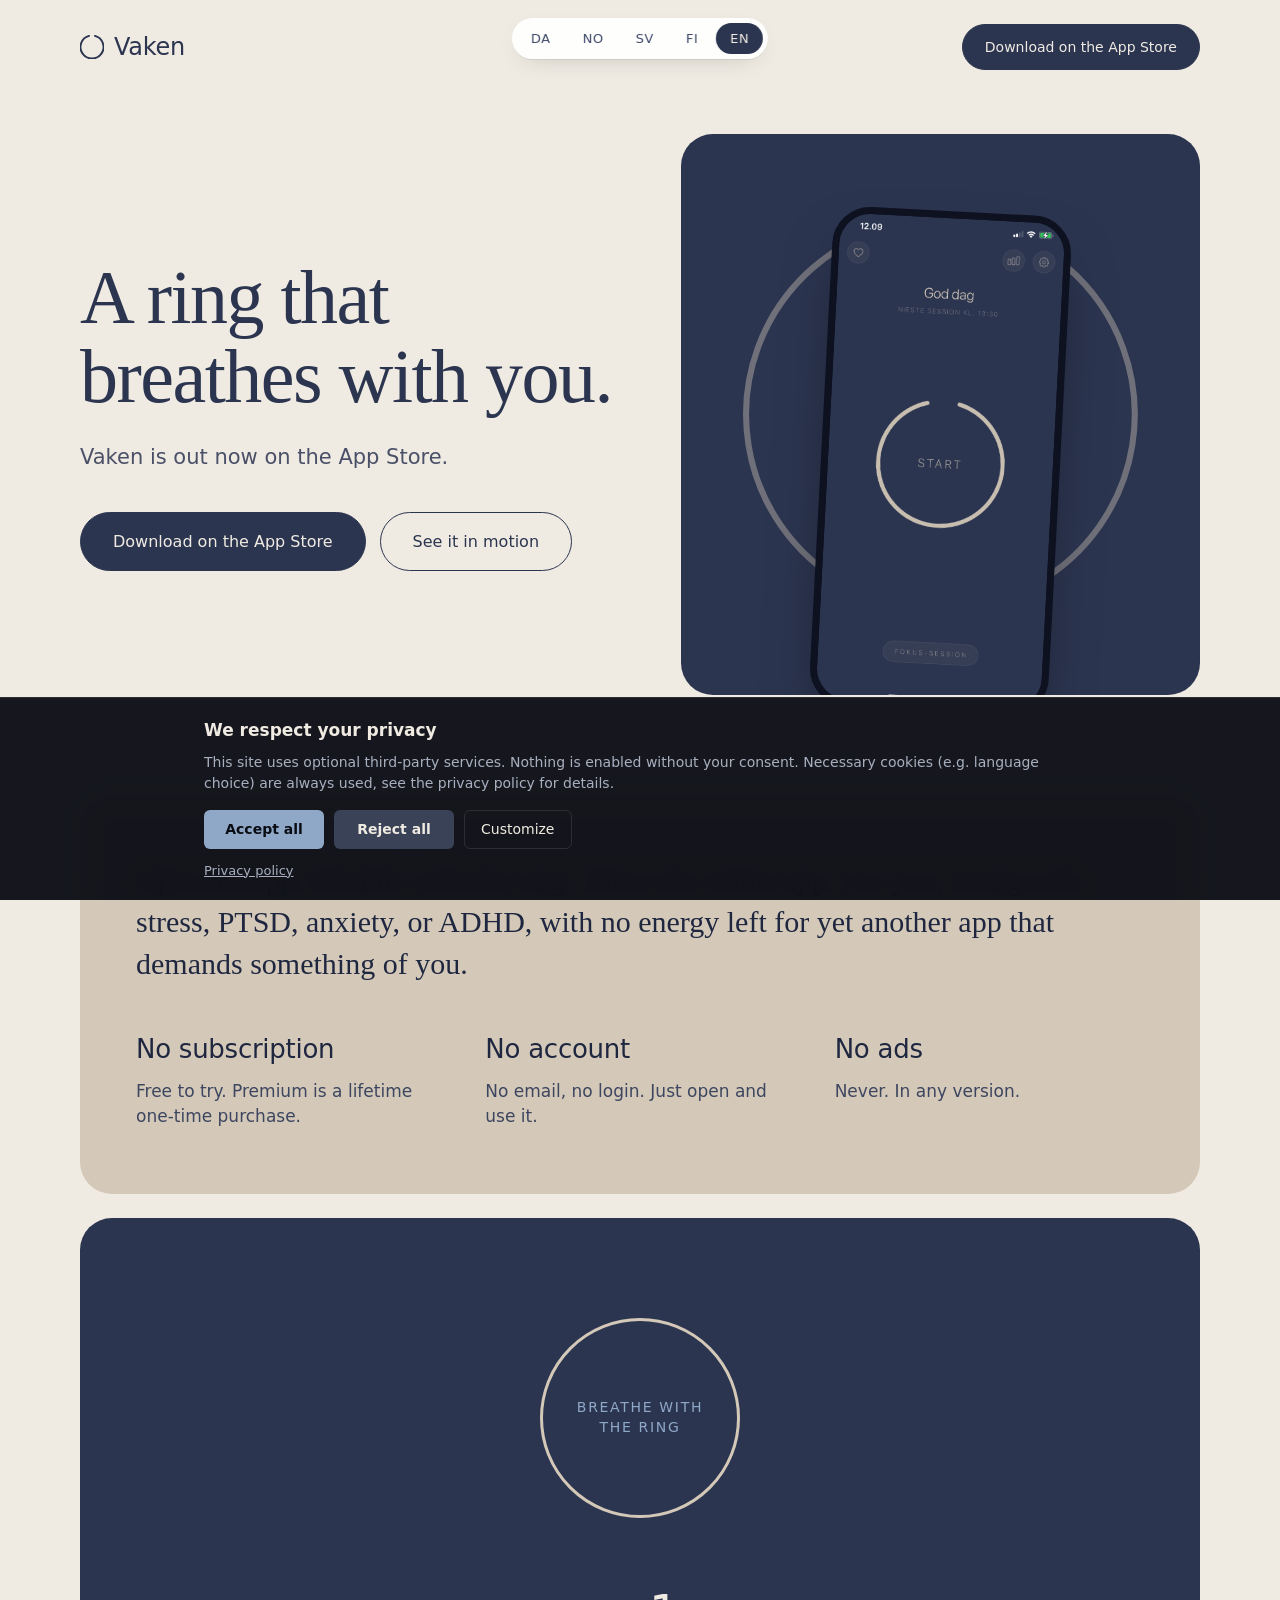
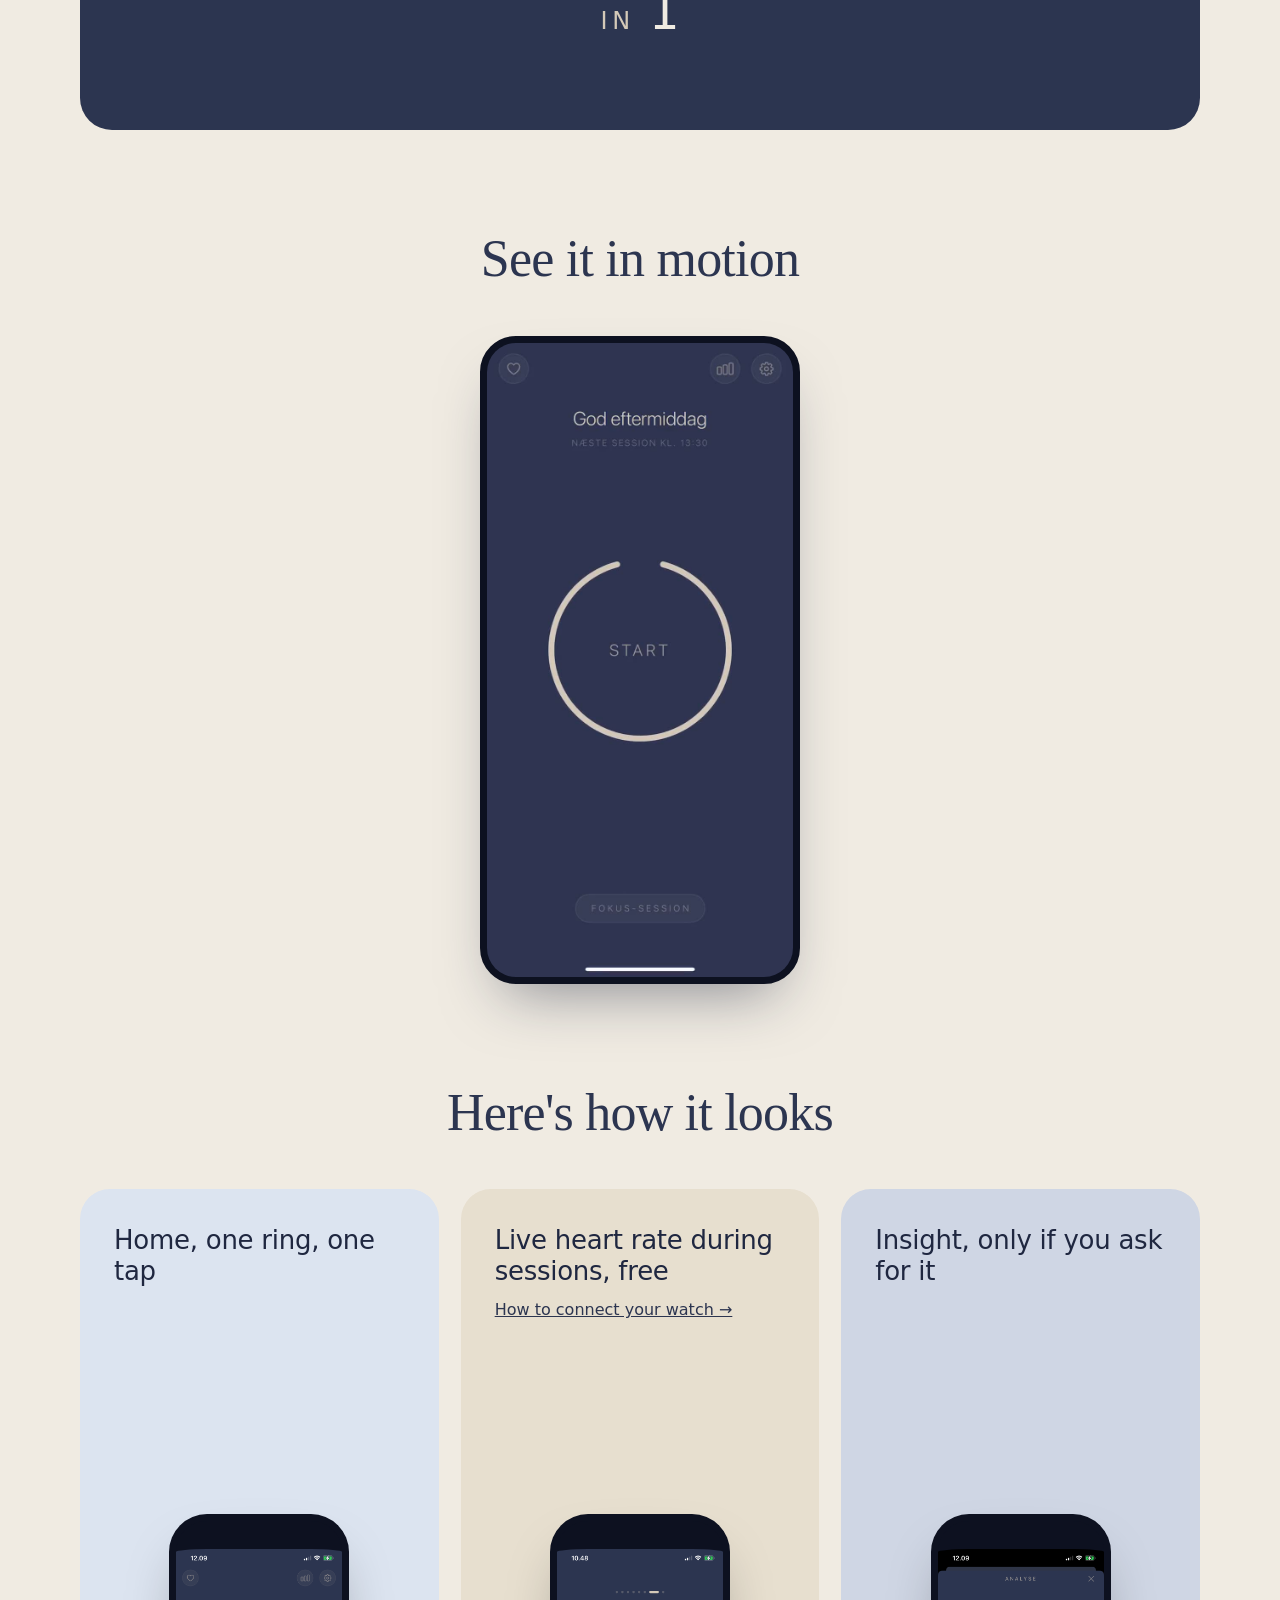
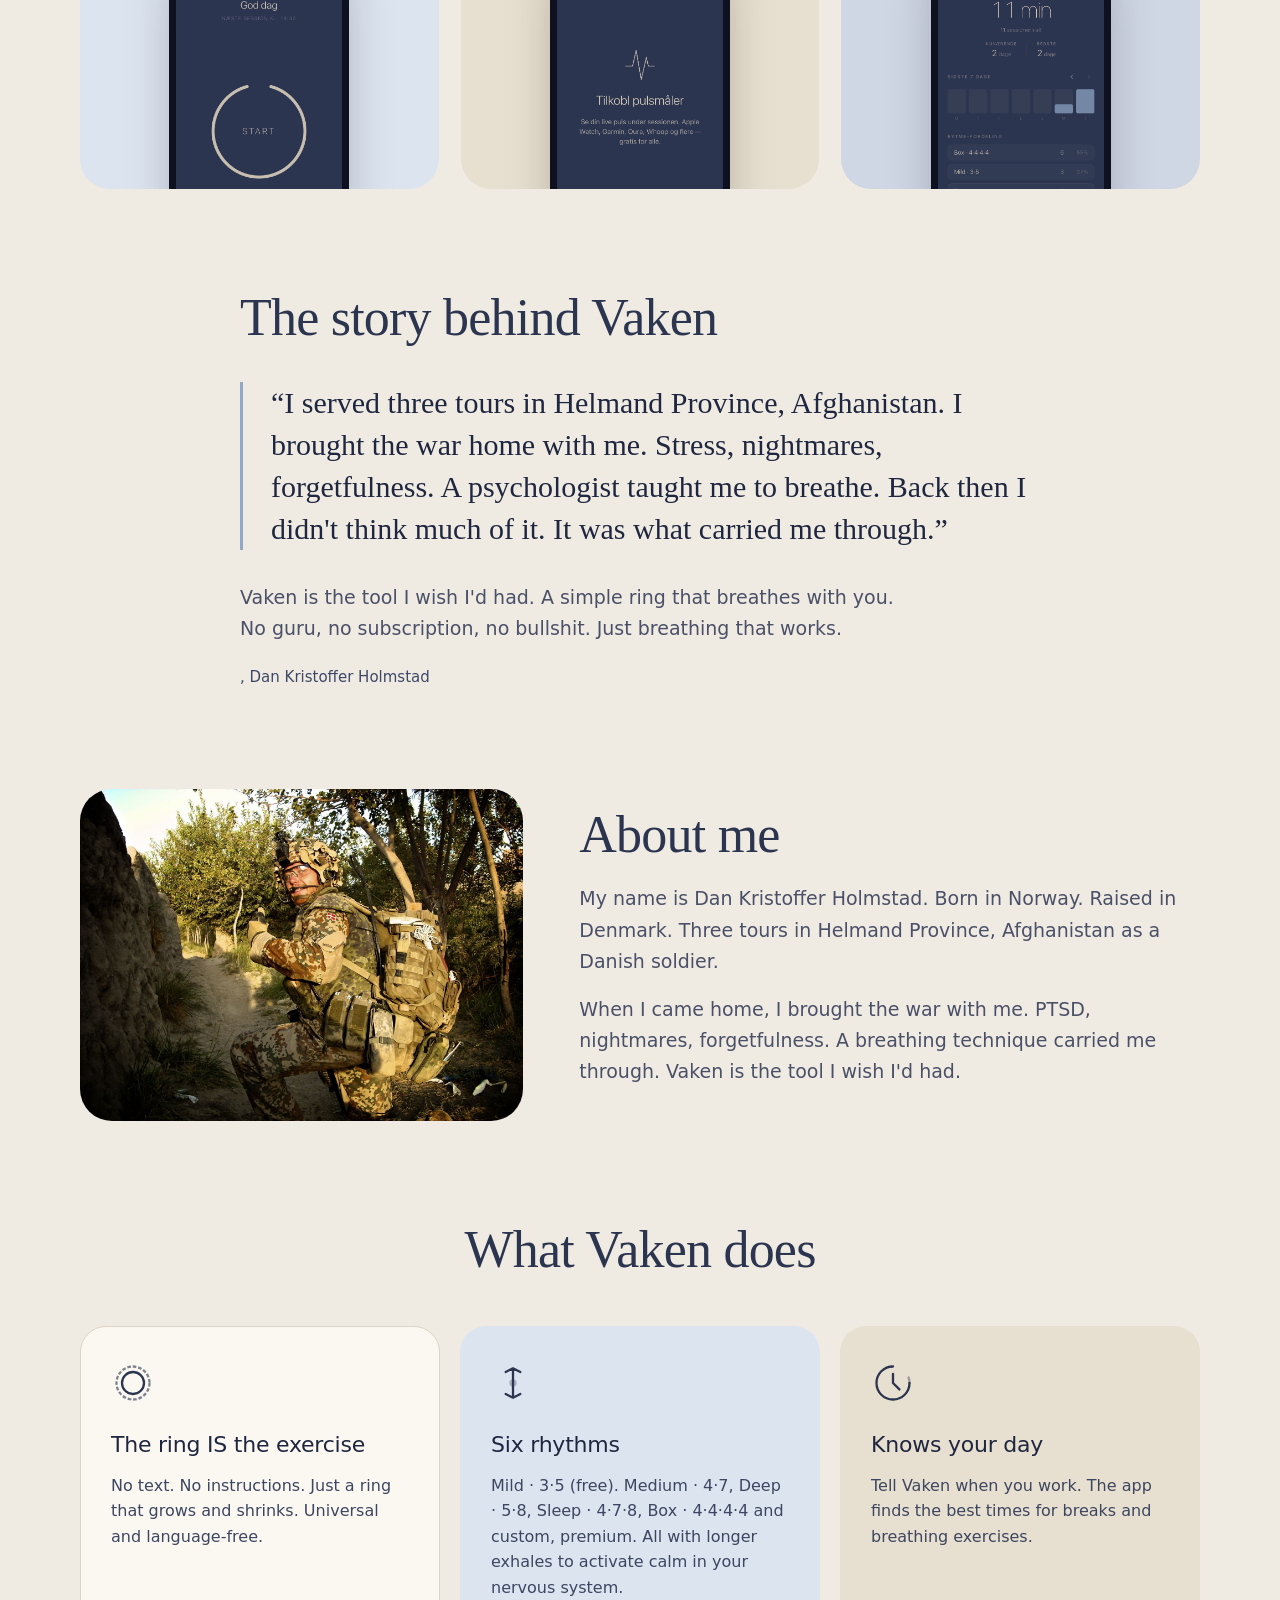
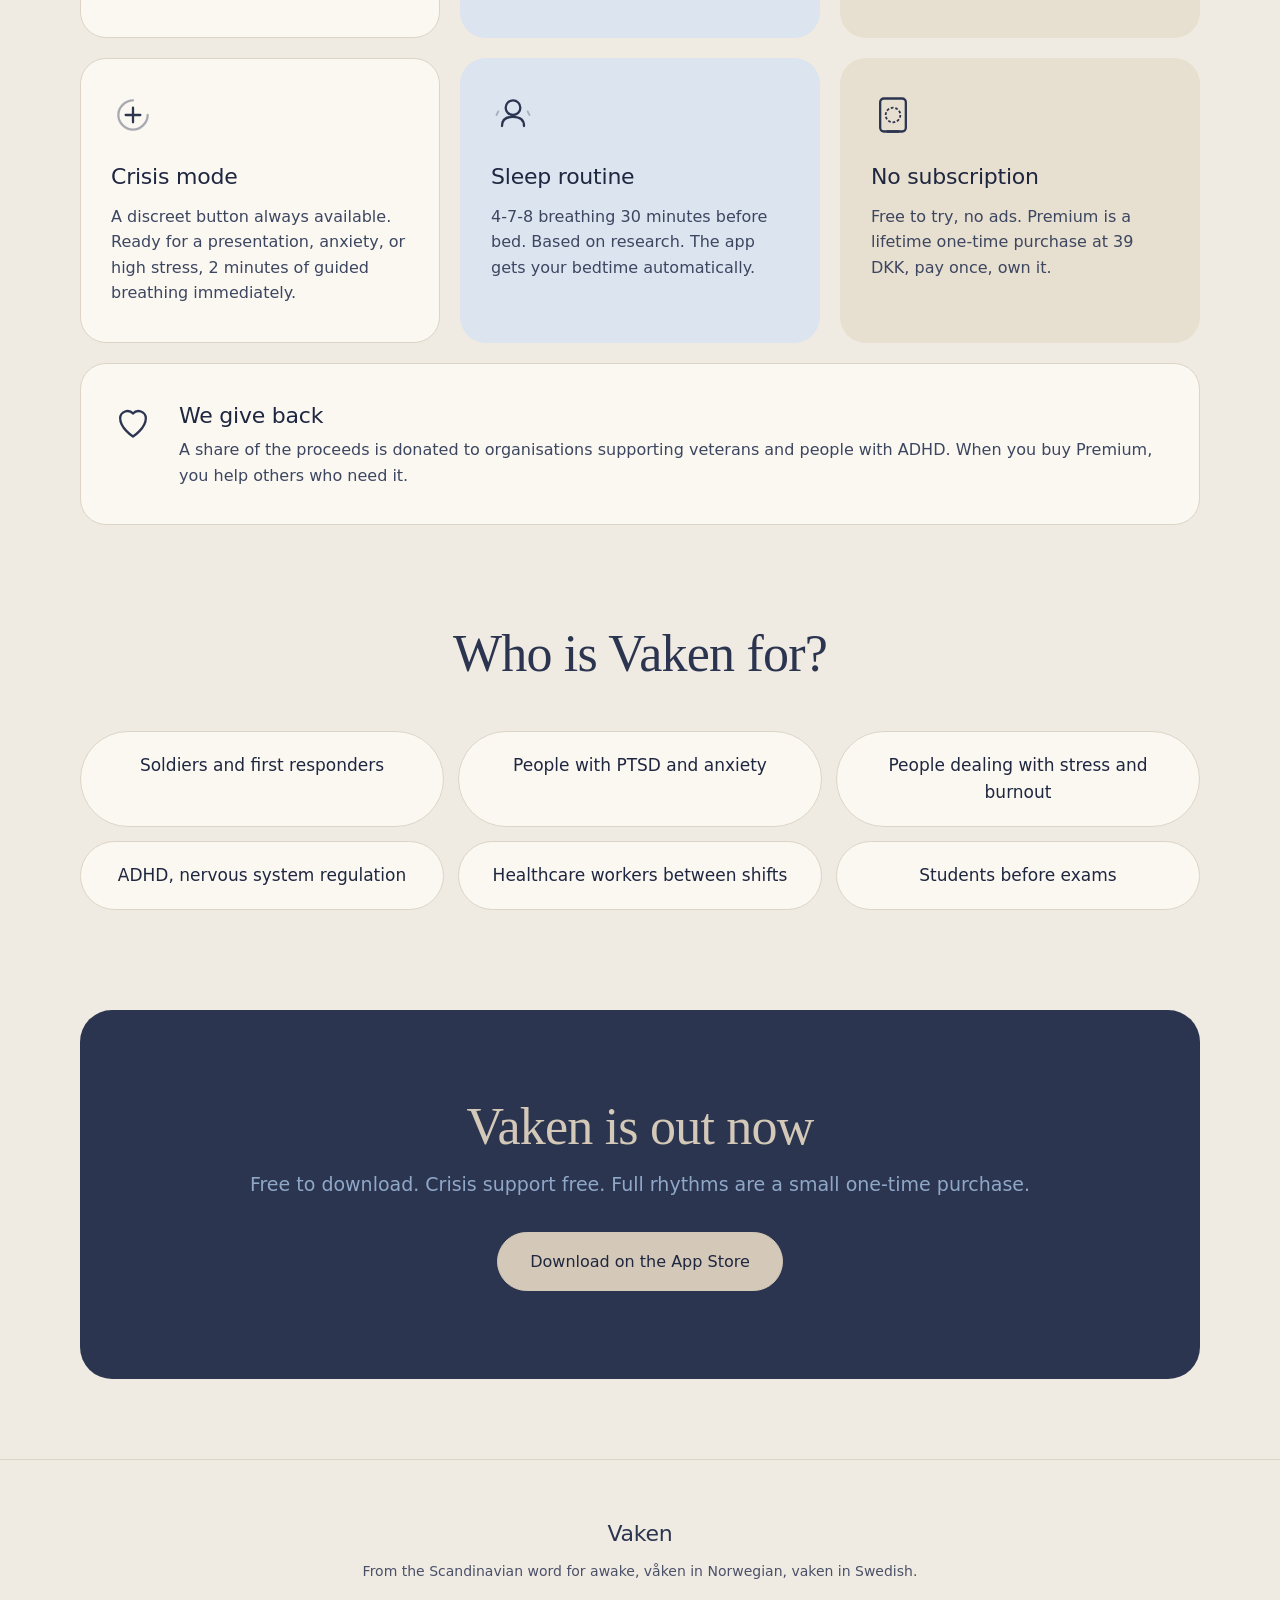
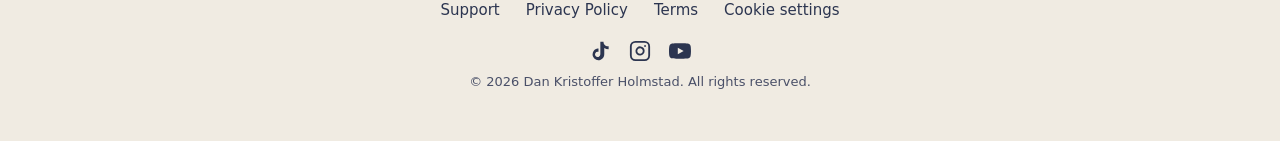
==== commit 607cea4b: "feat(design): new birch look for vaken.dk Restyle all pages with a warm birch, fjord blue and sand p" ====
--- a/index.html
+++ b/index.html
@@ -109,15 +109,26 @@
         <button class="lang-btn" data-lang="en" aria-label="English" lang="en">EN</button>
     </nav>
 
+    <!-- Topbar -->
+    <header class="site-header">
+        <a href="/" class="logo" aria-label="Vaken"><svg viewBox="0 0 200 200" aria-hidden="true"><path d="M 124.85 7.28 A 96 96 0 1 1 75.15 7.28" fill="none" stroke="currentColor" stroke-width="16" stroke-linecap="round"/></svg>Vaken</a>
+        <a href="https://apps.apple.com/app/id6762458404" class="cta-btn small" data-da="Hent på App Store" data-no="Last ned fra App Store" data-sv="Ladda ner från App Store" data-fi="Lataa App Storesta" data-en="Download on the App Store">Hent på App Store</a>
+    </header>
+
     <!-- Hero -->
     <section class="hero">
-        <div class="ring-container">
-            <div class="ring" aria-hidden="true"></div>
-        </div>
-        <h1>Vaken</h1>
-        <p class="tagline" data-da="En ring der trækker vejret med dig." data-no="En ring som puster med deg." data-sv="En ring som andas med dig." data-fi="Rengas, joka hengittää kanssasi." data-en="A ring that breathes with you.">En ring der trækker vejret med dig.</p>
-        <p class="subtitle" data-da="Vaken er ude nu på App Store." data-no="Vaken er ute nå på App Store." data-sv="Vaken är ute nu på App Store." data-fi="Vaken on nyt saatavilla App Storessa." data-en="Vaken is out now on the App Store.">Vaken er ude nu på App Store.</p>
-        <a href="https://apps.apple.com/app/id6762458404" class="cta-btn" data-da="Hent på App Store" data-no="Last ned fra App Store" data-sv="Ladda ner från App Store" data-fi="Lataa App Storesta" data-en="Download on the App Store">Hent på App Store</a>
+        <div>
+            <h1 data-da="En ring der trækker vejret med dig." data-no="En ring som puster med deg." data-sv="En ring som andas med dig." data-fi="Rengas, joka hengittää kanssasi." data-en="A ring that breathes with you.">En ring der trækker vejret med dig.</h1>
+            <p class="subtitle" data-da="Vaken er ude nu på App Store." data-no="Vaken er ute nå på App Store." data-sv="Vaken är ute nu på App Store." data-fi="Vaken on nyt saatavilla App Storessa." data-en="Vaken is out now on the App Store.">Vaken er ude nu på App Store.</p>
+            <div class="hero-actions">
+                <a href="https://apps.apple.com/app/id6762458404" class="cta-btn" data-da="Hent på App Store" data-no="Last ned fra App Store" data-sv="Ladda ner från App Store" data-fi="Lataa App Storesta" data-en="Download on the App Store">Hent på App Store</a>
+                <a href="#demo" class="cta-btn ghost" data-da="Se det i bevægelse" data-no="Se det i bevegelse" data-sv="Se det i rörelse" data-fi="Katso liikkeessä" data-en="See it in motion">Se det i bevægelse</a>
+            </div>
+        </div>
+        <div class="hero-panel" aria-hidden="true">
+            <div class="hero-ring"><svg viewBox="0 0 200 200" aria-hidden="true"><path d="M 124.85 7.28 A 96 96 0 1 1 75.15 7.28" fill="none" stroke="currentColor" stroke-width="3" stroke-linecap="round"/></svg></div>
+            <div class="hero-phone"><img src="images/IMG_0046.PNG" alt="" width="621" height="1344"></div>
+        </div>
     </section>
 
     <!-- Manifest: how simple + who it's for + principles -->
@@ -183,7 +194,7 @@
          pattern. Ingen controls, videoen er kort nok til at brugeren ikke
          behøver pause-knap. preload="metadata" sparer båndbredde indtil
          brugeren scroll'er ned til sektionen. -->
-    <section class="app-demo">
+    <section class="app-demo" id="demo">
         <div class="container">
             <h2 data-da="Se det i bevægelse" data-no="Se det i bevegelse" data-sv="Se det i rörelse" data-fi="Katso liikkeessä" data-en="See it in motion">Se det i bevægelse</h2>
             <video class="app-demo-video"
--- a/style.css
+++ b/style.css
@@ -1,256 +1,249 @@
-/* Vaken Landing Page, vaken.dk */
+/* Vaken, vaken.dk. Design "Birk": varm birkehvid, fjordblå, sand og stålblå. */
 
 :root {
     --fjord: #2C3550;
-    --fjord-light: #3a4668;
+    --fjord-dark: #1F2740;
+    --fjord-light: #3D4868;
     --sand: #D4C9B8;
     --steel: #8FA8C8;
     --birch: #F0EBE2;
-    --white: #ffffff;
-    --text: #1a1a2e;
-    --text-muted: #5a5a6e;
-}
-
-* {
-    margin: 0;
-    padding: 0;
-    box-sizing: border-box;
-}
-
-html {
-    scroll-behavior: smooth;
-}
+    --card: #FBF8F2;
+    --ink: #1A1F30;
+    --text-muted: #4a5068;
+    --line: #dcd4c6;
+    --tint-blue: #DCE4F0;
+    --tint-sand: #E7DFCF;
+    --tint-steel: #CFD6E4;
+    --serif: ui-serif, "New York", "Iowan Old Style", Georgia, serif;
+    --sans: 'Inter', -apple-system, BlinkMacSystemFont, "SF Pro Text", system-ui, sans-serif;
+    --radius: 32px;
+}
+
+* { margin: 0; padding: 0; box-sizing: border-box; }
+
+html { scroll-behavior: smooth; }
 
 body {
-    font-family: 'Inter', -apple-system, BlinkMacSystemFont, sans-serif;
-    color: var(--text);
+    font-family: var(--sans);
+    color: var(--ink);
     background: var(--birch);
     line-height: 1.6;
     overflow-x: hidden;
-}
+    -webkit-font-smoothing: antialiased;
+}
+
+img { max-width: 100%; display: block; }
+a { color: inherit; }
+:focus-visible { outline: 3px solid var(--steel); outline-offset: 3px; border-radius: 6px; }
 
 .container {
-    max-width: 800px;
+    max-width: 1200px;
     margin: 0 auto;
-    padding: 0 24px;
-}
-
-/* Language nav */
+    padding: 0 40px;
+}
+
+/* ---------- Sprogvalg (fast pille i toppen) ---------- */
 .lang-nav {
     position: fixed;
-    top: 20px;
-    right: 20px;
+    top: 18px;
+    left: 50%;
+    transform: translateX(-50%);
     z-index: 100;
     display: flex;
     gap: 4px;
-    background: rgba(44, 53, 80, 0.9);
+    background: rgba(255, 255, 255, 0.92);
     backdrop-filter: blur(10px);
-    border-radius: 8px;
-    padding: 4px;
+    -webkit-backdrop-filter: blur(10px);
+    border-radius: 99px;
+    padding: 5px;
+    box-shadow: 0 1px 0 rgba(26, 31, 48, 0.08), 0 8px 24px -12px rgba(26, 31, 48, 0.25);
 }
 
 .lang-btn {
     background: none;
     border: none;
-    color: var(--steel);
-    font-family: 'Inter', sans-serif;
+    color: var(--fjord-light);
+    font-family: var(--sans);
     font-size: 13px;
     font-weight: 500;
-    padding: 6px 12px;
-    border-radius: 6px;
+    padding: 8px 14px;
+    border-radius: 99px;
     cursor: pointer;
-    transition: all 0.2s;
-    letter-spacing: 0.5px;
-}
-
-.lang-btn:hover {
-    color: var(--white);
-}
-
-.lang-btn.active {
-    background: var(--steel);
+    transition: background 0.2s, color 0.2s;
+    letter-spacing: 0.04em;
+}
+
+.lang-btn:hover { color: var(--fjord-dark); background: rgba(44, 53, 80, 0.08); }
+.lang-btn.active { background: var(--fjord); color: var(--birch); }
+
+/* ---------- Topbar ---------- */
+.site-header {
+    max-width: 1200px;
+    margin: 0 auto;
+    padding: 24px 40px;
+    display: flex;
+    align-items: center;
+    justify-content: space-between;
+    min-height: 84px;
+}
+
+.logo {
+    display: inline-flex;
+    align-items: center;
+    gap: 10px;
+    font-size: 24px;
+    font-weight: 500;
+    letter-spacing: -0.01em;
     color: var(--fjord);
-}
-
-/* Hero */
+    text-decoration: none;
+}
+
+.logo svg { width: 24px; height: 24px; }
+
+/* ---------- Knapper ---------- */
+.cta-btn {
+    display: inline-block;
+    background: var(--fjord);
+    color: var(--birch);
+    padding: 16px 32px;
+    border-radius: 99px;
+    font-weight: 500;
+    font-size: 16px;
+    text-decoration: none;
+    border: 1.5px solid var(--fjord);
+    transition: transform 0.2s, background 0.2s, box-shadow 0.2s;
+}
+
+.cta-btn:hover {
+    background: var(--fjord-dark);
+    transform: translateY(-2px);
+    box-shadow: 0 10px 24px -10px rgba(31, 39, 64, 0.5);
+}
+
+.cta-btn.small { padding: 11px 22px; font-size: 14px; }
+.cta-btn.ghost { background: transparent; color: var(--fjord); }
+.cta-btn.ghost:hover { background: rgba(44, 53, 80, 0.07); box-shadow: none; }
+
+/* ---------- Hero ---------- */
 .hero {
-    min-height: 100vh;
+    max-width: 1200px;
+    margin: 0 auto;
+    padding: 40px 40px 100px;
+    display: grid;
+    grid-template-columns: 1.05fr 1fr;
+    gap: 56px;
+    align-items: center;
+}
+
+.hero h1 {
+    font-family: var(--serif);
+    font-weight: 400;
+    font-size: clamp(44px, 6vw, 76px);
+    line-height: 1.04;
+    letter-spacing: -0.02em;
+    color: var(--fjord);
+    text-wrap: balance;
+}
+
+.subtitle {
+    font-size: 21px;
+    line-height: 1.5;
+    color: var(--text-muted);
+    margin: 26px 0 38px;
+    max-width: 30em;
+}
+
+.hero-actions { display: flex; gap: 14px; flex-wrap: wrap; }
+
+.hero-panel {
+    background: var(--fjord);
+    border-radius: var(--radius);
+    aspect-ratio: 1 / 1.08;
+    position: relative;
+    overflow: hidden;
+    display: grid;
+    place-items: center;
+}
+
+.hero-ring {
+    position: absolute;
+    width: 78%;
+    color: var(--sand);
+    opacity: 0.4;
+    animation: breathe 8s ease-in-out infinite;
+}
+
+.hero-phone img { width: 100%; height: auto; }
+
+.hero-ring svg { width: 100%; height: auto; display: block; }
+
+.hero-phone {
+    position: relative;
+    width: 46%;
+    margin-top: 18%;
+    transform: rotate(3deg);
+    border-radius: 38px;
+    border: 7px solid #0d1120;
+    background: #0d1120;
+    overflow: hidden;
+    box-shadow: 0 30px 60px -20px rgba(0, 0, 0, 0.5);
+}
+
+@keyframes breathe {
+    0%, 100% { transform: scale(0.82); }
+    37.5% { transform: scale(1); }
+}
+
+/* ---------- Manifest og løfter ---------- */
+.manifest {
+    background: var(--sand);
+    border-radius: var(--radius);
+    margin: 0 auto;
+    max-width: 1120px;
+    padding: 64px 56px;
+}
+
+.manifest .container { max-width: none; padding: 0; }
+
+.manifest-lead {
+    font-family: var(--serif);
+    font-size: clamp(22px, 2.6vw, 30px);
+    line-height: 1.4;
+    color: var(--fjord-dark);
+    margin: 0 0 44px;
+    max-width: 34em;
+}
+
+.pledge {
+    list-style: none;
+    display: grid;
+    grid-template-columns: repeat(3, 1fr);
+    gap: 40px;
+}
+
+.pledge-title { display: block; font-size: 26px; font-weight: 500; color: var(--fjord-dark); margin-bottom: 8px; letter-spacing: -0.01em; }
+.pledge-body { display: block; font-size: 17px; line-height: 1.5; color: #3d4660; }
+
+/* ---------- Prøv ringen ---------- */
+.try-section {
+    background: var(--fjord);
+    color: var(--sand);
+    border-radius: var(--radius);
+    max-width: 1120px;
+    margin: 24px auto 0;
+    padding: 80px 24px;
     display: flex;
     flex-direction: column;
     align-items: center;
-    justify-content: center;
-    text-align: center;
-    background: var(--fjord);
-    color: var(--sand);
-    padding: 60px 24px;
+    gap: 36px;
+}
+
+.try-ring-container {
+    width: 240px;
+    height: 240px;
     position: relative;
-}
-
-.ring-container {
-    width: 180px;
-    height: 180px;
-    display: flex;
-    align-items: center;
-    justify-content: center;
-    margin-bottom: 48px;
-}
-
-.ring {
-    width: 120px;
-    height: 120px;
-    border: 3px solid var(--sand);
-    border-radius: 50%;
-    animation: breathe-hero 8s ease-in-out infinite;
-    opacity: 0.8;
-}
-
-@keyframes breathe-hero {
-    0% {
-        transform: scale(0.7);
-        opacity: 0.4;
-        border-width: 3px;
-    }
-    37.5% { /* Peak ved 3s, enkelt keyframe giver blød overgang til udånding */
-        transform: scale(1);
-        opacity: 0.9;
-        border-width: 3px;
-    }
-    100% {
-        transform: scale(0.7);
-        opacity: 0.4;
-    }
-}
-
-.hero h1 {
-    font-size: clamp(48px, 10vw, 80px);
-    font-weight: 300;
-    letter-spacing: 8px;
-    text-transform: uppercase;
-    margin-bottom: 16px;
-    color: var(--birch);
-}
-
-.tagline {
-    font-size: clamp(18px, 3vw, 24px);
-    font-weight: 300;
-    margin-bottom: 8px;
-    color: var(--sand);
-}
-
-.subtitle {
-    font-size: 15px;
-    font-weight: 400;
-    color: var(--steel);
-    margin-bottom: 40px;
-}
-
-.cta-btn {
-    display: inline-block;
-    background: var(--sand);
-    color: var(--fjord);
-    text-decoration: none;
-    font-family: 'Inter', sans-serif;
-    font-size: 16px;
-    font-weight: 500;
-    padding: 14px 32px;
-    border-radius: 8px;
-    transition: all 0.3s;
-    letter-spacing: 0.3px;
-}
-
-.cta-btn:hover {
-    background: var(--birch);
-    transform: translateY(-2px);
-    box-shadow: 0 8px 24px rgba(0, 0, 0, 0.2);
-}
-
-/* Manifest, at-a-glance who + how + principles, just under hero */
-.manifest {
-    background: var(--fjord);
-    color: var(--sand);
-    padding: 72px 24px 88px;
-    border-top: 1px solid rgba(143, 168, 200, 0.12);
-}
-
-.manifest .container {
-    max-width: 760px;
-}
-
-.manifest-lead {
-    font-size: clamp(17px, 2.4vw, 20px);
-    line-height: 1.7;
-    font-weight: 300;
-    color: var(--birch);
-    text-align: center;
-    margin: 0 auto 48px;
-    max-width: 640px;
-}
-
-.pledge {
-    list-style: none;
-    margin: 0;
-    padding: 0;
     display: grid;
-    grid-template-columns: repeat(3, 1fr);
-    gap: 24px;
-}
-
-.pledge-item {
-    display: flex;
-    flex-direction: column;
-    gap: 6px;
-    padding: 20px 20px 22px;
-    background: rgba(143, 168, 200, 0.06);
-    border: 1px solid rgba(143, 168, 200, 0.14);
-    border-radius: 10px;
-    text-align: center;
-}
-
-.pledge-title {
-    font-size: 15px;
-    font-weight: 500;
-    letter-spacing: 0.4px;
-    color: var(--sand);
-}
-
-.pledge-body {
-    font-size: 14px;
-    line-height: 1.55;
-    color: var(--steel);
-    font-weight: 300;
-}
-
-@media (max-width: 600px) {
-    .manifest {
-        padding: 56px 20px 64px;
-    }
-
-    .pledge {
-        grid-template-columns: 1fr;
-        gap: 14px;
-    }
-
-    .pledge-item {
-        padding: 16px 18px 18px;
-    }
-}
-
-/* Try section - interactive ring */
-.try-section {
-    background: var(--fjord);
-    padding: 80px 24px 100px;
-    display: flex;
-    flex-direction: column;
-    align-items: center;
-    gap: 32px;
-    border-top: 1px solid rgba(143, 168, 200, 0.1);
-}
-
-.try-ring-container {
-    display: flex;
-    flex-direction: column;
-    align-items: center;
-    gap: 24px;
+    place-items: center;
 }
 
 .try-ring {
@@ -258,684 +251,231 @@
     height: 200px;
     border: 3px solid var(--sand);
     border-radius: 50%;
-    animation: breathe-try 8s linear infinite;
-}
-
-/* Sinus-bølge sampled med mange keyframes → én kontinuerlig bevægelse.
-   Linear timing mellem samples → approksimerer rent sinus.
-   3s indånding (0% → 37.5%), 5s udånding (37.5% → 100%). */
-@keyframes breathe-try {
-    0%    { transform: scale(0.500); opacity: 0.30; border-color: var(--steel); }
-    4.7%  { transform: scale(0.519); opacity: 0.39; }
-    9.4%  { transform: scale(0.573); opacity: 0.48; }
-    14.1% { transform: scale(0.654); opacity: 0.57; }
-    18.8% { transform: scale(0.750); opacity: 0.65; }
-    23.4% { transform: scale(0.846); opacity: 0.74; }
-    28.1% { transform: scale(0.927); opacity: 0.83; }
-    32.8% { transform: scale(0.981); opacity: 0.92; }
-    37.5% { transform: scale(1.000); opacity: 1.00; border-color: var(--sand); }
-    45.3% { transform: scale(0.981); opacity: 0.92; }
-    53.1% { transform: scale(0.927); opacity: 0.83; }
-    60.9% { transform: scale(0.846); opacity: 0.74; }
-    68.8% { transform: scale(0.750); opacity: 0.65; }
-    76.6% { transform: scale(0.654); opacity: 0.57; }
-    84.4% { transform: scale(0.573); opacity: 0.48; }
-    92.2% { transform: scale(0.519); opacity: 0.39; }
-    100%  { transform: scale(0.500); opacity: 0.30; border-color: var(--steel); }
+    animation: breathe 8s ease-in-out infinite;
 }
 
 .breathe-text {
-    font-size: 15px;
+    position: absolute;
+    font-size: 14px;
+    letter-spacing: 0.12em;
+    text-transform: uppercase;
     color: var(--steel);
-    font-weight: 300;
-    letter-spacing: 1px;
-}
-
-.rhythm-info {
-    display: flex;
-    align-items: center;
-    gap: 12px;
-    color: var(--sand);
-    font-size: 18px;
-    font-weight: 300;
-}
-
-.phase-label {
-    min-width: 30px;
     text-align: center;
-    opacity: 0.8;
-}
-
-.timer {
-    font-size: 24px;
-    font-weight: 300;
-    opacity: 0.6;
-    font-variant-numeric: tabular-nums;
-}
-
-/* Story */
-.story {
-    padding: 100px 24px;
-    background: var(--birch);
-}
-
-.story h2 {
-    font-size: clamp(28px, 5vw, 36px);
-    font-weight: 300;
+    max-width: 130px;
+    line-height: 1.4;
+}
+
+.rhythm-info { display: flex; align-items: baseline; gap: 14px; }
+.phase-label { font-size: 24px; letter-spacing: 0.2em; text-transform: uppercase; color: var(--sand); font-weight: 300; }
+.timer { font-size: 48px; font-weight: 200; color: var(--birch); font-variant-numeric: tabular-nums; min-width: 1ch; }
+
+/* ---------- Sektioner (fælles) ---------- */
+.app-demo, .app-screenshots, .story, .about, .features, .audience, .signup { padding: 100px 0 0; }
+
+.app-demo h2, .app-screenshots h2, .story h2, .about-text h2, .features h2, .audience h2, .signup h2 {
+    font-family: var(--serif);
+    font-weight: 400;
+    font-size: clamp(34px, 4.4vw, 52px);
+    line-height: 1.1;
+    letter-spacing: -0.015em;
     color: var(--fjord);
-    margin-bottom: 40px;
-    text-align: center;
-    letter-spacing: 1px;
-}
-
-.story blockquote {
-    border-left: 3px solid var(--steel);
-    padding: 24px 32px;
-    margin: 0 0 32px 0;
-    background: rgba(44, 53, 80, 0.04);
-    border-radius: 0 8px 8px 0;
-}
-
-.story blockquote p {
-    font-size: clamp(16px, 2.5vw, 19px);
-    line-height: 1.8;
-    color: var(--fjord);
-    font-weight: 300;
-    font-style: italic;
-}
-
-.story-body {
-    font-size: 17px;
-    line-height: 1.8;
-    color: var(--text);
-    max-width: 600px;
-    margin: 0 auto 16px;
-    text-align: center;
-}
-
-.story-author {
-    text-align: center;
-    color: var(--text-muted);
-    font-size: 15px;
-    font-weight: 400;
-}
-
-/* About */
-.about {
-    padding: 100px 24px;
-    background: var(--white);
-}
-
-.about-layout {
-    display: flex;
-    align-items: center;
-    gap: 56px;
-    max-width: 900px;
-    margin: 0 auto;
-}
-
-.about-image {
-    flex: 0 0 320px;
-}
-
-.about-image img {
-    width: 100%;
-    border-radius: 12px;
-    box-shadow: 0 12px 40px rgba(44, 53, 80, 0.15);
-}
-
-.about-text h2 {
-    font-size: clamp(24px, 4vw, 32px);
-    font-weight: 300;
-    color: var(--fjord);
-    margin-bottom: 20px;
-    letter-spacing: 1px;
-}
-
-.about-text p {
-    font-size: 16px;
-    line-height: 1.8;
-    color: var(--text);
-    margin-bottom: 12px;
-}
-
-.about-text p:last-child {
-    color: var(--text-muted);
-}
-
-@media (max-width: 700px) {
-    .about-layout {
-        flex-direction: column;
-        gap: 32px;
-        text-align: center;
-    }
-
-    .about-image {
-        flex: none;
-        max-width: 280px;
-    }
-}
-
-/* Features */
-.features {
-    padding: 80px 24px 100px;
-    background: var(--white);
-}
-
-.features h2 {
-    font-size: clamp(28px, 5vw, 36px);
-    font-weight: 300;
-    color: var(--fjord);
-    text-align: center;
-    margin-bottom: 56px;
-    letter-spacing: 1px;
-}
-
-.feature-grid {
-    display: grid;
-    grid-template-columns: repeat(auto-fit, minmax(240px, 1fr));
-    gap: 40px;
-    max-width: 900px;
-    margin: 0 auto;
-}
-
-.feature-card {
-    text-align: center;
-    padding: 8px;
-}
-
-/* App demo video, kort skærmoptagelse af breathing-flowet i action.
-   Placeret før screenshots-sektionen så brugeren ser bevægelsen først,
-   så de tre stills som follow-up. Aspect-ratio reserverer plads inden
-   videoen er loaded så layout ikke hopper. */
-.app-demo {
-    padding: 60px 24px 40px;
-    background: var(--birch);
-}
-
-.app-demo h2 {
-    font-size: clamp(24px, 4.5vw, 32px);
-    font-weight: 300;
-    color: var(--fjord);
-    text-align: center;
-    margin-bottom: 32px;
-    letter-spacing: 1px;
-}
-
+    text-wrap: balance;
+}
+
+.app-demo h2, .app-screenshots h2, .features h2, .audience h2 { text-align: center; margin-bottom: 48px; }
+
+/* ---------- Demo-video ---------- */
 .app-demo-video {
     display: block;
-    width: 100%;
-    max-width: 320px;
+    margin: 0 auto;
+    width: 320px;
+    max-width: 100%;
     height: auto;
-    aspect-ratio: 720 / 1480;
-    margin: 0 auto;
-    border-radius: 28px;
-    box-shadow: 0 16px 48px rgba(44, 53, 80, 0.22);
-    background: var(--fjord);
-}
-
-/* App screenshots, viser hvordan appen ser ud i hånden, lige efter
-   try-section så brugeren har "trukket vejret med ringen" og nu ser
-   det live i appen. */
-.app-screenshots {
-    padding: 40px 24px 80px;
-    background: var(--birch);
-}
-
-.app-screenshots h2 {
-    font-size: clamp(24px, 4.5vw, 32px);
-    font-weight: 300;
-    color: var(--fjord);
-    text-align: center;
-    margin-bottom: 48px;
-    letter-spacing: 1px;
-}
-
-.screenshots-grid {
-    display: grid;
-    grid-template-columns: repeat(auto-fit, minmax(220px, 1fr));
-    gap: 40px;
-    max-width: 900px;
-    margin: 0 auto;
-    align-items: start;
-}
+    border-radius: 36px;
+    border: 7px solid #0d1120;
+    background: #0d1120;
+    box-shadow: 0 30px 60px -24px rgba(31, 39, 64, 0.5);
+}
+
+/* ---------- Skærmbilleder ---------- */
+.screenshots-grid { display: grid; grid-template-columns: repeat(3, 1fr); gap: 22px; }
 
 .screenshot-card {
-    text-align: center;
-}
-
-.screenshot-card img {
-    width: 100%;
-    max-width: 260px;
-    height: auto;
-    border-radius: 28px;
-    box-shadow: 0 12px 40px rgba(44, 53, 80, 0.18);
-    display: block;
-    margin: 0 auto;
-}
-
-.screenshot-caption {
-    margin-top: 18px;
-    font-size: 14px;
-    color: var(--text-muted);
-    line-height: 1.5;
-}
+    position: relative;
+    display: flex;
+    flex-direction: column;
+    height: 600px;
+    padding: 36px 34px 0;
+    border-radius: 30px;
+    overflow: hidden;
+    background: var(--tint-blue);
+}
+
+.screenshot-card:nth-child(2) { background: var(--tint-sand); }
+.screenshot-card:nth-child(3) { background: var(--tint-steel); }
+
+.screenshot-caption { order: 1; font-size: 26px; font-weight: 500; letter-spacing: -0.01em; line-height: 1.2; color: var(--fjord-dark); }
 
 .screenshot-link {
-    display: inline-block;
-    margin-top: 12px;
-    font-size: 13px;
-    color: var(--fjord);
-    text-decoration: none;
-    border-bottom: 1px solid rgba(44, 53, 80, 0.3);
-    padding-bottom: 1px;
-    transition: border-color 0.2s ease;
-}
-
-.screenshot-link:hover {
-    border-bottom-color: var(--fjord);
-}
-
-/* Connect-overview liste på /connect/index.html */
-.connect-list {
-    list-style: none;
-    margin: 24px 0 40px;
-    padding: 0;
-}
-
-.connect-list li {
-    margin: 0;
-    padding: 0;
-    border-bottom: 1px solid rgba(44, 53, 80, 0.08);
-}
-
-.connect-list li:last-child {
-    border-bottom: none;
-}
-
-.connect-list a {
-    display: block;
-    padding: 18px 4px;
-    color: var(--fjord);
-    text-decoration: none;
-    font-size: 17px;
-    transition: color 0.2s ease;
-}
-
-.connect-list a:hover {
-    color: var(--fjord-light);
-}
-
-.connect-hint {
-    color: var(--text-muted);
-    font-size: 14px;
-    font-weight: 300;
-}
-
-.feature-icon {
-    width: 48px;
-    height: 48px;
-    margin: 0 auto 20px;
-    color: var(--steel);
-}
-
-.feature-icon svg {
-    width: 100%;
-    height: 100%;
-}
-
-.feature-card h3 {
-    font-size: 17px;
+    order: 2;
+    margin-top: 10px;
+    font-size: 16px;
     font-weight: 500;
     color: var(--fjord);
-    margin-bottom: 10px;
-}
-
-.feature-card p {
-    font-size: 15px;
-    color: var(--text-muted);
-    line-height: 1.6;
-}
-
-/* Audience */
-.audience {
-    padding: 80px 24px 100px;
-    background: var(--birch);
-}
-
-.audience h2 {
-    font-size: clamp(28px, 5vw, 36px);
-    font-weight: 300;
-    color: var(--fjord);
+}
+
+.screenshot-link:hover { color: var(--fjord-light); }
+
+.screenshot-card img {
+    order: 3;
+    width: 62%;
+    height: auto;
+    margin: auto auto -120px;
+    padding-top: 28px;
+    border-radius: 38px 38px 0 0;
+    border: 7px solid #0d1120;
+    border-bottom: none;
+    background: #0d1120;
+    box-shadow: 0 30px 60px -20px rgba(0, 0, 0, 0.4);
+    position: relative;
+}
+
+/* Ulæst liste på /connect/ */
+.connect-list { list-style: none; margin: 24px 0 40px; padding: 0; }
+.connect-list li { margin: 0; padding: 0; border-bottom: 1px solid var(--line); }
+.connect-list li:last-child { border-bottom: none; }
+.connect-list a { display: block; padding: 18px 4px; color: var(--fjord); text-decoration: none; font-size: 17px; font-weight: 500; transition: color 0.2s ease, padding 0.2s ease; }
+.connect-list a:hover { color: var(--fjord-light); padding-left: 10px; }
+.connect-hint { color: var(--text-muted); font-size: 14px; font-weight: 400; }
+
+/* ---------- Historie ---------- */
+.story .container { max-width: 880px; }
+.story h2 { margin-bottom: 36px; text-align: left; }
+
+.story blockquote {
+    font-family: var(--serif);
+    font-size: clamp(22px, 2.8vw, 30px);
+    line-height: 1.4;
+    color: var(--fjord-dark);
+    padding-left: 28px;
+    border-left: 3px solid var(--steel);
+    margin-bottom: 32px;
+}
+
+.story-body { font-size: 19px; line-height: 1.65; color: var(--text-muted); max-width: 36em; }
+.story-author { margin-top: 20px; font-size: 15px; color: var(--fjord-light); }
+
+/* ---------- Om mig ---------- */
+.about-layout { display: grid; grid-template-columns: 5fr 7fr; gap: 56px; align-items: center; }
+.about-image img { width: 100%; height: auto; border-radius: var(--radius); }
+.about-text h2 { margin-bottom: 20px; }
+.about-text p { font-size: 19px; line-height: 1.65; color: var(--text-muted); margin-bottom: 16px; max-width: 34em; }
+
+/* ---------- Funktioner ---------- */
+.feature-grid { display: grid; grid-template-columns: repeat(3, 1fr); gap: 20px; }
+
+.feature-card { background: var(--card); border: 1px solid var(--line); border-radius: 26px; padding: 34px 30px 36px; }
+.feature-card:nth-child(3n+2) { background: var(--tint-blue); border-color: transparent; }
+.feature-card:nth-child(3n) { background: var(--tint-sand); border-color: transparent; }
+.feature-card:last-child { grid-column: 1 / -1; display: grid; grid-template-columns: 44px 1fr; column-gap: 24px; align-items: start; }
+.feature-card:last-child .feature-icon { grid-row: 1 / span 2; margin-bottom: 0; }
+.feature-card:last-child h3 { margin-bottom: 4px; }
+
+.feature-icon { width: 44px; height: 44px; color: var(--fjord); margin-bottom: 22px; }
+.feature-icon svg { width: 100%; height: 100%; }
+.feature-card h3 { font-size: 22px; font-weight: 500; letter-spacing: -0.01em; color: var(--fjord-dark); margin-bottom: 10px; }
+.feature-card p { font-size: 16px; line-height: 1.6; color: #3d4660; }
+
+/* ---------- Målgruppe ---------- */
+.audience-grid { display: grid; grid-template-columns: repeat(3, 1fr); gap: 14px; }
+.audience-item { background: var(--card); border: 1px solid var(--line); border-radius: 99px; padding: 20px 28px; font-size: 17px; font-weight: 500; color: var(--fjord-dark); text-align: center; }
+
+/* ---------- Download ---------- */
+.signup .container { padding: 0 40px; }
+
+.signup .container {
+    background: var(--fjord);
+    border-radius: var(--radius);
+    max-width: 1120px;
+    padding: 88px 40px;
     text-align: center;
-    margin-bottom: 48px;
-    letter-spacing: 1px;
-}
-
-.audience-grid {
-    display: grid;
-    grid-template-columns: repeat(auto-fit, minmax(200px, 1fr));
-    gap: 16px;
-    max-width: 700px;
-    margin: 0 auto;
-}
-
-.audience-item {
-    background: var(--white);
-    padding: 20px 24px;
-    border-radius: 8px;
-    text-align: center;
-    font-size: 15px;
-    font-weight: 400;
-    color: var(--fjord);
-    border: 1px solid rgba(44, 53, 80, 0.08);
-    transition: transform 0.2s;
-}
-
-.audience-item:hover {
-    transform: translateY(-2px);
-    box-shadow: 0 4px 16px rgba(44, 53, 80, 0.08);
-}
-
-/* Signup */
-.signup {
-    padding: 100px 24px;
-    background: var(--fjord);
-    text-align: center;
-}
-
-.signup h2 {
-    font-size: clamp(28px, 5vw, 36px);
-    font-weight: 300;
-    color: var(--birch);
-    margin-bottom: 16px;
-    letter-spacing: 1px;
-}
-
-.signup-text {
-    font-size: 16px;
-    color: var(--steel);
-    margin-bottom: 40px;
-    font-weight: 300;
-}
-
-.signup-form {
-    display: flex;
-    gap: 12px;
-    max-width: 480px;
-    margin: 0 auto;
-    justify-content: center;
-}
-
-.signup-form input {
-    flex: 1;
-    min-width: 0;
-    padding: 14px 20px;
-    font-family: 'Inter', sans-serif;
-    font-size: 16px;
-    border: 2px solid rgba(143, 168, 200, 0.3);
-    border-radius: 8px;
-    background: rgba(255, 255, 255, 0.06);
-    color: var(--birch);
-    outline: none;
-    transition: border-color 0.2s;
-}
-
-.signup-form input::placeholder {
-    color: var(--steel);
-    opacity: 0.6;
-}
-
-.signup-form input:focus {
-    border-color: var(--steel);
-}
-
-.submit-btn {
-    padding: 14px 28px;
-    font-family: 'Inter', sans-serif;
-    font-size: 16px;
-    font-weight: 500;
-    background: var(--sand);
-    color: var(--fjord);
-    border: none;
-    border-radius: 8px;
-    cursor: pointer;
-    transition: all 0.3s;
-    white-space: nowrap;
-}
-
-.submit-btn:hover {
-    background: var(--birch);
-    transform: translateY(-2px);
-}
-
-.signup-success {
-    display: none;
-    margin-top: 24px;
-    font-size: 16px;
-    color: var(--sand);
-    font-weight: 400;
-}
-
-.signup-success.visible {
-    display: block;
-    animation: fadeIn 0.5s ease;
-}
-
-@keyframes fadeIn {
-    from { opacity: 0; transform: translateY(8px); }
-    to { opacity: 1; transform: translateY(0); }
-}
-
-/* Footer */
-footer {
-    padding: 48px 24px;
-    background: var(--fjord);
-    border-top: 1px solid rgba(143, 168, 200, 0.1);
-    text-align: center;
-}
-
-.footer-name {
-    font-size: 20px;
-    font-weight: 300;
-    letter-spacing: 4px;
-    text-transform: uppercase;
-    color: var(--sand);
-    margin-bottom: 12px;
-}
-
-.footer-origin {
-    font-size: 14px;
-    color: var(--steel);
-    font-weight: 300;
-    margin-bottom: 8px;
-    font-style: italic;
-}
-
-.footer-links {
-    display: flex;
-    gap: 24px;
-    justify-content: center;
-    margin: 16px 0;
-}
-
-.footer-links a {
-    color: var(--steel);
-    text-decoration: none;
-    font-size: 14px;
-    font-weight: 300;
-    transition: color 0.2s;
-}
-
-.footer-links a:hover {
-    color: var(--sand);
-}
-
-.footer-social {
-    display: flex;
-    gap: 18px;
-    justify-content: center;
-    margin: 16px 0 8px;
-}
-
-.footer-social a {
-    color: var(--steel);
-    display: inline-flex;
-    transition: color 0.2s;
-}
-
-.footer-social a:hover {
-    color: var(--sand);
-}
-
-.footer-social svg {
-    width: 22px;
-    height: 22px;
-}
-
-.footer-copyright {
-    font-size: 13px;
-    color: var(--steel);
-    font-weight: 300;
-    opacity: 0.5;
-    margin-top: 8px;
-}
-
-/* Legal pages */
-.legal-page {
-    padding: 80px 24px 60px;
-    background: var(--birch);
-    min-height: 80vh;
-}
-
-.legal-page .container {
-    max-width: 700px;
-}
-
-.back-link {
-    display: inline-block;
-    color: var(--steel);
-    text-decoration: none;
-    font-size: 15px;
-    margin-bottom: 32px;
-    transition: color 0.2s;
-}
-
-.back-link:hover {
-    color: var(--fjord);
-}
-
-.legal-page h1 {
-    font-size: clamp(28px, 5vw, 36px);
-    font-weight: 300;
-    color: var(--fjord);
-    margin-bottom: 8px;
-    letter-spacing: 1px;
-}
-
-.legal-date {
-    font-size: 14px;
-    color: var(--text-muted);
-    margin-bottom: 40px;
-}
-
-.legal-page h2 {
-    font-size: 20px;
-    font-weight: 500;
-    color: var(--fjord);
-    margin: 32px 0 12px;
-}
-
-.legal-page h3 {
-    font-size: 17px;
-    font-weight: 500;
-    color: var(--fjord-light);
-    margin: 20px 0 8px;
-}
-
-.legal-page p {
-    font-size: 15px;
-    line-height: 1.8;
-    color: var(--text);
-    margin-bottom: 12px;
-}
-
-.legal-page ul {
-    margin: 8px 0 16px 24px;
-}
-
-.legal-page li {
-    font-size: 15px;
-    line-height: 1.8;
-    color: var(--text);
-    margin-bottom: 4px;
-}
-
-/* Mobile */
+}
+
+.signup h2 { color: var(--sand); margin-bottom: 14px; }
+.signup-text { color: var(--steel); font-size: 19px; margin-bottom: 32px; }
+.signup .cta-btn { background: var(--sand); color: var(--fjord-dark); border-color: var(--sand); }
+.signup .cta-btn:hover { background: var(--birch); }
+
+/* ---------- Footer ---------- */
+footer { margin-top: 80px; padding: 56px 24px 48px; text-align: center; border-top: 1px solid var(--line); }
+.footer-name { font-size: 22px; font-weight: 500; color: var(--fjord); margin-bottom: 8px; letter-spacing: -0.01em; }
+.footer-origin { font-size: 14px; color: var(--text-muted); max-width: 40em; margin: 0 auto 12px; }
+.footer-links { display: flex; gap: 8px 26px; justify-content: center; flex-wrap: wrap; margin: 16px 0; }
+.footer-links a { color: var(--fjord); text-decoration: none; font-size: 15px; font-weight: 500; }
+.footer-links a:hover { text-decoration: underline; text-underline-offset: 4px; }
+.footer-social { display: flex; gap: 18px; justify-content: center; margin: 18px 0 10px; }
+.footer-social a { color: var(--fjord); display: inline-flex; transition: color 0.2s; }
+.footer-social a:hover { color: var(--fjord-light); }
+.footer-social svg { width: 22px; height: 22px; }
+.footer-copyright { font-size: 13px; color: var(--text-muted); margin-top: 8px; }
+
+/* ---------- Juridiske sider, support og connect ---------- */
+.legal-page { padding: 100px 24px 40px; min-height: 80vh; }
+.legal-page .container { max-width: 760px; padding: 0; }
+
+.back-link { display: inline-block; color: var(--fjord); text-decoration: none; font-size: 15px; font-weight: 500; margin-bottom: 32px; }
+.back-link:hover { text-decoration: underline; text-underline-offset: 4px; }
+
+.legal-page h1 { font-family: var(--serif); font-weight: 400; font-size: clamp(34px, 5vw, 52px); line-height: 1.08; letter-spacing: -0.02em; color: var(--fjord); margin-bottom: 10px; text-wrap: balance; }
+.legal-date { font-size: 15px; color: var(--text-muted); margin-bottom: 40px; }
+.legal-page h2 { font-size: 24px; font-weight: 500; letter-spacing: -0.01em; color: var(--fjord-dark); margin: 44px 0 12px; }
+.legal-page h3 { font-size: 18px; font-weight: 500; color: var(--fjord-light); margin: 24px 0 8px; }
+.legal-page p { font-size: 17px; line-height: 1.75; color: #2b3144; margin-bottom: 14px; }
+.legal-page ul, .legal-page ol { margin: 8px 0 18px 24px; }
+.legal-page li { font-size: 17px; line-height: 1.75; color: #2b3144; margin-bottom: 6px; }
+.legal-page a { color: var(--fjord); text-underline-offset: 3px; }
+.legal-page code { background: var(--tint-sand); padding: 2px 6px; border-radius: 6px; font-size: 0.9em; }
+
+.crisis-list { background: var(--tint-sand); border-radius: 20px; padding: 22px 28px 22px 44px; margin: 14px 0 22px; }
+
+.legal-table-wrap { overflow-x: auto; }
+.legal-table { width: 100%; border-collapse: collapse; margin: 16px 0; font-size: 0.9em; }
+.legal-table th { text-align: left; padding: 10px 8px; border-bottom: 2px solid var(--line); color: var(--fjord-dark); font-weight: 500; }
+.legal-table td { padding: 10px 8px; border-bottom: 1px solid var(--line); vertical-align: top; }
+
+/* ---------- Mobil ---------- */
+@media (max-width: 900px) {
+    .hero { grid-template-columns: 1fr; gap: 40px; padding: 24px 24px 64px; }
+    .hero-panel { border-radius: 28px; }
+    .container, .site-header { padding-left: 24px; padding-right: 24px; }
+    .manifest { margin: 0 16px; padding: 44px 28px; border-radius: 28px; }
+    .pledge { grid-template-columns: 1fr; gap: 26px; }
+    .try-section { margin: 16px 16px 0; border-radius: 28px; padding: 56px 24px; }
+    .app-demo, .app-screenshots, .story, .about, .features, .audience, .signup { padding-top: 72px; }
+    .screenshots-grid { grid-template-columns: 1fr; }
+    .screenshot-card { height: 560px; }
+    .about-layout { grid-template-columns: 1fr; gap: 28px; }
+    .feature-grid { grid-template-columns: 1fr 1fr; }
+    .audience-grid { grid-template-columns: 1fr 1fr; }
+    .signup .container { margin: 0 16px; padding: 56px 24px; border-radius: 28px; }
+}
+
 @media (max-width: 600px) {
-    .lang-nav {
-        top: 12px;
-        right: 12px;
-    }
-
-    .lang-btn {
-        padding: 5px 10px;
-        font-size: 12px;
-    }
-
-    .hero {
-        padding: 80px 20px 60px;
-    }
-
-    .ring-container {
-        width: 140px;
-        height: 140px;
-        margin-bottom: 36px;
-    }
-
-    .ring {
-        width: 90px;
-        height: 90px;
-    }
-
-    .try-ring {
-        width: 160px;
-        height: 160px;
-    }
-
-    .signup-form {
-        flex-direction: column;
-    }
-
-    .signup-form input,
-    .submit-btn {
-        width: 100%;
-    }
-
-    .feature-grid {
-        grid-template-columns: 1fr;
-        gap: 32px;
-    }
-
-    .audience-grid {
-        grid-template-columns: 1fr;
-    }
-
-    .story blockquote {
-        padding: 16px 20px;
-    }
-}
-
-/* Reduced motion */
+    .lang-nav { top: 12px; left: auto; right: 12px; transform: none; }
+    .lang-btn { padding: 7px 10px; font-size: 12px; }
+    .site-header { padding-top: 20px; padding-bottom: 8px; }
+    .site-header .cta-btn { display: none; }
+    .subtitle { font-size: 18px; }
+    .feature-grid, .audience-grid { grid-template-columns: 1fr; }
+    .feature-card:last-child { display: block; }
+    .feature-card:last-child .feature-icon { margin-bottom: 22px; }
+    .audience-item { border-radius: 26px; }
+    .legal-page { padding-top: 84px; }
+    .footer-links { gap: 8px 18px; }
+}
+
 @media (prefers-reduced-motion: reduce) {
-    .ring,
-    .try-ring {
-        animation: none;
-        opacity: 0.8;
-        transform: scale(0.85);
-    }
-
-    html {
-        scroll-behavior: auto;
-    }
-}
+    .hero-ring, .try-ring { animation: none; opacity: 0.8; transform: scale(0.9); }
+    html { scroll-behavior: auto; }
+    .cta-btn, .connect-list a { transition: none; }
+}
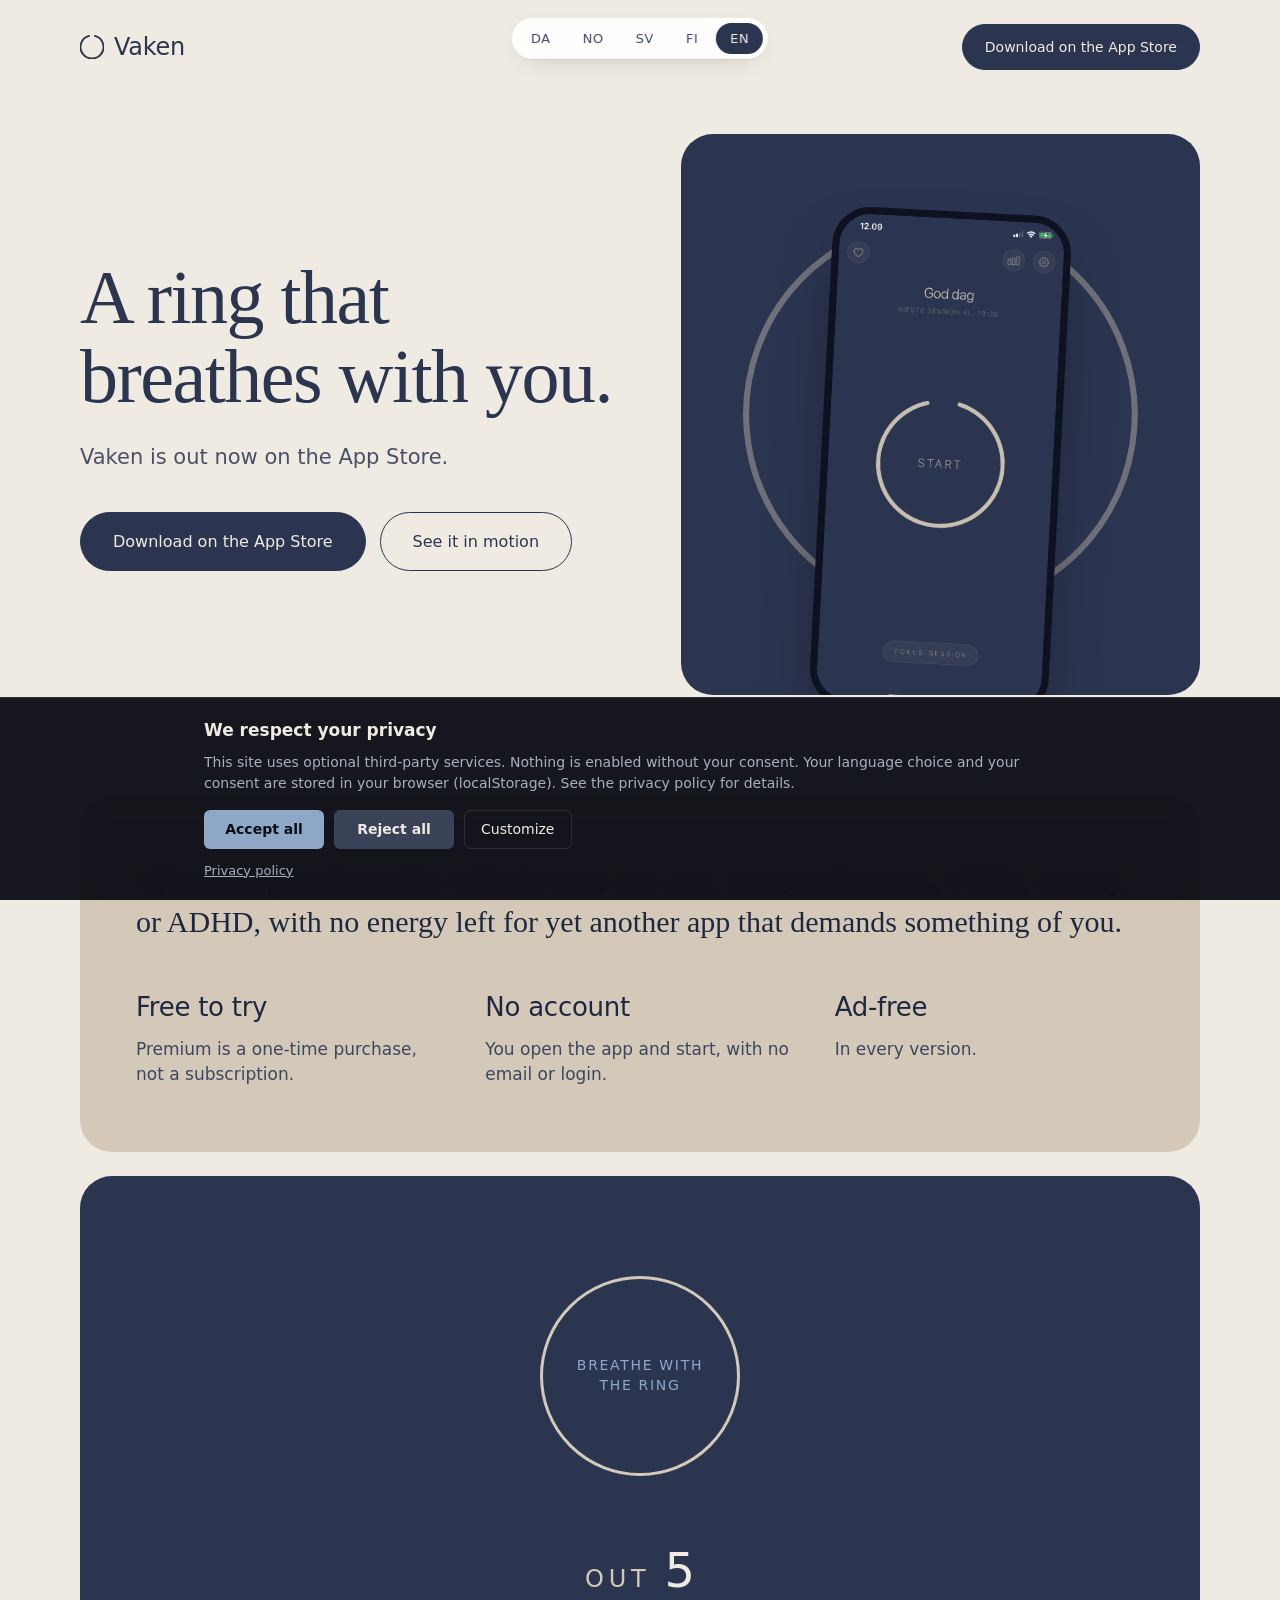
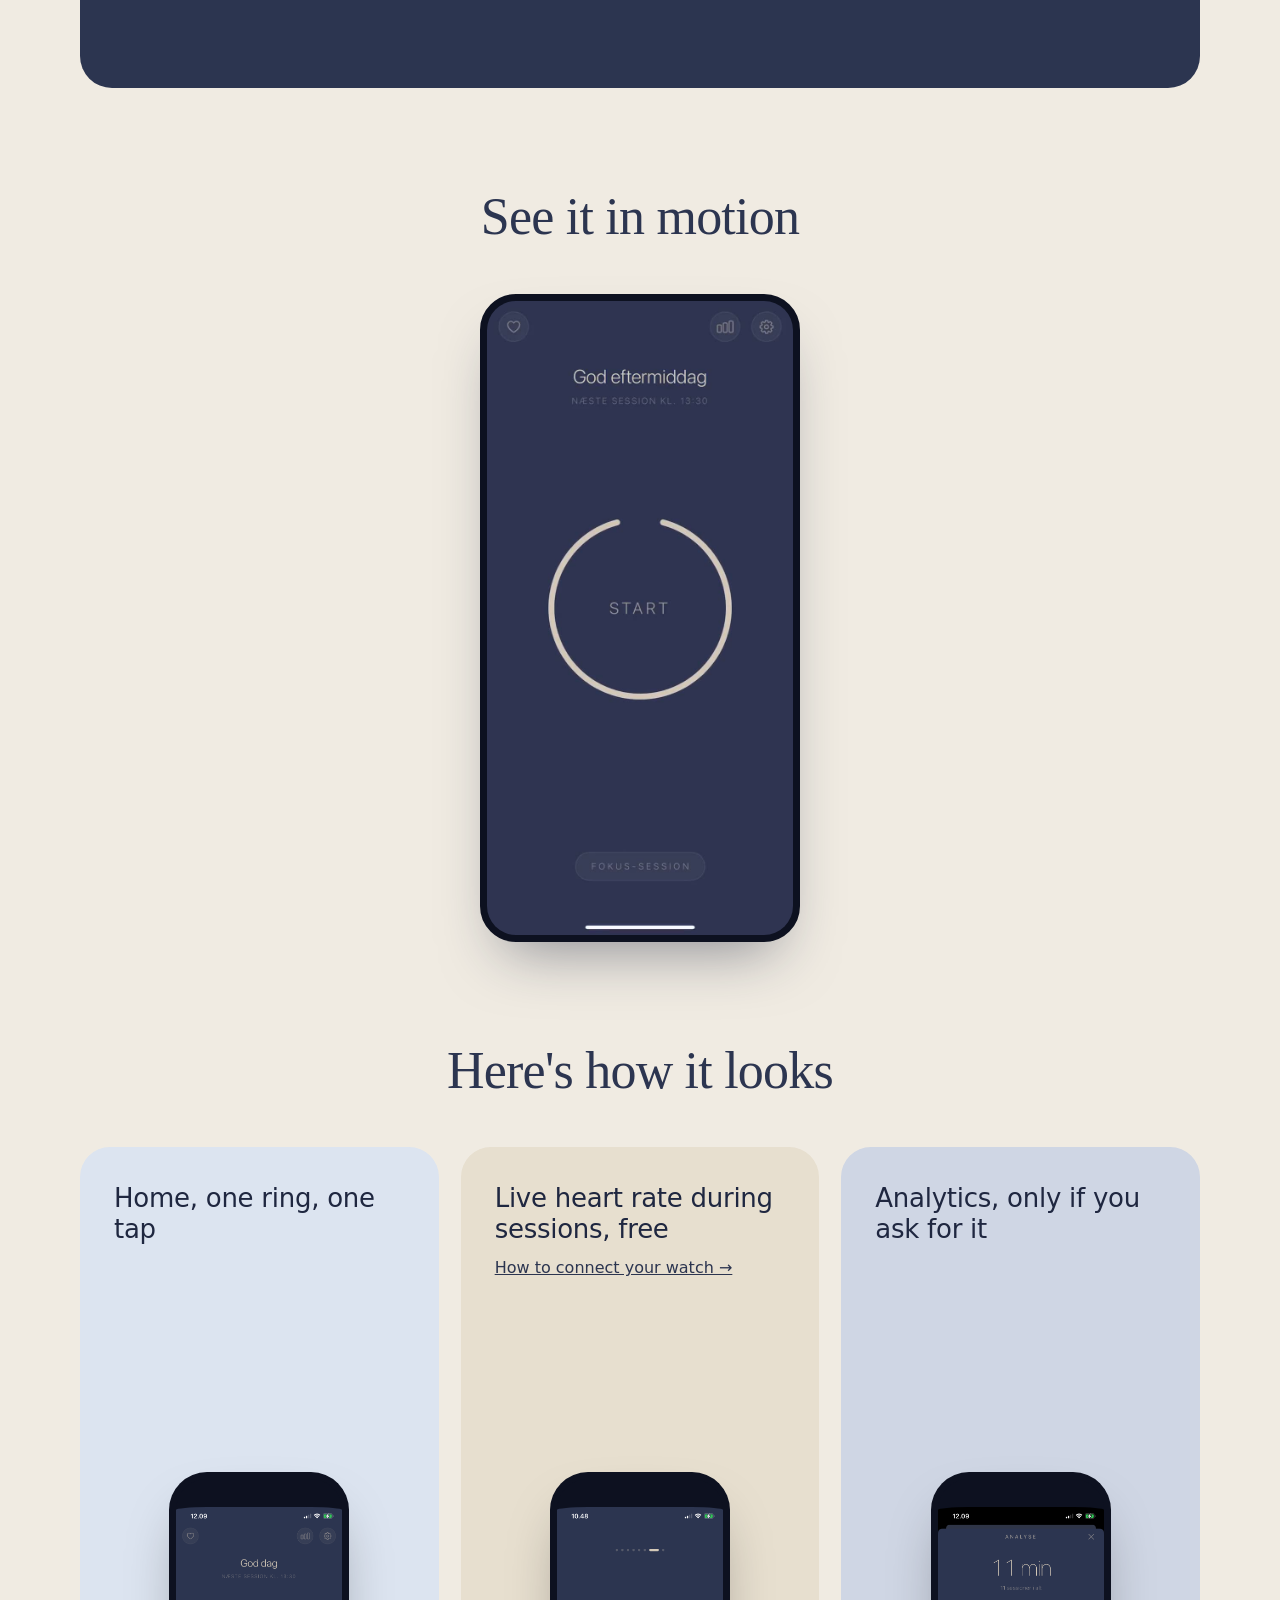
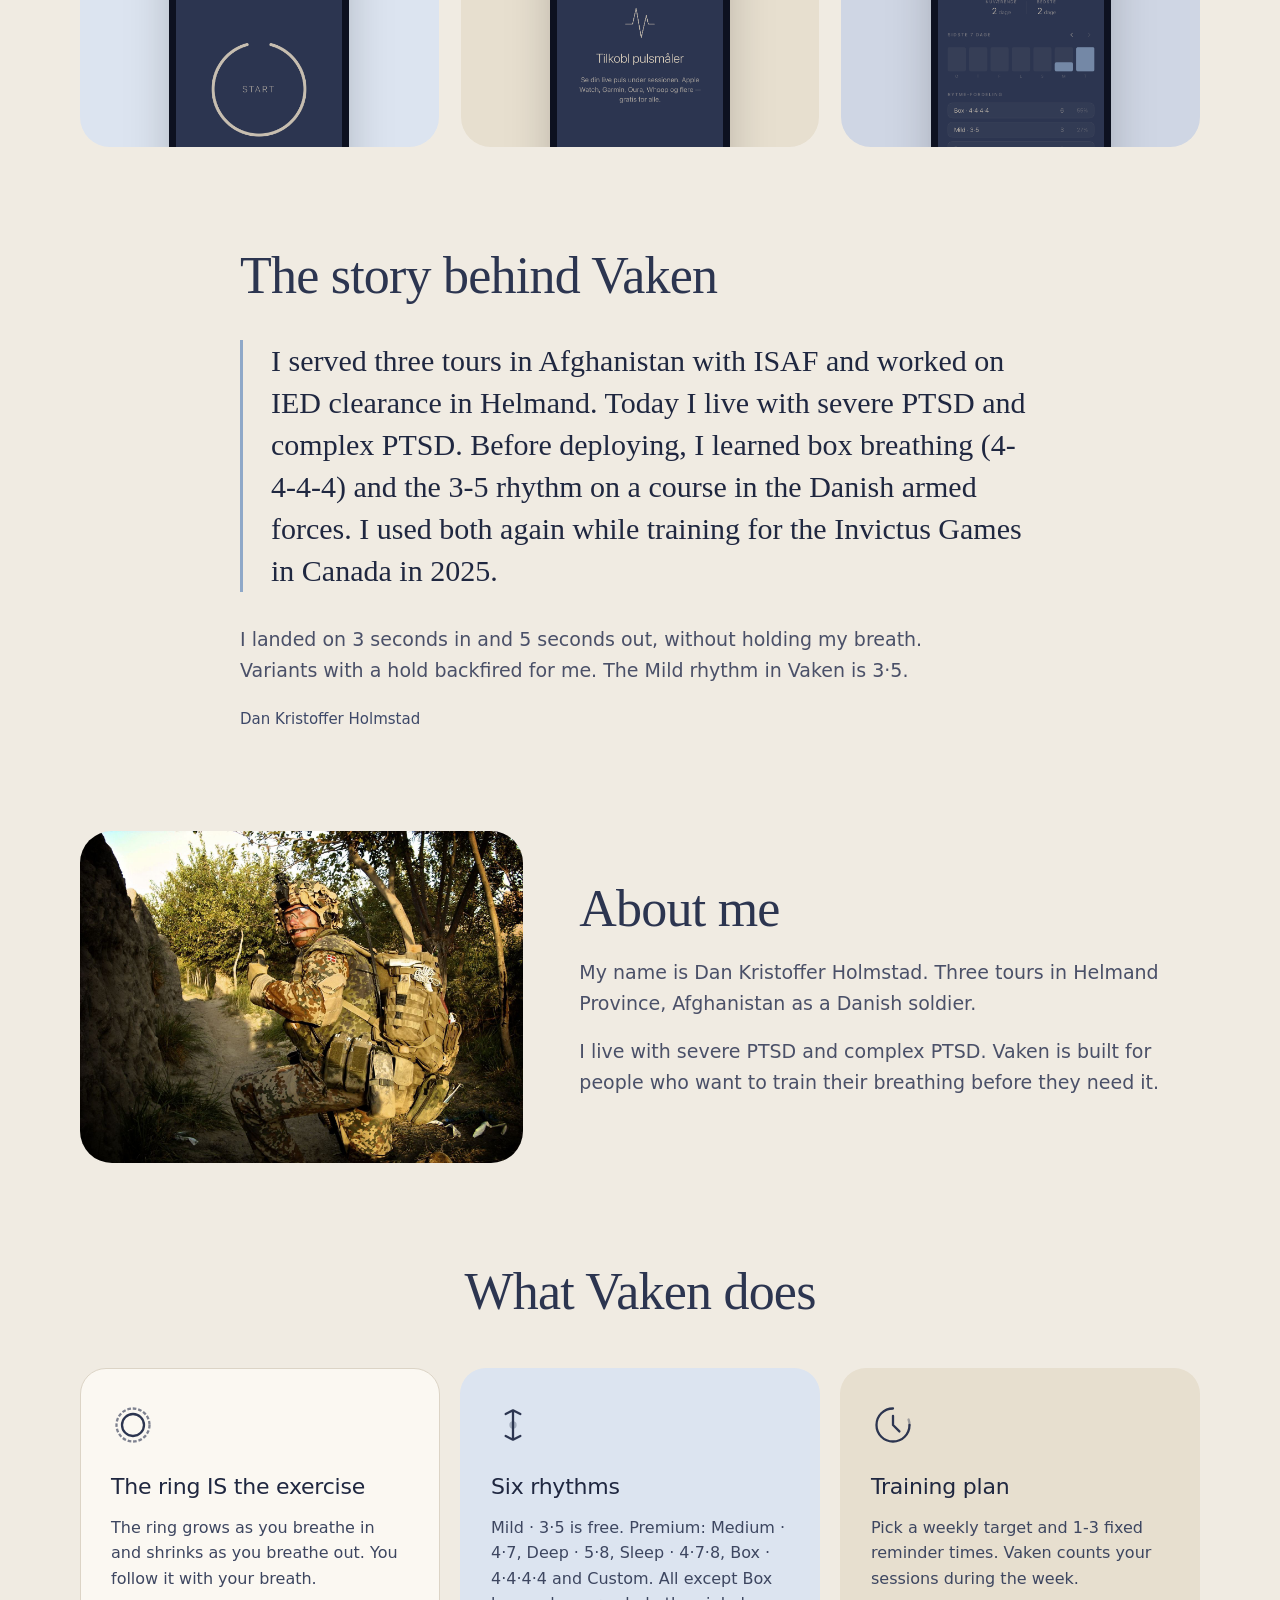
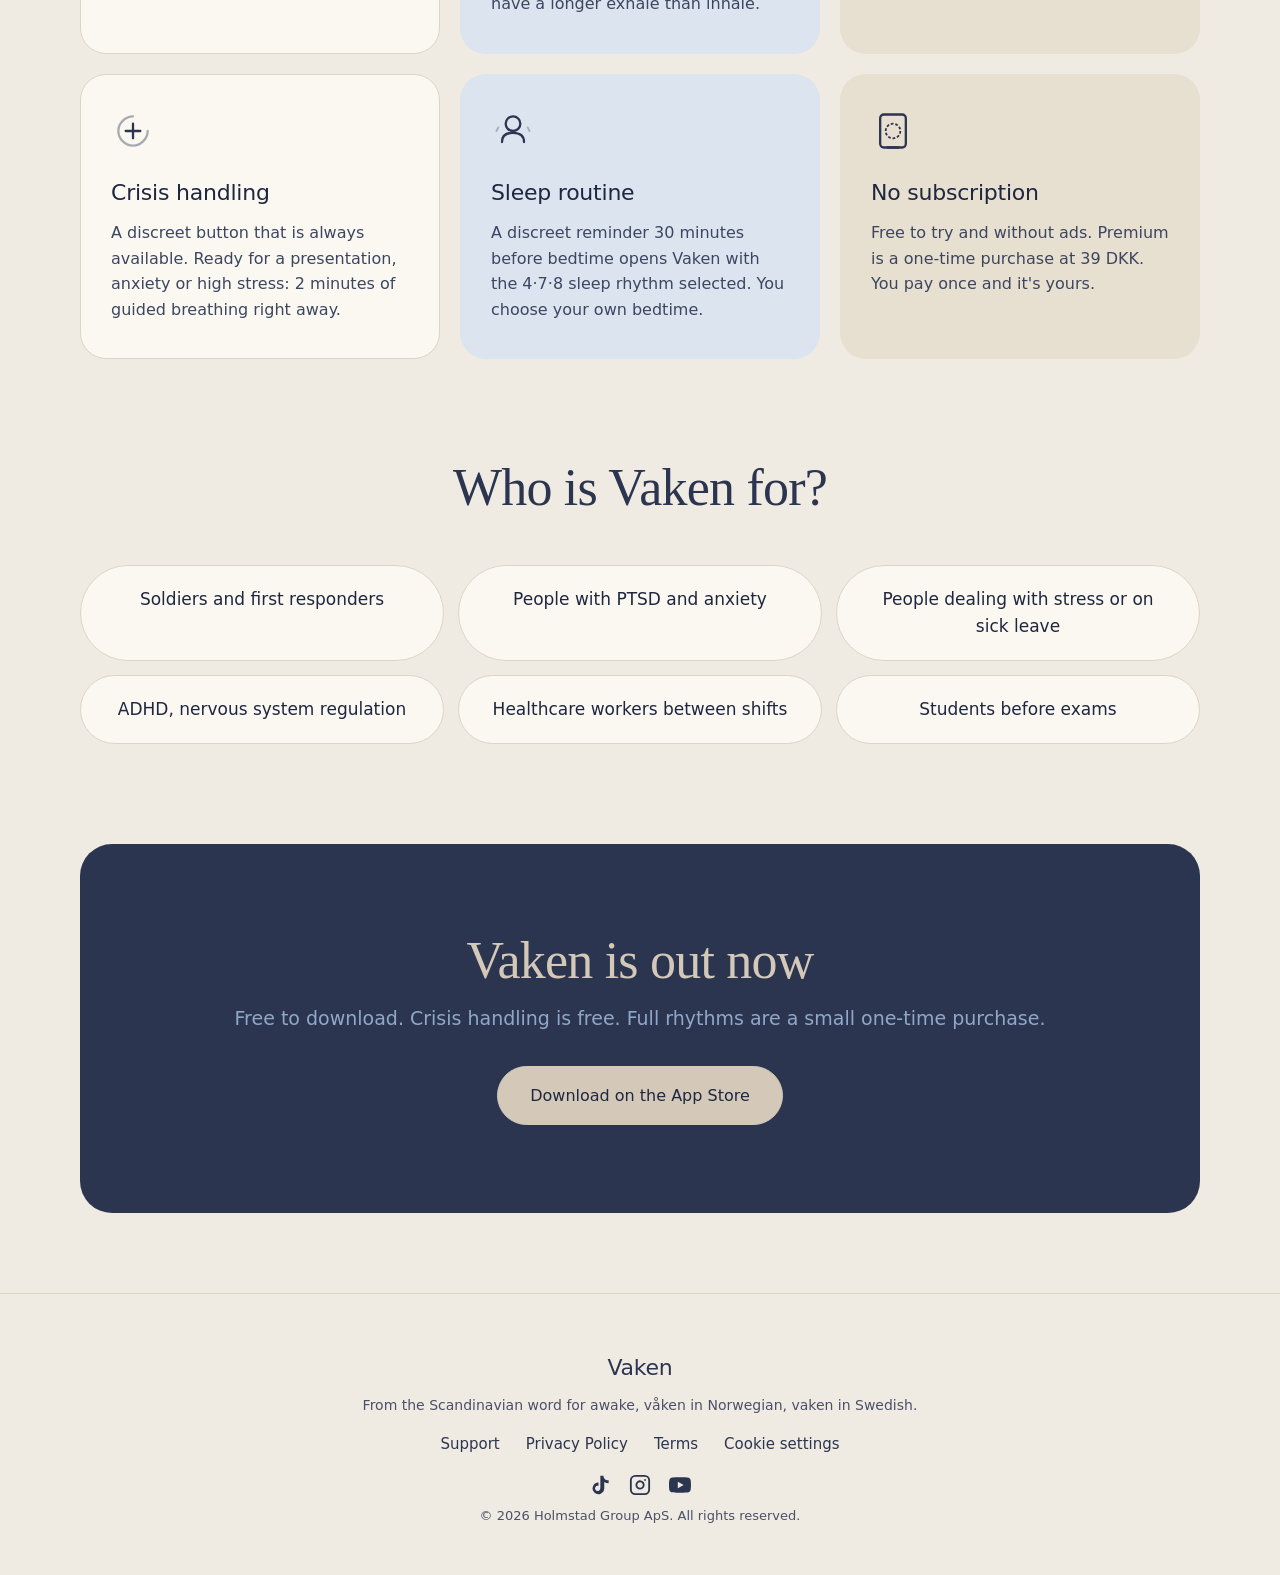
==== commit 99da998f: "fix(site): correct texts, crisis help and consent from review Text review: - Crisis help is the same" ====
--- a/index.html
+++ b/index.html
@@ -3,21 +3,21 @@
 <head>
     <meta charset="UTF-8">
     <meta name="viewport" content="width=device-width, initial-scale=1.0">
-    <title>Vaken, Pust og Fokus</title>
+    <title>Vaken</title>
     <meta name="description" content="Vaken er en vejrtrækningsapp bygget af en veteran. En ring der trækker vejret med dig. Gratis at prøve.">
-    <meta property="og:title" content="Vaken, Pust og Fokus">
-    <meta property="og:description" content="En ring der trækker vejret med dig. Bygget af en veteran der ved det virker.">
+    <meta property="og:title" content="Vaken">
+    <meta property="og:description" content="En ring der trækker vejret med dig. Bygget af en veteran.">
     <meta property="og:type" content="website">
     <meta property="og:url" content="https://vaken.dk">
     <meta property="og:image" content="https://vaken.dk/og-image.png">
     <meta property="og:image:width" content="1200">
     <meta property="og:image:height" content="630">
-    <meta property="og:image:alt" content="Vaken, pust og fokus">
+    <meta property="og:image:alt" content="Vaken">
     <meta property="og:locale" content="da_DK">
     <meta property="og:site_name" content="Vaken">
     <meta name="twitter:card" content="summary_large_image">
-    <meta name="twitter:title" content="Vaken, Pust og Fokus">
-    <meta name="twitter:description" content="En ring der trækker vejret med dig. Bygget af en veteran der ved det virker.">
+    <meta name="twitter:title" content="Vaken">
+    <meta name="twitter:description" content="En ring der trækker vejret med dig. Bygget af en veteran.">
     <meta name="twitter:image" content="https://vaken.dk/og-image.png">
     <link rel="canonical" href="https://vaken.dk/">
     <link rel="alternate" hreflang="da" href="https://vaken.dk/?lang=da">
@@ -50,12 +50,12 @@
         {
           "@type": "Organization",
           "@id": "https://vaken.dk/#organization",
-          "name": "HolmstadIT",
+          "name": "Holmstad Group ApS",
           "alternateName": "Vaken",
           "url": "https://vaken.dk/",
           "email": "support@vaken.dk",
           "telephone": "+45 60147667",
-          "vatID": "DK37190276",
+          "vatID": "DK44303663",
           "founder": { "@id": "https://vaken.dk/#dan" },
           "address": {
             "@type": "PostalAddress",
@@ -67,16 +67,14 @@
           "@id": "https://vaken.dk/#dan",
           "name": "Dan Kristoffer Holmstad",
           "jobTitle": "Founder, Vaken",
-          "description": "Tidligere dansk soldat med tre udsendelser til Helmand-provinsen i Afghanistan. Bygger Vaken som det redskab han ønskede han havde haft, da han kom hjem.",
-          "nationality": "DK",
-          "birthPlace": { "@type": "Place", "name": "Norge" }
+          "description": "Tidligere dansk soldat med tre udsendelser til Helmand-provinsen i Afghanistan. Grundlægger af Vaken.",
         },
         {
           "@type": "SoftwareApplication",
           "@id": "https://vaken.dk/#app",
           "name": "Vaken",
-          "description": "Vejrtrækningsapp med ringen som central metafor. Mild rytme gratis, fem premium-rytmer + custom som lifetime engangskøb. Fungerer standalone på iPhone og Apple Watch. Live puls under sessionen via Apple Health, Bluetooth-pulsmåler eller Apple Watch.",
-          "operatingSystem": "iOS 26+, watchOS 11+",
+          "description": "Vejrtrækningsapp med ringen som central metafor. Mild rytme gratis, fire premium-rytmer + custom som engangskøb. Fungerer standalone på iPhone og Apple Watch. Live puls under sessionen via Apple Health, Bluetooth-pulsmåler eller Apple Watch.",
+          "operatingSystem": "iOS 17+, watchOS 11+",
           "applicationCategory": "HealthApplication",
           "applicationSubCategory": "Mindfulness",
           "inLanguage": ["da", "no", "sv", "fi", "en"],
@@ -84,7 +82,7 @@
             "@type": "Offer",
             "price": "39",
             "priceCurrency": "DKK",
-            "description": "Vaken Premium, lifetime engangskøb. Gratis-version uden reklamer."
+            "description": "Vaken Premium, engangskøb. Gratis version uden reklamer."
           },
           "publisher": { "@id": "https://vaken.dk/#organization" },
           "creator": { "@id": "https://vaken.dk/#dan" },
@@ -135,43 +133,43 @@
     <section class="manifest">
         <div class="container">
             <p class="manifest-lead"
-               data-da="Åbn appen. Træk vejret med ringen. Det er hele appen. Til dig der lever med stress, PTSD, angst eller ADHD, og ikke har overskud til endnu en app der kræver noget af dig."
-               data-no="Åpne appen. Pust med ringen. Det er hele appen. For deg som lever med stress, PTSD, angst eller ADHD, og ikke har overskudd til enda en app som krever noe av deg."
-               data-sv="Öppna appen. Andas med ringen. Det är hela appen. För dig som lever med stress, PTSD, ångest eller ADHD, och inte har ork till ännu en app som kräver något av dig."
-               data-fi="Avaa sovellus. Hengitä renkaan kanssa. Siinä koko sovellus. Sinulle, joka elät stressin, PTSD:n, ahdistuksen tai ADHD:n kanssa, etkä jaksa vielä yhtä sovellusta, joka vaatii sinulta jotain."
-               data-en="Open the app. Breathe with the ring. That's the whole app. For you, living with stress, PTSD, anxiety, or ADHD, with no energy left for yet another app that demands something of you.">
-                Åbn appen. Træk vejret med ringen. Det er hele appen. Til dig der lever med stress, PTSD, angst eller ADHD, og ikke har overskud til endnu en app der kræver noget af dig.
+               data-da="Åbn appen, og træk vejret med ringen. Til dig, der lever med stress, PTSD, angst eller ADHD og ikke har overskud til endnu en app, der kræver noget af dig."
+               data-no="Åpne appen og pust med ringen. For deg som lever med stress, PTSD, angst eller ADHD og ikke har overskudd til enda en app som krever noe av deg."
+               data-sv="Öppna appen och andas med ringen. För dig som lever med stress, PTSD, ångest eller ADHD och inte har ork till ännu en app som kräver något av dig."
+               data-fi="Avaa sovellus ja hengitä renkaan kanssa. Sinulle, joka elät stressin, PTSD:n, ahdistuksen tai ADHD:n kanssa etkä jaksa vielä yhtä sovellusta, joka vaatii sinulta jotain."
+               data-en="Open the app and breathe with the ring. For you, living with stress, PTSD, anxiety, or ADHD, with no energy left for yet another app that demands something of you.">
+                Åbn appen, og træk vejret med ringen. Til dig, der lever med stress, PTSD, angst eller ADHD og ikke har overskud til endnu en app, der kræver noget af dig.
             </p>
             <ul class="pledge" aria-label="Vaken-løftet">
                 <li class="pledge-item">
                     <span class="pledge-title"
-                          data-da="Ingen abonnement" data-no="Ingen abonnement" data-sv="Inget abonnemang" data-fi="Ei tilausta" data-en="No subscription">Ingen abonnement</span>
+                          data-da="Gratis at prøve" data-no="Gratis å prøve" data-sv="Gratis att prova" data-fi="Ilmainen kokeilla" data-en="Free to try">Gratis at prøve</span>
                     <span class="pledge-body"
-                          data-da="Gratis at prøve. Premium er lifetime engangskøb."
-                          data-no="Gratis å prøve. Premium er lifetime engangskjøp."
-                          data-sv="Gratis att prova. Premium är lifetime engångsköp."
-                          data-fi="Ilmainen kokeilla. Premium on kertaosto eliniäksi."
-                          data-en="Free to try. Premium is a lifetime one-time purchase.">Gratis at prøve. Premium er lifetime engangskøb.</span>
+                          data-da="Premium er et engangskøb, ikke et abonnement."
+                          data-no="Premium er et engangskjøp, ikke et abonnement."
+                          data-sv="Premium är ett engångsköp, inte en prenumeration."
+                          data-fi="Premium on kertaosto, ei tilaus."
+                          data-en="Premium is a one-time purchase, not a subscription.">Premium er et engangskøb, ikke et abonnement.</span>
                 </li>
                 <li class="pledge-item">
                     <span class="pledge-title"
                           data-da="Ingen konto" data-no="Ingen konto" data-sv="Inget konto" data-fi="Ei tiliä" data-en="No account">Ingen konto</span>
                     <span class="pledge-body"
-                          data-da="Ingen email, ingen login. Bare åbn og brug appen."
-                          data-no="Ingen e-post, ingen innlogging. Bare åpne og bruk appen."
-                          data-sv="Ingen e-post, ingen inloggning. Bara öppna och använd appen."
-                          data-fi="Ei sähköpostia, ei kirjautumista. Avaa vain ja käytä."
-                          data-en="No email, no login. Just open and use it.">Ingen email, ingen login. Bare åbn og brug appen.</span>
+                          data-da="Du åbner appen og går i gang, uden e-mail eller login."
+                          data-no="Du åpner appen og setter i gang, uten e-post eller innlogging."
+                          data-sv="Du öppnar appen och sätter igång, utan e-post eller inloggning."
+                          data-fi="Avaat sovelluksen ja aloitat, ilman sähköpostia tai kirjautumista."
+                          data-en="You open the app and start, with no email or login.">Du åbner appen og går i gang, uden e-mail eller login.</span>
                 </li>
                 <li class="pledge-item">
                     <span class="pledge-title"
-                          data-da="Ingen reklamer" data-no="Ingen reklamer" data-sv="Inga annonser" data-fi="Ei mainoksia" data-en="No ads">Ingen reklamer</span>
+                          data-da="Uden reklamer" data-no="Uten reklame" data-sv="Utan annonser" data-fi="Ilman mainoksia" data-en="Ad-free">Uden reklamer</span>
                     <span class="pledge-body"
-                          data-da="Aldrig. I ingen version."
-                          data-no="Aldri. I ingen versjon."
-                          data-sv="Aldrig. I ingen version."
-                          data-fi="Ei koskaan. Missään versiossa."
-                          data-en="Never. In any version.">Aldrig. I ingen version.</span>
+                          data-da="I alle versioner."
+                          data-no="I alle versjoner."
+                          data-sv="I alla versioner."
+                          data-fi="Kaikissa versioissa."
+                          data-en="In every version.">I alle versioner.</span>
                 </li>
             </ul>
         </div>
@@ -228,12 +226,12 @@
                     </figcaption>
                 </figure>
                 <figure class="screenshot-card">
-                    <img src="images/IMG_0042.PNG" alt="Tilkobl pulsmåler-skærm, Apple Watch, Garmin, Oura, Whoop" loading="lazy" width="260" height="563">
+                    <img src="images/IMG_0042.PNG" alt="Skærmen Tilkobl pulsmåler med Apple Watch, Garmin, Oura og Whoop" loading="lazy" width="260" height="563">
                     <figcaption class="screenshot-caption"
                                 data-da="Live puls under sessionen, gratis"
                                 data-no="Live puls under økten, gratis"
                                 data-sv="Live puls under sessionen, gratis"
-                                data-fi="Live syke istunnon aikana, ilmainen"
+                                data-fi="Live-syke istunnon aikana, ilmainen"
                                 data-en="Live heart rate during sessions, free">
                         Live puls under sessionen, gratis
                     </figcaption>
@@ -245,14 +243,14 @@
                        data-en="How to connect your watch →">Sådan tilkobler du dit ur →</a>
                 </figure>
                 <figure class="screenshot-card">
-                    <img src="images/IMG_0047.PNG" alt="Indsigt-skærm, sessioner, rytme-fordeling, sidste 7 dage" loading="lazy" width="260" height="563">
+                    <img src="images/IMG_0047.PNG" alt="Analyseskærm med sessioner, rytmefordeling og de sidste 7 dage" loading="lazy" width="260" height="563">
                     <figcaption class="screenshot-caption"
-                                data-da="Indsigt, kun hvis du beder om det"
-                                data-no="Innsikt, kun hvis du ber om det"
-                                data-sv="Insikt, bara om du ber om det"
-                                data-fi="Näkemys, vain jos pyydät sitä"
-                                data-en="Insight, only if you ask for it">
-                        Indsigt, kun hvis du beder om det
+                                data-da="Analyse, kun hvis du beder om det"
+                                data-no="Analyse, kun hvis du ber om det"
+                                data-sv="Analys, bara om du ber om det"
+                                data-fi="Analyysi, vain jos pyydät sitä"
+                                data-en="Analytics, only if you ask for it">
+                        Analyse, kun hvis du beder om det
                     </figcaption>
                 </figure>
             </div>
@@ -264,22 +262,22 @@
         <div class="container">
             <h2 data-da="Historien bag Vaken" data-no="Historien bak Vaken" data-sv="Historien bakom Vaken" data-fi="Vakenin tarina" data-en="The story behind Vaken">Historien bag Vaken</h2>
             <blockquote>
-                <p data-da="&ldquo;Jeg har været tre gange udsendt til Helmand-provinsen i Afghanistan. Jeg tog krigen med hjem. Stress, mareridt, glemsomhed. En psykolog lærte mig at trække vejret. Dengang regnede jeg det ikke for noget. Det var det der bar mig igennem.&rdquo;"
-                   data-no="&ldquo;Jeg har vært utsendt tre ganger til Helmand-provinsen i Afghanistan. Jeg tok krigen med meg hjem. Stress, mareritt, glemsomhet. En psykolog lærte meg å puste. Den gangen regnet jeg det ikke for noe. Det var det som bar meg gjennom.&rdquo;"
-                   data-sv="&ldquo;Jag har tjänstgjort tre gånger i Helmand-provinsen i Afghanistan. Jag tog kriget med mig hem. Stress, mardrömmar, glömska. En psykolog lärde mig att andas. Då tänkte jag inte mycket på det. Det var det som bar mig igenom.&rdquo;"
-                   data-fi="&ldquo;Palvelin kolmesti Helmandin maakunnassa Afganistanissa. Toin sodan kotiin mukanani. Stressiä, painajaisia, unohtamista. Psykologi opetti minua hengittämään. Silloin en pitänyt sitä minään. Se kantoi minut läpi.&rdquo;"
-                   data-en="&ldquo;I served three tours in Helmand Province, Afghanistan. I brought the war home with me. Stress, nightmares, forgetfulness. A psychologist taught me to breathe. Back then I didn't think much of it. It was what carried me through.&rdquo;">
-                    &ldquo;Jeg har været tre gange udsendt til Helmand-provinsen i Afghanistan. Jeg tog krigen med hjem. Stress, mareridt, glemsomhed. En psykolog lærte mig at trække vejret. Dengang regnede jeg det ikke for noget. Det var det der bar mig igennem.&rdquo;
+                <p data-da="Jeg har været udsendt tre gange til Afghanistan med ISAF og har arbejdet med IED-rydning i Helmand. I dag lever jeg med svær PTSD og cPTSD. Før udsendelsen lærte jeg box breathing (4-4-4-4) og 3-5-rytmen på et kursus i Forsvaret. Begge dele brugte jeg igen, da jeg trænede til Invictus Games i Canada i 2025."
+                   data-no="Jeg har vært utsendt tre ganger til Afghanistan med ISAF og har arbeidet med IED-rydding i Helmand. I dag lever jeg med alvorlig PTSD og kompleks PTSD. Før utsendelsen lærte jeg box breathing (4-4-4-4) og 3-5-rytmen på et kurs i Forsvaret. Begge deler brukte jeg igjen da jeg trente til Invictus Games i Canada i 2025."
+                   data-sv="Jag har tjänstgjort tre gånger i Afghanistan med ISAF och arbetat med IED-röjning i Helmand. Idag lever jag med svår PTSD och komplex PTSD. Före utlandstjänsten lärde jag mig box breathing (4-4-4-4) och 3-5-rytmen på en kurs i det danska försvaret. Båda använde jag igen när jag tränade inför Invictus Games i Kanada 2025."
+                   data-fi="Olen palvellut kolme kertaa Afganistanissa ISAF-operaatiossa ja tehnyt IED-raivausta Helmandissa. Tänä päivänä elän vakavan PTSD:n ja kompleksisen PTSD:n kanssa. Ennen komennusta opin box breathing -hengityksen (4-4-4-4) ja 3-5-rytmin kurssilla Tanskan puolustusvoimissa. Käytin molempia uudelleen, kun harjoittelin Invictus Gamesia varten Kanadassa vuonna 2025."
+                   data-en="I served three tours in Afghanistan with ISAF and worked on IED clearance in Helmand. Today I live with severe PTSD and complex PTSD. Before deploying, I learned box breathing (4-4-4-4) and the 3-5 rhythm on a course in the Danish armed forces. I used both again while training for the Invictus Games in Canada in 2025.">
+                    Jeg har været udsendt tre gange til Afghanistan med ISAF og har arbejdet med IED-rydning i Helmand. I dag lever jeg med svær PTSD og cPTSD. Før udsendelsen lærte jeg box breathing (4-4-4-4) og 3-5-rytmen på et kursus i Forsvaret. Begge dele brugte jeg igen, da jeg trænede til Invictus Games i Canada i 2025.
                 </p>
             </blockquote>
-            <p class="story-body" data-da="Vaken er det redskab jeg ønskede jeg havde haft. En simpel ring der trækker vejret med dig. Ingen guru, ingen abonnement, ingen bullshit. Bare vejrtrækning der virker."
-               data-no="Vaken er verktøyet jeg skulle ønske jeg hadde hatt. En enkel ring som puster med deg. Ingen guru, ingen abonnement, ingen bullshit. Bare pusteøvelser som virker."
-               data-sv="Vaken är verktyget jag önskar att jag hade haft. En enkel ring som andas med dig. Ingen guru, inget abonnemang, inget skitsnack. Bara andning som fungerar."
-               data-fi="Vaken on työkalu, jonka olisin toivonut olleen olemassa. Yksinkertainen rengas, joka hengittää kanssasi. Ei gurua, ei tilausta, ei hölynpölyä. Vain hengitystä, joka toimii."
-               data-en="Vaken is the tool I wish I'd had. A simple ring that breathes with you. No guru, no subscription, no bullshit. Just breathing that works.">
-                Vaken er det redskab jeg ønskede jeg havde haft. En simpel ring der trækker vejret med dig. Ingen guru, ingen abonnement, ingen bullshit. Bare vejrtrækning der virker.
+            <p class="story-body" data-da="Selv landede jeg på 3 sekunder ind og 5 sekunder ud, uden at holde vejret. Varianter, hvor man holder vejret, gav mig bagslag. Mild-rytmen i Vaken er 3·5."
+               data-no="Selv landet jeg på 3 sekunder inn og 5 sekunder ut, uten å holde pusten. Varianter der man holder pusten, ga meg bakslag. Mild-rytmen i Vaken er 3·5."
+               data-sv="Själv landade jag på 3 sekunder in och 5 sekunder ut, utan att hålla andan. Varianter där man håller andan gav mig bakslag. Mild-rytmen i Vaken är 3·5."
+               data-fi="Itse päädyin kolmeen sekuntiin sisään ja viiteen sekuntiin ulos, ilman pidätystä. Variaatiot, joissa hengitystä pidätetään, toimivat minulla huonosti. Vakenin Lievä-rytmi on 3·5."
+               data-en="I landed on 3 seconds in and 5 seconds out, without holding my breath. Variants with a hold backfired for me. The Mild rhythm in Vaken is 3·5.">
+                Selv landede jeg på 3 sekunder ind og 5 sekunder ud, uden at holde vejret. Varianter, hvor man holder vejret, gav mig bagslag. Mild-rytmen i Vaken er 3·5.
             </p>
-            <p class="story-author">, Dan Kristoffer Holmstad</p>
+            <p class="story-author">Dan Kristoffer Holmstad</p>
         </div>
     </section>
 
@@ -292,19 +290,19 @@
                 </div>
                 <div class="about-text">
                     <h2 data-da="Om mig" data-no="Om meg" data-sv="Om mig" data-fi="Tietoa minusta" data-en="About me">Om mig</h2>
-                    <p data-da="Jeg hedder Dan Kristoffer Holmstad. Født i Norge. Opvokset i Danmark. Tre udsendelser til Helmand-provinsen i Afghanistan som dansk soldat."
-                       data-no="Jeg heter Dan Kristoffer Holmstad. Født i Norge. Oppvokst i Danmark. Tre utsendelser til Helmand-provinsen i Afghanistan som dansk soldat."
-                       data-sv="Jag heter Dan Kristoffer Holmstad. Född i Norge. Uppvuxen i Danmark. Tre insatser i Helmand-provinsen i Afghanistan som dansk soldat."
-                       data-fi="Nimeni on Dan Kristoffer Holmstad. Syntynyt Norjassa. Kasvanut Tanskassa. Kolme operaatiota Helmandin maakunnassa Afganistanissa tanskalaisena sotilaana."
-                       data-en="My name is Dan Kristoffer Holmstad. Born in Norway. Raised in Denmark. Three tours in Helmand Province, Afghanistan as a Danish soldier.">
-                        Jeg hedder Dan Kristoffer Holmstad. Født i Norge. Opvokset i Danmark. Tre udsendelser til Helmand-provinsen i Afghanistan som dansk soldat.
-                    </p>
-                    <p data-da="Da jeg kom hjem, tog jeg krigen med. PTSD, mareridt, glemsomhed. En vejrtrækningsteknik bar mig igennem. Vaken er det redskab jeg ønskede jeg havde haft."
-                       data-no="Da jeg kom hjem, tok jeg krigen med meg. PTSD, mareritt, glemsomhet. En pusteteknikk bar meg gjennom. Vaken er verktøyet jeg skulle ønske jeg hadde hatt."
-                       data-sv="När jag kom hem tog jag kriget med mig. PTSD, mardrömmar, glömska. En andningsteknik bar mig igenom. Vaken är verktyget jag önskar att jag hade haft."
-                       data-fi="Kun tulin kotiin, toin sodan mukanani. PTSD, painajaisia, unohtamista. Hengitystekniikka kantoi minut läpi. Vaken on työkalu, jonka olisin toivonut olleen olemassa."
-                       data-en="When I came home, I brought the war with me. PTSD, nightmares, forgetfulness. A breathing technique carried me through. Vaken is the tool I wish I'd had.">
-                        Da jeg kom hjem, tog jeg krigen med. PTSD, mareridt, glemsomhed. En vejrtrækningsteknik bar mig igennem. Vaken er det redskab jeg ønskede jeg havde haft.
+                    <p data-da="Jeg hedder Dan Kristoffer Holmstad. Tre udsendelser til Helmand-provinsen i Afghanistan som dansk soldat."
+                       data-no="Jeg heter Dan Kristoffer Holmstad. Tre utsendelser til Helmand-provinsen i Afghanistan som dansk soldat."
+                       data-sv="Jag heter Dan Kristoffer Holmstad. Tre insatser i Helmand-provinsen i Afghanistan som dansk soldat."
+                       data-fi="Nimeni on Dan Kristoffer Holmstad. Kolme operaatiota Helmandin maakunnassa Afganistanissa tanskalaisena sotilaana."
+                       data-en="My name is Dan Kristoffer Holmstad. Three tours in Helmand Province, Afghanistan as a Danish soldier.">
+                        Jeg hedder Dan Kristoffer Holmstad. Tre udsendelser til Helmand-provinsen i Afghanistan som dansk soldat.
+                    </p>
+                    <p data-da="Jeg lever med svær PTSD og cPTSD. Vaken er bygget til dem, der vil træne vejrtrækningen, før de får brug for den."
+                       data-no="Jeg lever med alvorlig PTSD og kompleks PTSD. Vaken er bygget for dem som vil trene pusten før de trenger den."
+                       data-sv="Jag lever med svår PTSD och komplex PTSD. Vaken är byggd för dem som vill träna andningen innan de behöver den."
+                       data-fi="Elän vakavan PTSD:n ja kompleksisen PTSD:n kanssa. Vaken on tehty niille, jotka haluavat harjoitella hengitystä ennen kuin sitä tarvitaan."
+                       data-en="I live with severe PTSD and complex PTSD. Vaken is built for people who want to train their breathing before they need it.">
+                        Jeg lever med svær PTSD og cPTSD. Vaken er bygget til dem, der vil træne vejrtrækningen, før de får brug for den.
                     </p>
                 </div>
             </div>
@@ -324,12 +322,12 @@
                         </svg>
                     </div>
                     <h3 data-da="Ringen ER øvelsen" data-no="Ringen ER øvelsen" data-sv="Ringen ÄR övningen" data-fi="Rengas ON harjoitus" data-en="The ring IS the exercise">Ringen ER øvelsen</h3>
-                    <p data-da="Ingen tekst. Ingen instruktioner. Bare en ring der vokser og krymper. Universelt og sprogfrit."
-                       data-no="Ingen tekst. Ingen instruksjoner. Bare en ring som vokser og krymper. Universelt og språkfritt."
-                       data-sv="Ingen text. Inga instruktioner. Bara en ring som växer och krymper. Universellt och språkfritt."
-                       data-fi="Ei tekstiä. Ei ohjeita. Vain rengas, joka kasvaa ja kutistuu. Universaali ja kielivapaa."
-                       data-en="No text. No instructions. Just a ring that grows and shrinks. Universal and language-free.">
-                        Ingen tekst. Ingen instruktioner. Bare en ring der vokser og krymper. Universelt og sprogfrit.
+                    <p data-da="Ringen vokser, når du trækker vejret ind, og krymper, når du trækker vejret ud. Du følger den med dit åndedræt."
+                       data-no="Ringen vokser når du puster inn, og krymper når du puster ut. Du følger den med pusten."
+                       data-sv="Ringen växer när du andas in och krymper när du andas ut. Du följer den med din andning."
+                       data-fi="Rengas kasvaa, kun hengität sisään, ja kutistuu, kun hengität ulos. Seuraat sitä hengityksellä."
+                       data-en="The ring grows as you breathe in and shrinks as you breathe out. You follow it with your breath.">
+                        Ringen vokser, når du trækker vejret ind, og krymper, når du trækker vejret ud. Du følger den med dit åndedræt.
                     </p>
                 </div>
                 <div class="feature-card">
@@ -340,12 +338,12 @@
                         </svg>
                     </div>
                     <h3 data-da="Seks rytmer" data-no="Seks rytmer" data-sv="Sex rytmer" data-fi="Kuusi rytmiä" data-en="Six rhythms">Seks rytmer</h3>
-                    <p data-da="Mild · 3·5 (gratis). Medium · 4·7, Dyb · 5·8, Søvn · 4·7·8, Box · 4·4·4·4 og custom, premium. Alle med længere udånding for at aktivere ro i nervesystemet."
-                       data-no="Mild · 3·5 (gratis). Medium · 4·7, Dyp · 5·8, Søvn · 4·7·8, Box · 4·4·4·4 og custom, premium. Alle med lengre utpust for å aktivere ro i nervesystemet."
-                       data-sv="Mild · 3·5 (gratis). Medium · 4·7, Djup · 5·8, Sömn · 4·7·8, Box · 4·4·4·4 och custom, premium. Alla med längre utandning för att aktivera lugn i nervsystemet."
-                       data-fi="Kevyt · 3·5 (ilmainen). Keskitaso · 4·7, Syvä · 5·8, Uni · 4·7·8, Box · 4·4·4·4 ja oma, premium. Kaikissa pidempi uloshengitys hermoston rauhoittamiseksi."
-                       data-en="Mild · 3·5 (free). Medium · 4·7, Deep · 5·8, Sleep · 4·7·8, Box · 4·4·4·4 and custom, premium. All with longer exhales to activate calm in your nervous system.">
-                        Mild · 3·5 (gratis). Medium · 4·7, Dyb · 5·8, Søvn · 4·7·8, Box · 4·4·4·4 og custom, premium. Alle med længere udånding for at aktivere ro i nervesystemet.
+                    <p data-da="Mild · 3·5 er gratis. Premium: Medium · 4·7, Dyb · 5·8, Søvn · 4·7·8, Box · 4·4·4·4 og Custom. Alle undtagen Box har længere udånding end indånding."
+                       data-no="Mild · 3·5 er gratis. Premium: Medium · 4·7, Dyp · 5·8, Søvn · 4·7·8, Boks · 4·4·4·4 og Tilpasset. Alle unntatt Boks har lengre utpust enn innpust."
+                       data-sv="Mild · 3·5 är gratis. Premium: Medium · 4·7, Djup · 5·8, Sömn · 4·7·8, Box · 4·4·4·4 och Anpassad. Alla utom Box har längre utandning än inandning."
+                       data-fi="Lievä · 3·5 on ilmainen. Premium: Medium · 4·7, Syvä · 5·8, Uni · 4·7·8, Box · 4·4·4·4 ja Mukautettu. Boxia lukuun ottamatta kaikissa uloshengitys on sisäänhengitystä pidempi."
+                       data-en="Mild · 3·5 is free. Premium: Medium · 4·7, Deep · 5·8, Sleep · 4·7·8, Box · 4·4·4·4 and Custom. All except Box have a longer exhale than inhale.">
+                        Mild · 3·5 er gratis. Premium: Medium · 4·7, Dyb · 5·8, Søvn · 4·7·8, Box · 4·4·4·4 og Custom. Alle undtagen Box har længere udånding end indånding.
                     </p>
                 </div>
                 <div class="feature-card">
@@ -356,13 +354,13 @@
                             <path d="M24 14v10l7 7" stroke="currentColor" stroke-width="2.5" stroke-linecap="round" stroke-linejoin="round"/>
                         </svg>
                     </div>
-                    <h3 data-da="Kender din dag" data-no="Kjenner dagen din" data-sv="Känner din dag" data-fi="Tuntee päiväsi" data-en="Knows your day">Kender din dag</h3>
-                    <p data-da="Fortæl Vaken hvornår du arbejder. Appen finder de bedste tidspunkter for pauser og vejrtrækning."
-                       data-no="Fortell Vaken når du jobber. Appen finner de beste tidspunktene for pauser og pusteøvelser."
-                       data-sv="Berätta för Vaken när du jobbar. Appen hittar de bästa tiderna för pauser och andning."
-                       data-fi="Kerro Vakenille milloin työskentelet. Sovellus löytää parhaat ajat tauoille ja hengitykselle."
-                       data-en="Tell Vaken when you work. The app finds the best times for breaks and breathing exercises.">
-                        Fortæl Vaken hvornår du arbejder. Appen finder de bedste tidspunkter for pauser og vejrtrækning.
+                    <h3 data-da="Træningsplan" data-no="Treningsplan" data-sv="Träningsplan" data-fi="Harjoitussuunnitelma" data-en="Training plan">Træningsplan</h3>
+                    <p data-da="Vælg et ugentligt mål og 1-3 faste tidspunkter til påmindelser. Vaken tæller dine sessioner i ugen."
+                       data-no="Velg et ukentlig mål og 1-3 faste tidspunkter for påminnelser. Vaken teller øktene dine i uken."
+                       data-sv="Välj ett veckomål och 1-3 fasta tider för påminnelser. Vaken räknar dina sessioner under veckan."
+                       data-fi="Valitse viikkotavoite ja 1-3 kiinteää muistutusaikaa. Vaken laskee viikon istuntosi."
+                       data-en="Pick a weekly target and 1-3 fixed reminder times. Vaken counts your sessions during the week.">
+                        Vælg et ugentligt mål og 1-3 faste tidspunkter til påmindelser. Vaken tæller dine sessioner i ugen.
                     </p>
                 </div>
                 <div class="feature-card">
@@ -373,13 +371,13 @@
                             <path d="M16 24h16" stroke="currentColor" stroke-width="2.5" stroke-linecap="round"/>
                         </svg>
                     </div>
-                    <h3 data-da="Krisehåndtering" data-no="Krisehåndtering" data-sv="Krishantering" data-fi="Kriisinhallinta" data-en="Crisis mode">Krisehåndtering</h3>
-                    <p data-da="En diskret knap altid tilgængelig. Klar til præsentation, angst eller høj stress, 2 minutters guidet vejrtrækning med det samme."
-                       data-no="En diskret knapp alltid tilgjengelig. Klar for presentasjon, angst eller høyt stress, 2 minutters guidet pusteøvelse med en gang."
-                       data-sv="En diskret knapp alltid tillgänglig. Redo för presentation, ångest eller hög stress, 2 minuters guidad andning direkt."
-                       data-fi="Huomaamaton painike aina saatavilla. Valmis esitykseen, ahdistus tai kova stressi, 2 minuutin ohjattu hengitys välittömästi."
-                       data-en="A discreet button always available. Ready for a presentation, anxiety, or high stress, 2 minutes of guided breathing immediately.">
-                        En diskret knap altid tilgængelig. Klar til præsentation, angst eller høj stress, 2 minutters guidet vejrtrækning med det samme.
+                    <h3 data-da="Krisehåndtering" data-no="Krisehåndtering" data-sv="Krishantering" data-fi="Kriisitila" data-en="Crisis handling">Krisehåndtering</h3>
+                    <p data-da="En diskret knap, der altid er tilgængelig. Klar til præsentation, angst eller høj stress: 2 minutters guidet vejrtrækning med det samme."
+                       data-no="En diskret knapp som alltid er tilgjengelig. Klar for presentasjon, angst eller høyt stress: 2 minutters guidet pusteøvelse med en gang."
+                       data-sv="En diskret knapp som alltid finns tillgänglig. Redo för presentation, ångest eller hög stress: 2 minuters guidad andning direkt."
+                       data-fi="Huomaamaton painike, joka on aina saatavilla. Valmis esitykseen, ahdistukseen tai kovaan stressiin: 2 minuutin ohjattu hengitys heti."
+                       data-en="A discreet button that is always available. Ready for a presentation, anxiety or high stress: 2 minutes of guided breathing right away.">
+                        En diskret knap, der altid er tilgængelig. Klar til præsentation, angst eller høj stress: 2 minutters guidet vejrtrækning med det samme.
                     </p>
                 </div>
                 <div class="feature-card">
@@ -391,12 +389,12 @@
                         </svg>
                     </div>
                     <h3 data-da="Søvnrutine" data-no="Søvnrutine" data-sv="Sömnrutin" data-fi="Unirutiini" data-en="Sleep routine">Søvnrutine</h3>
-                    <p data-da="4-7-8 vejrtrækning 30 minutter før sengetid. Baseret på forskning. Appen henter din sengetid automatisk."
-                       data-no="4-7-8 pusteøvelse 30 minutter før leggetid. Basert på forskning. Appen henter leggetiden din automatisk."
-                       data-sv="4-7-8 andning 30 minuter före läggdags. Baserat på forskning. Appen hämtar din sovtid automatiskt."
-                       data-fi="4-7-8 hengitys 30 minuuttia ennen nukkumaanmenoa. Tutkimukseen perustuva. Sovellus hakee nukkumaanmenoaikasi automaattisesti."
-                       data-en="4-7-8 breathing 30 minutes before bed. Based on research. The app gets your bedtime automatically.">
-                        4-7-8 vejrtrækning 30 minutter før sengetid. Baseret på forskning. Appen henter din sengetid automatisk.
+                    <p data-da="En diskret påmindelse 30 minutter før sengetid åbner Vaken med søvnrytmen 4·7·8 valgt. Du vælger selv din sengetid."
+                       data-no="En diskret påminnelse 30 minutter før leggetid åpner Vaken med søvnrytmen 4·7·8 valgt. Du velger selv leggetiden."
+                       data-sv="En diskret påminnelse 30 minuter före sänggåendet öppnar Vaken med sömnrytmen 4·7·8 vald. Du väljer själv när du går och lägger dig."
+                       data-fi="Hienovarainen muistutus 30 minuuttia ennen nukkumaanmenoa avaa Vakenin uni-rytmi 4·7·8 valittuna. Valitset itse nukkumaanmenoaikasi."
+                       data-en="A discreet reminder 30 minutes before bedtime opens Vaken with the 4·7·8 sleep rhythm selected. You choose your own bedtime.">
+                        En diskret påmindelse 30 minutter før sengetid åbner Vaken med søvnrytmen 4·7·8 valgt. Du vælger selv din sengetid.
                     </p>
                 </div>
                 <div class="feature-card">
@@ -407,28 +405,13 @@
                             <circle cx="24" cy="24" r="8" stroke="currentColor" stroke-width="2" stroke-dasharray="3 2"/>
                         </svg>
                     </div>
-                    <h3 data-da="Ingen abonnement" data-no="Ingen abonnement" data-sv="Inget abonnemang" data-fi="Ei tilausta" data-en="No subscription">Ingen abonnement</h3>
-                    <p data-da="Gratis at prøve, uden reklamer. Premium er et lifetime engangskøb på 39 kr, betal én gang, eje alt."
-                       data-no="Gratis å prøve, uten reklamer. Premium er et lifetime engangskjøp på 39 kr, betal én gang, eie alt."
-                       data-sv="Gratis att prova, utan annonser. Premium är ett lifetime engångsköp på 39 kr, betala en gång, äg allt."
-                       data-fi="Ilmainen kokeilla, ei mainoksia. Premium on kertaostos 39 kr, maksa kerran, omista kaikki."
-                       data-en="Free to try, no ads. Premium is a lifetime one-time purchase at 39 DKK, pay once, own it.">
-                        Gratis at prøve, uden reklamer. Premium er et lifetime engangskøb på 39 kr, betal én gang, eje alt.
-                    </p>
-                </div>
-                <div class="feature-card">
-                    <div class="feature-icon">
-                        <svg viewBox="0 0 48 48" fill="none" xmlns="http://www.w3.org/2000/svg">
-                            <path d="M24 42s-14-9-14-20a8 8 0 0 1 14-5 8 8 0 0 1 14 5c0 11-14 20-14 20z" stroke="currentColor" stroke-width="2.5" stroke-linejoin="round"/>
-                        </svg>
-                    </div>
-                    <h3 data-da="Vi giver tilbage" data-no="Vi gir tilbake" data-sv="Vi ger tillbaka" data-fi="Annamme takaisin" data-en="We give back">Vi giver tilbage</h3>
-                    <p data-da="En del af overskuddet doneres til foreninger der støtter veteraner og folk med ADHD. Når du køber Premium, hjælper du andre der har brug for det."
-                       data-no="En del av overskuddet doneres til foreninger som støtter veteraner og personer med ADHD. Når du kjøper Premium, hjelper du andre som trenger det."
-                       data-sv="En del av överskottet doneras till föreningar som stöttar veteraner och personer med ADHD. När du köper Premium hjälper du andra som behöver det."
-                       data-fi="Osa tuotosta lahjoitetaan veteraaneja ja ADHD-yhteisöä tukeville järjestöille. Kun ostat Premiumin, autat muita jotka tarvitsevat sitä."
-                       data-en="A share of the proceeds is donated to organisations supporting veterans and people with ADHD. When you buy Premium, you help others who need it.">
-                        En del af overskuddet doneres til foreninger der støtter veteraner og folk med ADHD. Når du køber Premium, hjælper du andre der har brug for det.
+                    <h3 data-da="Intet abonnement" data-no="Ingen abonnement" data-sv="Ingen prenumeration" data-fi="Ei tilausta" data-en="No subscription">Intet abonnement</h3>
+                    <p data-da="Gratis at prøve og uden reklamer. Premium er et engangskøb på 39 kr. Du betaler én gang, så er det dit."
+                       data-no="Gratis å prøve og uten reklame. Premium er et engangskjøp. Du betaler én gang, så er det ditt."
+                       data-sv="Gratis att prova och utan annonser. Premium är ett engångsköp. Du betalar en gång och äger det sedan."
+                       data-fi="Ilmainen kokeilla ja ilman mainoksia. Premium on kertaosto. Maksat kerran, ja se on sinun."
+                       data-en="Free to try and without ads. Premium is a one-time purchase at 39 DKK. You pay once and it's yours.">
+                        Gratis at prøve og uden reklamer. Premium er et engangskøb på 39 kr. Du betaler én gang, så er det dit.
                     </p>
                 </div>
             </div>
@@ -442,8 +425,8 @@
             <div class="audience-grid">
                 <div class="audience-item" data-da="Soldater og førsterespondere" data-no="Soldater og førsterespondere" data-sv="Soldater och räddningstjänst" data-fi="Sotilaat ja ensivastehenkilöt" data-en="Soldiers and first responders">Soldater og førsterespondere</div>
                 <div class="audience-item" data-da="Mennesker med PTSD og angst" data-no="Mennesker med PTSD og angst" data-sv="Människor med PTSD och ångest" data-fi="PTSD:stä ja ahdistuksesta kärsivät" data-en="People with PTSD and anxiety">Mennesker med PTSD og angst</div>
-                <div class="audience-item" data-da="Stressramte og sygemeldte" data-no="Stressrammede og sykemeldte" data-sv="Stressdrabbade och sjukskrivna" data-fi="Stressistä kärsivät ja sairauslomalla olevat" data-en="People dealing with stress and burnout">Stressramte og sygemeldte</div>
-                <div class="audience-item" data-da="ADHD, nervesystem-regulering" data-no="ADHD, nervesystemregulering" data-sv="ADHD, nervsystemsreglering" data-fi="ADHD, hermoston säätely" data-en="ADHD, nervous system regulation">ADHD, nervesystem-regulering</div>
+                <div class="audience-item" data-da="Stressramte og sygemeldte" data-no="Stressrammede og sykemeldte" data-sv="Stressdrabbade och sjukskrivna" data-fi="Stressistä kärsivät ja sairauslomalla olevat" data-en="People dealing with stress or on sick leave">Stressramte og sygemeldte</div>
+                <div class="audience-item" data-da="ADHD, nervesystemregulering" data-no="ADHD, nervesystemregulering" data-sv="ADHD, nervsystemsreglering" data-fi="ADHD, hermoston säätely" data-en="ADHD, nervous system regulation">ADHD, nervesystemregulering</div>
                 <div class="audience-item" data-da="Sundhedspersonale mellem vagter" data-no="Helsepersonell mellom vakter" data-sv="Vårdpersonal mellan pass" data-fi="Terveydenhuollon ammattilaiset vuorojen välissä" data-en="Healthcare workers between shifts">Sundhedspersonale mellem vagter</div>
                 <div class="audience-item" data-da="Studerende før eksamen" data-no="Studenter før eksamen" data-sv="Studenter före tentan" data-fi="Opiskelijat ennen tenttiä" data-en="Students before exams">Studerende før eksamen</div>
             </div>
@@ -455,12 +438,12 @@
         <div class="container">
             <h2 data-da="Vaken er ude nu" data-no="Vaken er ute nå" data-sv="Vaken är ute nu" data-fi="Vaken on saatavilla" data-en="Vaken is out now">Vaken er ude nu</h2>
             <p class="signup-text"
-               data-da="Gratis at downloade. Krisehåndtering gratis. Fulde rytmer er et lille engangskøb."
-               data-no="Gratis å laste ned. Krisehåndtering gratis. Fulle rytmer er et lite engangskjøp."
-               data-sv="Gratis att ladda ner. Krishantering gratis. Fulla rytmer är ett litet engångsköp."
-               data-fi="Ilmainen ladata. Kriisinhallinta ilmainen. Täydet rytmit ovat pieni kertamaksu."
-               data-en="Free to download. Crisis support free. Full rhythms are a small one-time purchase.">
-                Gratis at downloade. Krisehåndtering gratis. Fulde rytmer er et lille engangskøb.
+               data-da="Gratis at downloade. Krisehåndtering er gratis. Fulde rytmer er et lille engangskøb."
+               data-no="Gratis å laste ned. Krisehåndtering er gratis. Fulle rytmer er et lite engangskjøp."
+               data-sv="Gratis att ladda ner. Krishantering är gratis. Fulla rytmer är ett litet engångsköp."
+               data-fi="Ilmainen ladata. Kriisitila on ilmainen. Täydet rytmit ovat pieni kertamaksu."
+               data-en="Free to download. Crisis handling is free. Full rhythms are a small one-time purchase.">
+                Gratis at downloade. Krisehåndtering er gratis. Fulde rytmer er et lille engangskøb.
             </p>
             <a href="https://apps.apple.com/app/id6762458404" class="cta-btn"
                data-da="Hent på App Store"
@@ -484,7 +467,7 @@
             </p>
             <div class="footer-links">
                 <a href="/support.html" data-da="Support" data-no="Support" data-sv="Support" data-fi="Tuki" data-en="Support">Support</a>
-                <a href="/privacy.html" data-da="Privatlivspolitik" data-no="Personvern" data-sv="Integritetspolicy" data-fi="Tietosuojakäytäntö" data-en="Privacy Policy">Privatlivspolitik</a>
+                <a href="/privacy.html" data-da="Privatlivspolitik" data-no="Personvernerklæring" data-sv="Integritetspolicy" data-fi="Tietosuojakäytäntö" data-en="Privacy Policy">Privatlivspolitik</a>
                 <a href="/terms.html" data-da="Vilkår" data-no="Vilkår" data-sv="Villkor" data-fi="Ehdot" data-en="Terms">Vilkår</a>
                 <a href="#" data-cc-open-settings data-da="Cookie-indstillinger" data-no="Cookie-innstillinger" data-sv="Cookie-inställningar" data-fi="Evästeasetukset" data-en="Cookie settings">Cookie-indstillinger</a>
             </div>
@@ -499,7 +482,7 @@
                     <svg viewBox="0 0 24 24" fill="currentColor" aria-hidden="true"><path d="M23.5 6.2a3 3 0 0 0-2.1-2.1C19.6 3.6 12 3.6 12 3.6s-7.6 0-9.4.5A3 3 0 0 0 .5 6.2C0 8 0 12 0 12s0 4 .5 5.8a3 3 0 0 0 2.1 2.1c1.8.5 9.4.5 9.4.5s7.6 0 9.4-.5a3 3 0 0 0 2.1-2.1c.5-1.8.5-5.8.5-5.8s0-4-.5-5.8zM9.6 15.6V8.4l6.4 3.6-6.4 3.6z"/></svg>
                 </a>
             </div>
-            <p class="footer-copyright">&copy; 2026 Dan Kristoffer Holmstad. All rights reserved.</p>
+            <p class="footer-copyright" data-da="&copy; 2026 Holmstad Group ApS. Alle rettigheder forbeholdes." data-no="&copy; 2026 Holmstad Group ApS. Alle rettigheter forbeholdt." data-sv="&copy; 2026 Holmstad Group ApS. Alla rättigheter förbehållna." data-fi="&copy; 2026 Holmstad Group ApS. Kaikki oikeudet pidätetään." data-en="&copy; 2026 Holmstad Group ApS. All rights reserved.">&copy; 2026 Holmstad Group ApS. Alle rettigheder forbeholdes.</p>
         </div>
     </footer>
 
@@ -507,6 +490,8 @@
         window.COOKIE_CONSENT_CONFIG = {
             privacyUrl: '/privacy',
             detectLang: function () {
+                var m = /[?&]lang=(da|no|sv|fi|en)(&|$)/.exec(window.location.search);
+                if (m) return m[1];
                 try {
                     var l = localStorage.getItem('vaken-lang');
                     if (l) return l;
--- a/style.css
+++ b/style.css
@@ -34,7 +34,8 @@
 
 img { max-width: 100%; display: block; }
 a { color: inherit; }
-:focus-visible { outline: 3px solid var(--steel); outline-offset: 3px; border-radius: 6px; }
+:focus-visible { outline: 3px solid var(--fjord); outline-offset: 3px; border-radius: 6px; }
+.try-section :focus-visible, .signup .container :focus-visible, .hero-panel :focus-visible { outline-color: var(--sand); }
 
 .container {
     max-width: 1200px;
@@ -44,7 +45,7 @@
 
 /* ---------- Sprogvalg (fast pille i toppen) ---------- */
 .lang-nav {
-    position: fixed;
+    position: absolute;
     top: 18px;
     left: 50%;
     transform: translateX(-50%);
@@ -377,10 +378,6 @@
 .feature-card { background: var(--card); border: 1px solid var(--line); border-radius: 26px; padding: 34px 30px 36px; }
 .feature-card:nth-child(3n+2) { background: var(--tint-blue); border-color: transparent; }
 .feature-card:nth-child(3n) { background: var(--tint-sand); border-color: transparent; }
-.feature-card:last-child { grid-column: 1 / -1; display: grid; grid-template-columns: 44px 1fr; column-gap: 24px; align-items: start; }
-.feature-card:last-child .feature-icon { grid-row: 1 / span 2; margin-bottom: 0; }
-.feature-card:last-child h3 { margin-bottom: 4px; }
-
 .feature-icon { width: 44px; height: 44px; color: var(--fjord); margin-bottom: 22px; }
 .feature-icon svg { width: 100%; height: 100%; }
 .feature-card h3 { font-size: 22px; font-weight: 500; letter-spacing: -0.01em; color: var(--fjord-dark); margin-bottom: 10px; }
@@ -460,16 +457,21 @@
     .signup .container { margin: 0 16px; padding: 56px 24px; border-radius: 28px; }
 }
 
-@media (max-width: 600px) {
+@media (max-width: 760px) {
     .lang-nav { top: 12px; left: auto; right: 12px; transform: none; }
     .lang-btn { padding: 7px 10px; font-size: 12px; }
     .site-header { padding-top: 20px; padding-bottom: 8px; }
     .site-header .cta-btn { display: none; }
+}
+
+@media (max-width: 380px) {
+    .site-header { padding-top: 64px; }
+}
+
+@media (max-width: 600px) {
     .subtitle { font-size: 18px; }
     .feature-grid, .audience-grid { grid-template-columns: 1fr; }
-    .feature-card:last-child { display: block; }
-    .feature-card:last-child .feature-icon { margin-bottom: 22px; }
-    .audience-item { border-radius: 26px; }
+            .audience-item { border-radius: 26px; }
     .legal-page { padding-top: 84px; }
     .footer-links { gap: 8px 18px; }
 }
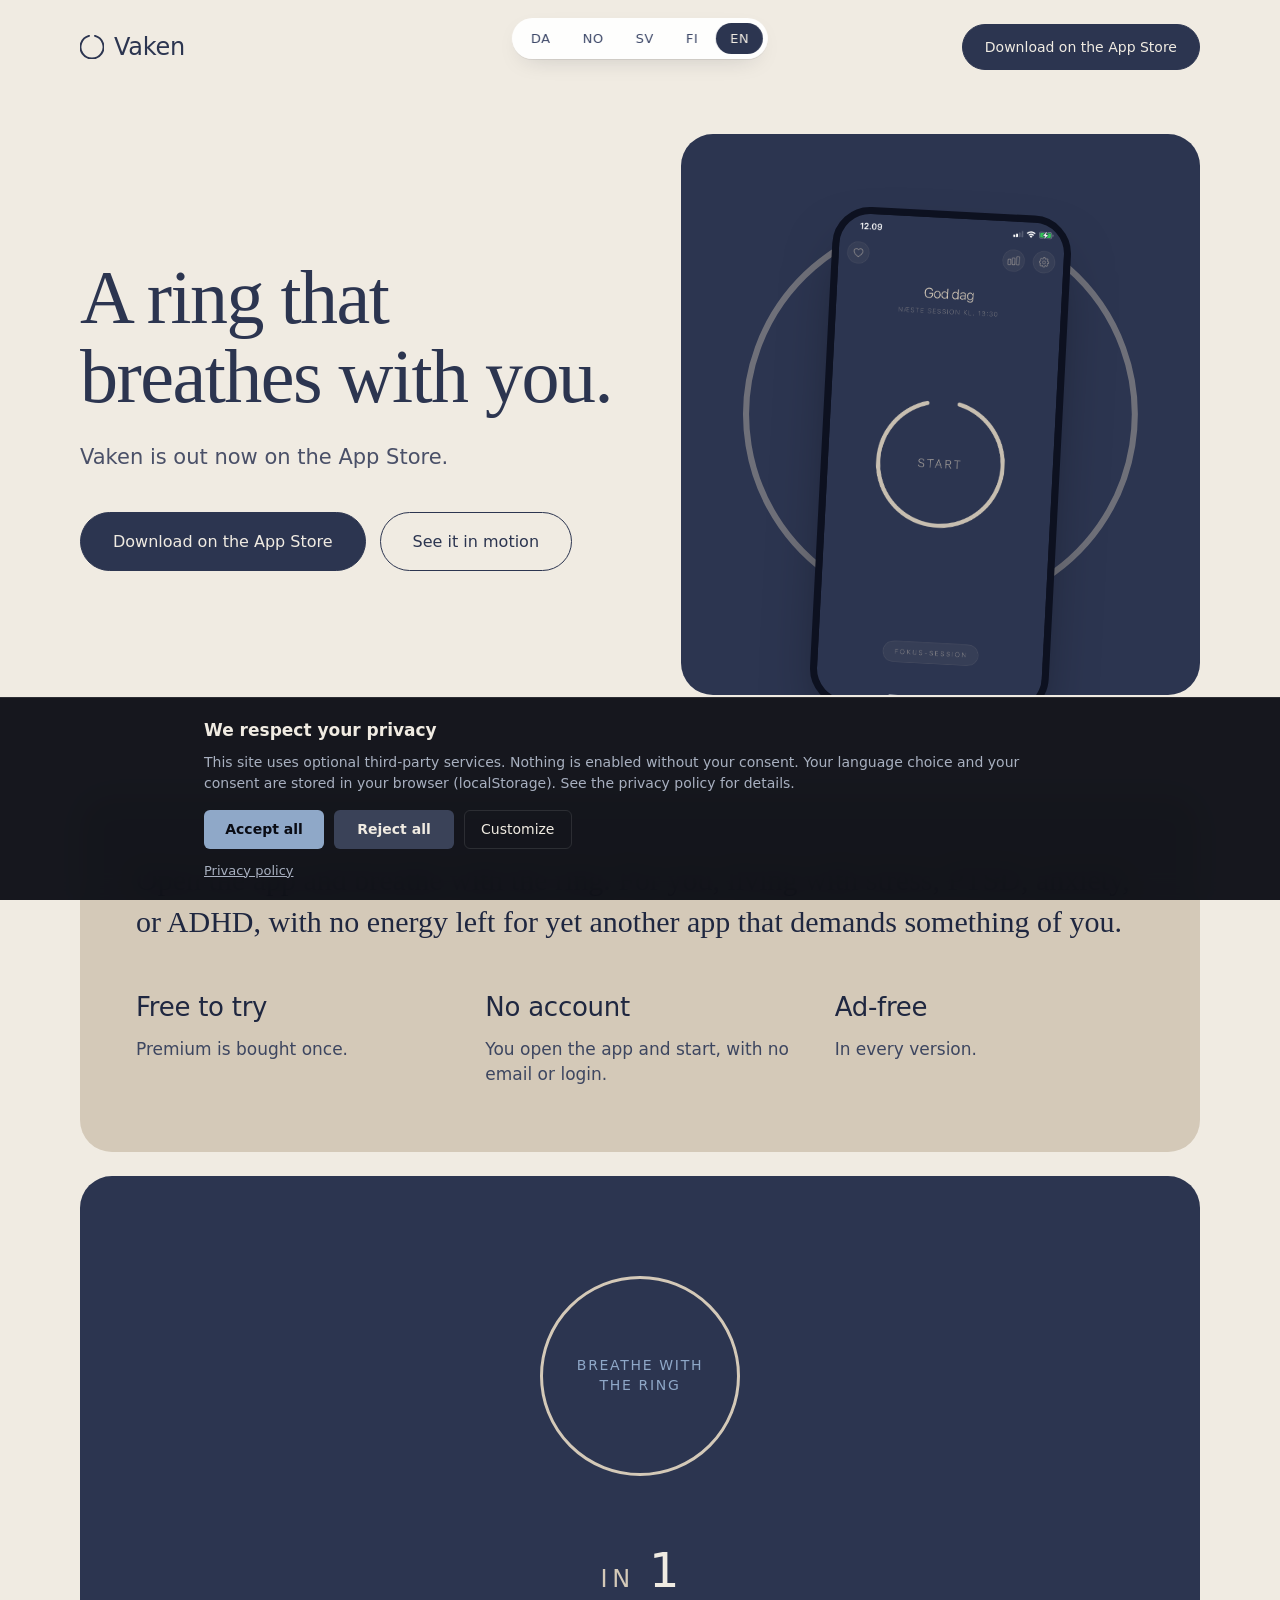
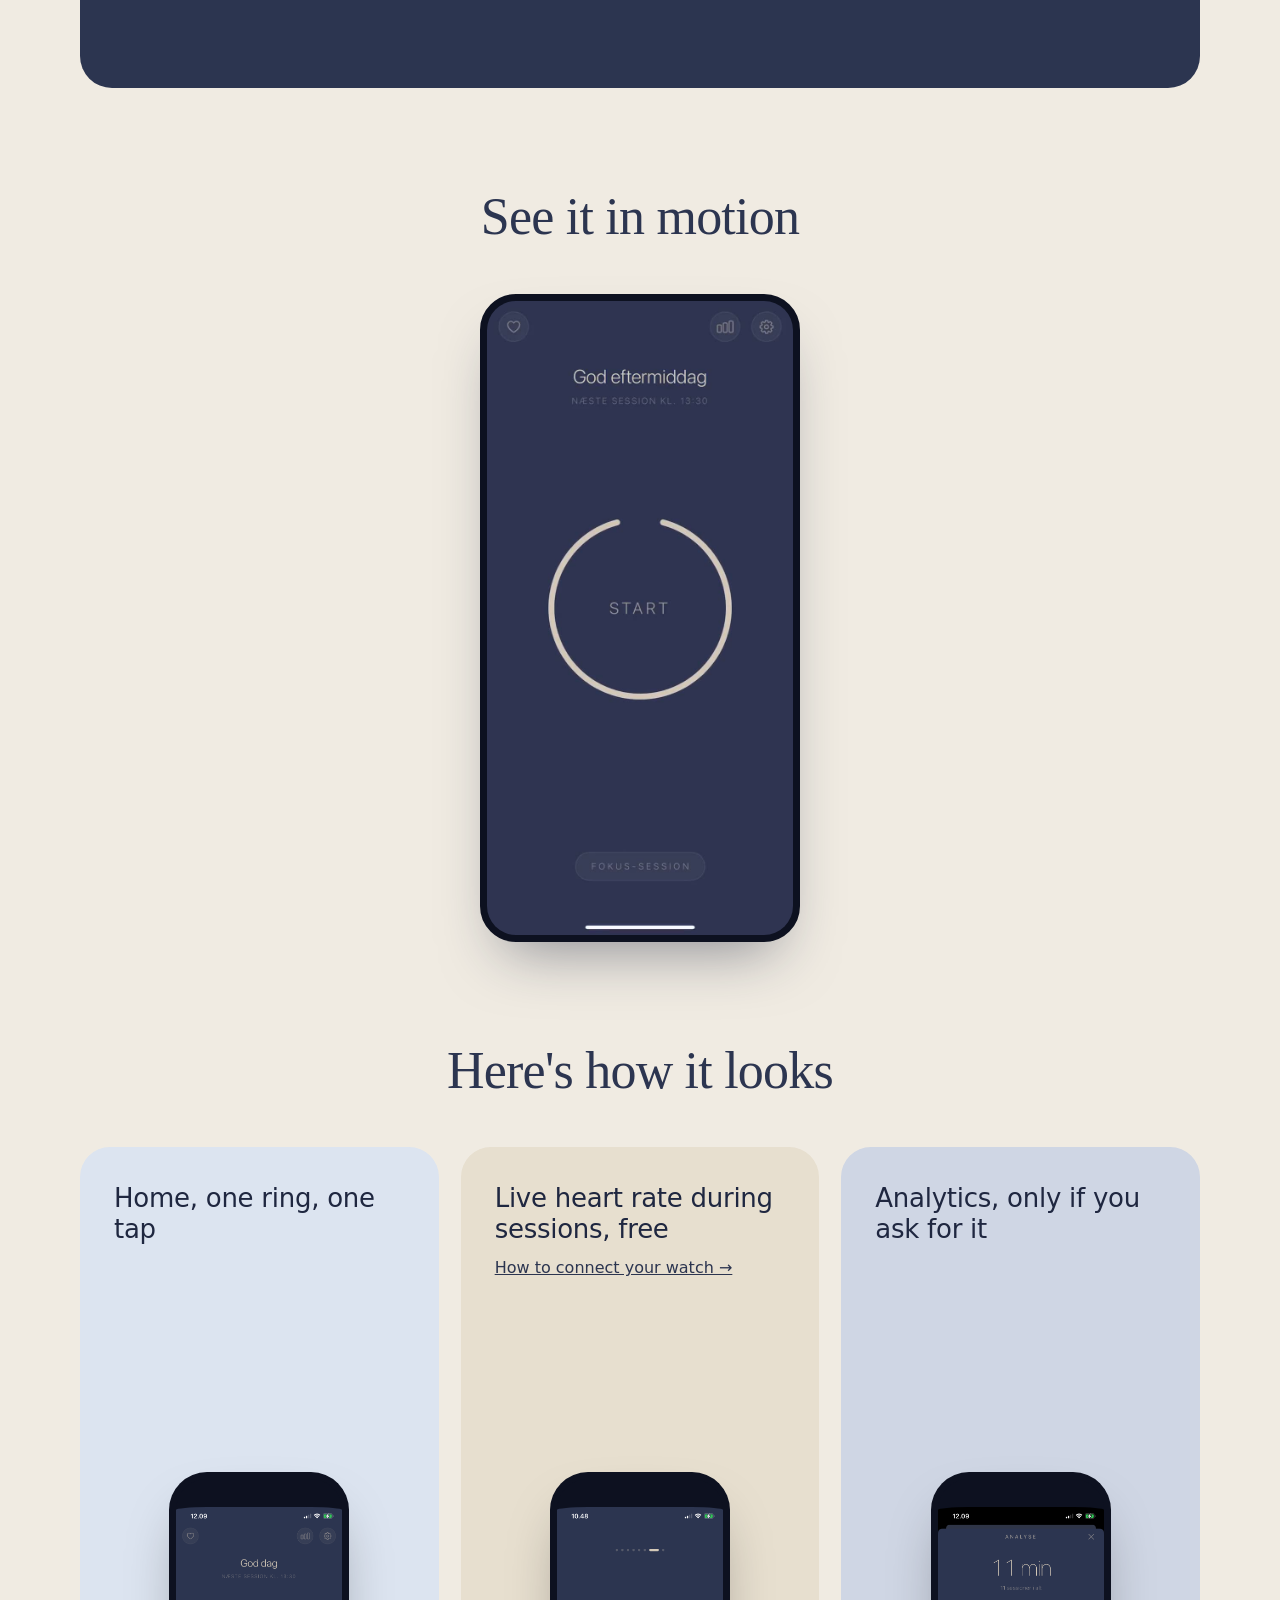
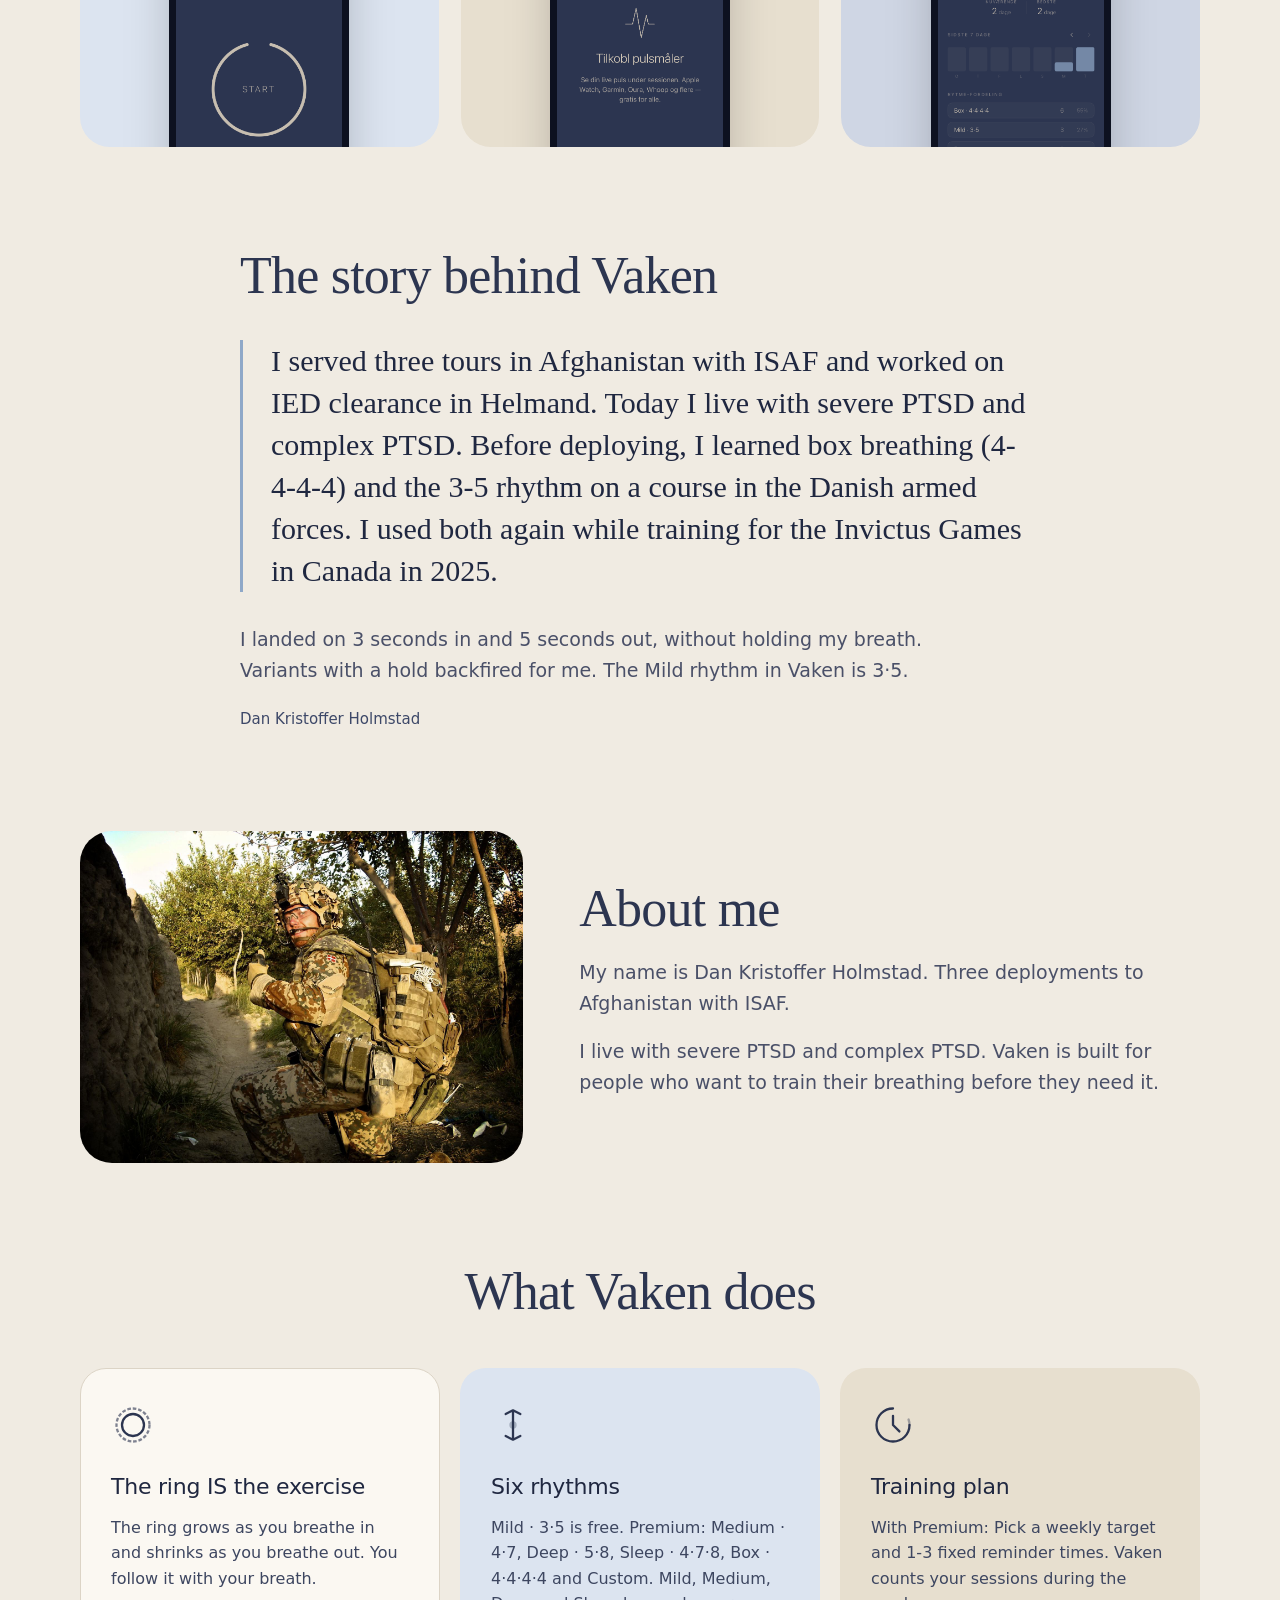
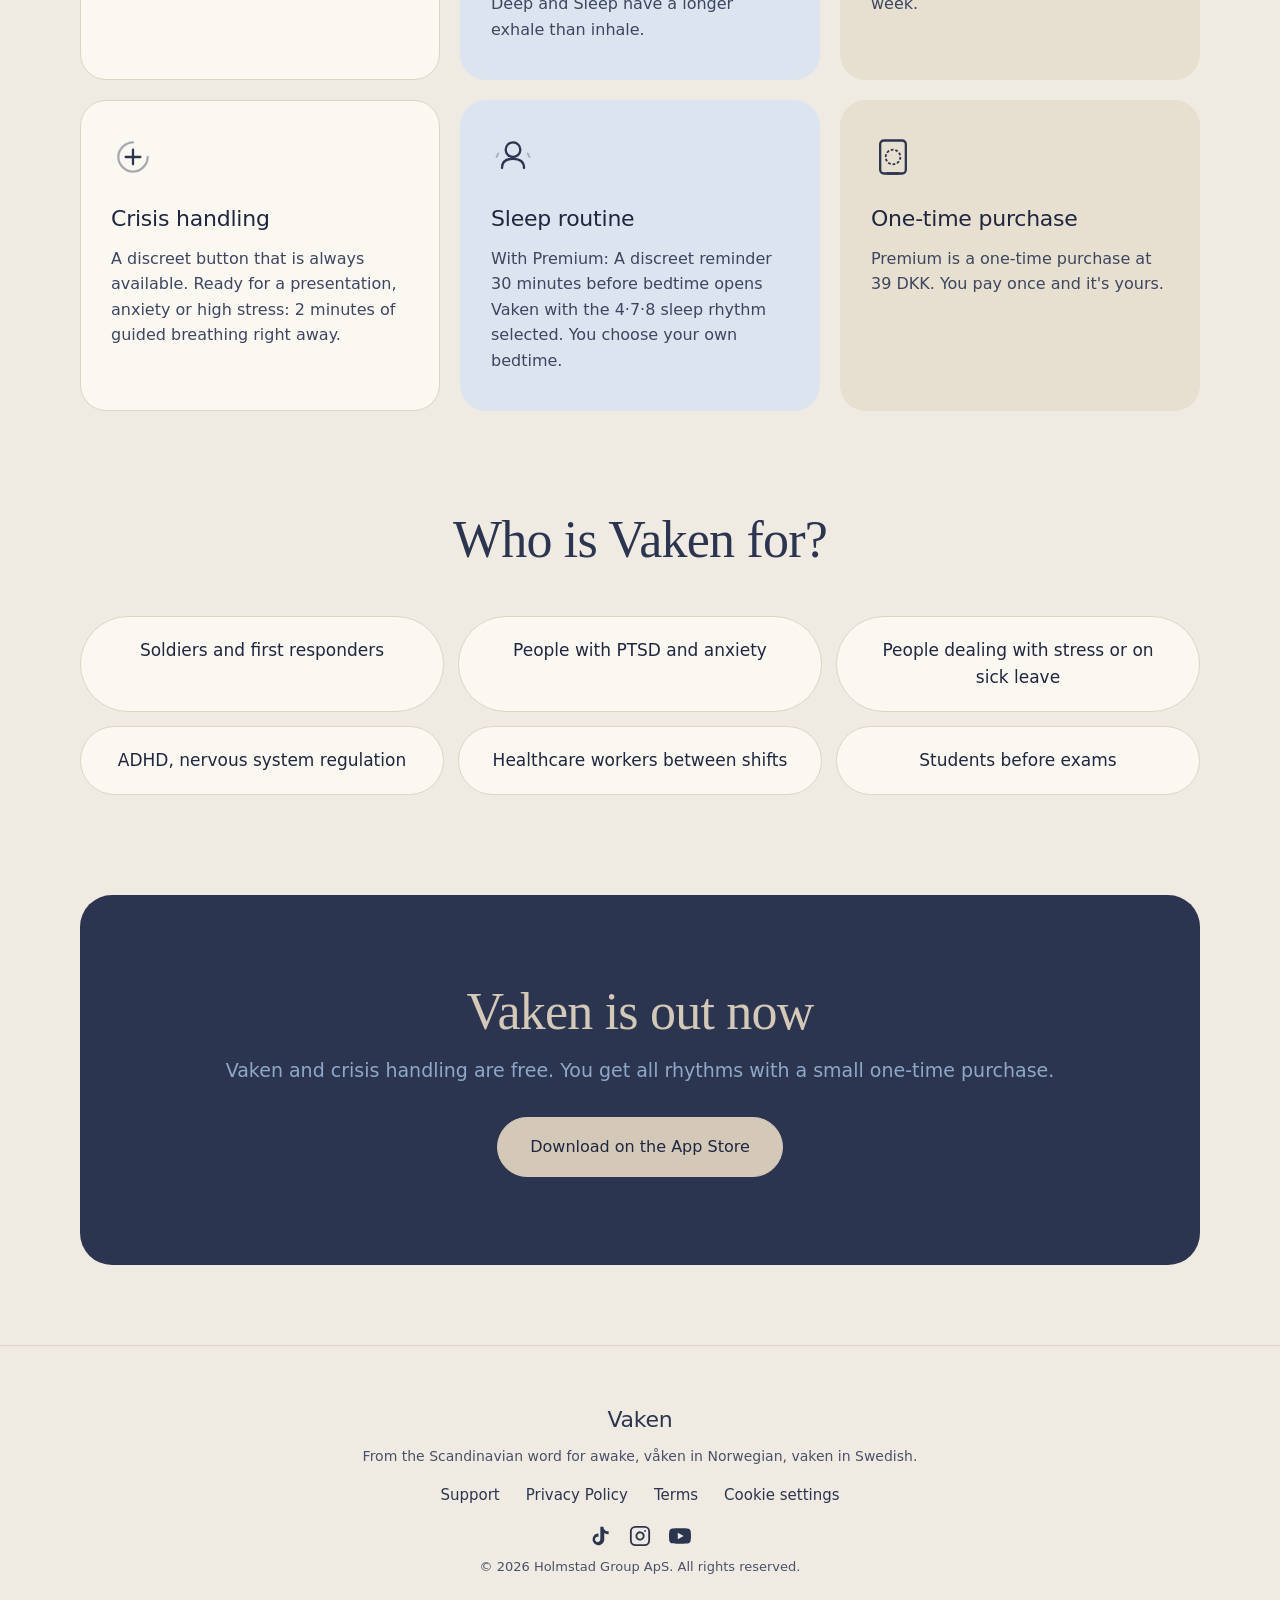
==== commit 6e712c17: "fix(site): second review round, JSON-LD, Norway 113, Apple Watch and privacy Code: - Valid JSON-LD (" ====
--- a/index.html
+++ b/index.html
@@ -31,7 +31,7 @@
     <link rel="stylesheet" href="consent.css">
 
     <!-- JSON-LD structured data, hjælper Google med at vise rich-result-cards.
-         Schema.org-typer: WebSite + Organization (HolmstadIT) + Person (Dan)
+         Schema.org-typer: WebSite + Organization (Holmstad Group ApS) + Person (Dan)
          + SoftwareApplication (Vaken-appen). Bundle'd i én @graph så crawleren
          kan se relationerne (publisher, author osv.) i ét hop. -->
     <script type="application/ld+json">
@@ -51,7 +51,6 @@
           "@type": "Organization",
           "@id": "https://vaken.dk/#organization",
           "name": "Holmstad Group ApS",
-          "alternateName": "Vaken",
           "url": "https://vaken.dk/",
           "email": "support@vaken.dk",
           "telephone": "+45 60147667",
@@ -67,13 +66,13 @@
           "@id": "https://vaken.dk/#dan",
           "name": "Dan Kristoffer Holmstad",
           "jobTitle": "Founder, Vaken",
-          "description": "Tidligere dansk soldat med tre udsendelser til Helmand-provinsen i Afghanistan. Grundlægger af Vaken.",
+          "description": "Tre udsendelser til Afghanistan med ISAF. Grundlægger af Vaken."
         },
         {
           "@type": "SoftwareApplication",
           "@id": "https://vaken.dk/#app",
           "name": "Vaken",
-          "description": "Vejrtrækningsapp med ringen som central metafor. Mild rytme gratis, fire premium-rytmer + custom som engangskøb. Fungerer standalone på iPhone og Apple Watch. Live puls under sessionen via Apple Health, Bluetooth-pulsmåler eller Apple Watch.",
+          "description": "Vejrtrækningsapp med ringen som central metafor. Mild rytme gratis, fire premium-rytmer + custom som engangskøb. Fungerer standalone på iPhone og Apple Watch. Live puls fra Bluetooth-pulsmåler på iPhone og i Vakens Watch-app på Apple Watch.",
           "operatingSystem": "iOS 17+, watchOS 11+",
           "applicationCategory": "HealthApplication",
           "applicationSubCategory": "Mindfulness",
@@ -145,11 +144,11 @@
                     <span class="pledge-title"
                           data-da="Gratis at prøve" data-no="Gratis å prøve" data-sv="Gratis att prova" data-fi="Ilmainen kokeilla" data-en="Free to try">Gratis at prøve</span>
                     <span class="pledge-body"
-                          data-da="Premium er et engangskøb, ikke et abonnement."
-                          data-no="Premium er et engangskjøp, ikke et abonnement."
-                          data-sv="Premium är ett engångsköp, inte en prenumeration."
-                          data-fi="Premium on kertaosto, ei tilaus."
-                          data-en="Premium is a one-time purchase, not a subscription.">Premium er et engangskøb, ikke et abonnement.</span>
+                          data-da="Premium købes én gang."
+                          data-no="Premium kjøpes én gang."
+                          data-sv="Premium köps en gång."
+                          data-fi="Premium ostetaan kerran."
+                          data-en="Premium is bought once.">Premium købes én gang.</span>
                 </li>
                 <li class="pledge-item">
                     <span class="pledge-title"
@@ -205,7 +204,7 @@
                    preload="metadata"
                    width="320"
                    height="558"
-                   aria-label="Skærmoptagelse af Vaken-app: hovedskærmen, en vejrtrækningscyklus med ringen der vokser og krymper"></video>
+                   aria-label="Skærmoptagelse af Vaken-app: hovedskærmen, en vejrtrækningscyklus med ringen der vokser og krymper" data-aria-da="Skærmoptagelse af Vaken-app: hovedskærmen, en vejrtrækningscyklus med ringen der vokser og krymper" data-aria-no="Skjermopptak av Vaken: hovedskjermen og en pustesyklus der ringen vokser og krymper" data-aria-sv="Skärminspelning av Vaken: startskärmen och en andningscykel där ringen växer och krymper" data-aria-fi="Näytöntallenne Vakenista: pääsivu ja hengitysjakso, jossa rengas kasvaa ja kutistuu" data-aria-en="Screen recording of Vaken: the home screen and a breathing cycle where the ring grows and shrinks"></video>
         </div>
     </section>
 
@@ -215,22 +214,22 @@
             <h2 data-da="Sådan ser det ud" data-no="Slik ser det ut" data-sv="Så här ser det ut" data-fi="Tältä se näyttää" data-en="Here's how it looks">Sådan ser det ud</h2>
             <div class="screenshots-grid">
                 <figure class="screenshot-card">
-                    <img src="images/IMG_0046.PNG" alt="Vaken hovedskærm, ringen og START-knap" loading="lazy" width="260" height="563">
+                    <img src="images/IMG_0046.PNG" alt="Vaken hovedskærm, ringen og START-knap" data-alt-da="Vaken hovedskærm, ringen og START-knap" data-alt-no="Vaken hovedskjerm, ringen og START-knappen" data-alt-sv="Vakens startskärm, ringen och START-knappen" data-alt-fi="Vakenin pääsivu, rengas ja START-painike" data-alt-en="Vaken home screen, the ring and the START button" loading="lazy" width="260" height="563">
                     <figcaption class="screenshot-caption"
-                                data-da="Hovedskærm, én ring, ét tap"
+                                data-da="Hovedskærm, én ring, ét tryk"
                                 data-no="Hovedskjerm, én ring, ett trykk"
                                 data-sv="Huvudskärm, en ring, ett tryck"
                                 data-fi="Pääsivu, yksi rengas, yksi napautus"
                                 data-en="Home, one ring, one tap">
-                        Hovedskærm, én ring, ét tap
+                        Hovedskærm, én ring, ét tryk
                     </figcaption>
                 </figure>
                 <figure class="screenshot-card">
-                    <img src="images/IMG_0042.PNG" alt="Skærmen Tilkobl pulsmåler med Apple Watch, Garmin, Oura og Whoop" loading="lazy" width="260" height="563">
+                    <img src="images/IMG_0042.PNG" alt="Skærmen Tilkobl pulsmåler med Apple Watch, Garmin, Oura og Whoop" data-alt-da="Skærmen Tilkobl pulsmåler med Apple Watch, Garmin, Oura og Whoop" data-alt-no="Skjermen Koble til pulsmåler med Apple Watch, Garmin, Oura og Whoop" data-alt-sv="Skärmen Anslut pulsmätare med Apple Watch, Garmin, Oura och Whoop" data-alt-fi="Yhdistä sykemittari -näyttö: Apple Watch, Garmin, Oura ja Whoop" data-alt-en="The Connect heart rate monitor screen with Apple Watch, Garmin, Oura and Whoop" loading="lazy" width="260" height="563">
                     <figcaption class="screenshot-caption"
                                 data-da="Live puls under sessionen, gratis"
                                 data-no="Live puls under økten, gratis"
-                                data-sv="Live puls under sessionen, gratis"
+                                data-sv="Livepuls under sessionen, gratis"
                                 data-fi="Live-syke istunnon aikana, ilmainen"
                                 data-en="Live heart rate during sessions, free">
                         Live puls under sessionen, gratis
@@ -243,7 +242,7 @@
                        data-en="How to connect your watch →">Sådan tilkobler du dit ur →</a>
                 </figure>
                 <figure class="screenshot-card">
-                    <img src="images/IMG_0047.PNG" alt="Analyseskærm med sessioner, rytmefordeling og de sidste 7 dage" loading="lazy" width="260" height="563">
+                    <img src="images/IMG_0047.PNG" alt="Analyseskærm med sessioner, rytmefordeling og de sidste 7 dage" data-alt-da="Analyseskærm med sessioner, rytmefordeling og de sidste 7 dage" data-alt-no="Analyseskjerm med økter, rytmefordeling og de siste 7 dagene" data-alt-sv="Analysskärm med sessioner, rytmfördelning och de senaste 7 dagarna" data-alt-fi="Analyysinäyttö: istunnot, rytmijakauma ja viimeiset 7 päivää" data-alt-en="Analytics screen with sessions, rhythm distribution and the last 7 days" loading="lazy" width="260" height="563">
                     <figcaption class="screenshot-caption"
                                 data-da="Analyse, kun hvis du beder om det"
                                 data-no="Analyse, kun hvis du ber om det"
@@ -263,7 +262,7 @@
             <h2 data-da="Historien bag Vaken" data-no="Historien bak Vaken" data-sv="Historien bakom Vaken" data-fi="Vakenin tarina" data-en="The story behind Vaken">Historien bag Vaken</h2>
             <blockquote>
                 <p data-da="Jeg har været udsendt tre gange til Afghanistan med ISAF og har arbejdet med IED-rydning i Helmand. I dag lever jeg med svær PTSD og cPTSD. Før udsendelsen lærte jeg box breathing (4-4-4-4) og 3-5-rytmen på et kursus i Forsvaret. Begge dele brugte jeg igen, da jeg trænede til Invictus Games i Canada i 2025."
-                   data-no="Jeg har vært utsendt tre ganger til Afghanistan med ISAF og har arbeidet med IED-rydding i Helmand. I dag lever jeg med alvorlig PTSD og kompleks PTSD. Før utsendelsen lærte jeg box breathing (4-4-4-4) og 3-5-rytmen på et kurs i Forsvaret. Begge deler brukte jeg igjen da jeg trente til Invictus Games i Canada i 2025."
+                   data-no="Jeg har vært utsendt tre ganger til Afghanistan med ISAF og har arbeidet med IED-rydding i Helmand. I dag lever jeg med alvorlig PTSD og kompleks PTSD. Før utsendelsen lærte jeg box breathing (4-4-4-4) og 3-5-rytmen på et kurs i det danske Forsvaret. Begge deler brukte jeg igjen da jeg trente til Invictus Games i Canada i 2025."
                    data-sv="Jag har tjänstgjort tre gånger i Afghanistan med ISAF och arbetat med IED-röjning i Helmand. Idag lever jag med svår PTSD och komplex PTSD. Före utlandstjänsten lärde jag mig box breathing (4-4-4-4) och 3-5-rytmen på en kurs i det danska försvaret. Båda använde jag igen när jag tränade inför Invictus Games i Kanada 2025."
                    data-fi="Olen palvellut kolme kertaa Afganistanissa ISAF-operaatiossa ja tehnyt IED-raivausta Helmandissa. Tänä päivänä elän vakavan PTSD:n ja kompleksisen PTSD:n kanssa. Ennen komennusta opin box breathing -hengityksen (4-4-4-4) ja 3-5-rytmin kurssilla Tanskan puolustusvoimissa. Käytin molempia uudelleen, kun harjoittelin Invictus Gamesia varten Kanadassa vuonna 2025."
                    data-en="I served three tours in Afghanistan with ISAF and worked on IED clearance in Helmand. Today I live with severe PTSD and complex PTSD. Before deploying, I learned box breathing (4-4-4-4) and the 3-5 rhythm on a course in the Danish armed forces. I used both again while training for the Invictus Games in Canada in 2025.">
@@ -286,17 +285,17 @@
         <div class="container">
             <div class="about-layout">
                 <div class="about-image">
-                    <img src="images/dan.jpg" alt="Dan Kristoffer Holmstad i Helmand, Afghanistan" loading="lazy">
+                    <img src="images/dan.jpg" alt="Dan Kristoffer Holmstad" loading="lazy">
                 </div>
                 <div class="about-text">
                     <h2 data-da="Om mig" data-no="Om meg" data-sv="Om mig" data-fi="Tietoa minusta" data-en="About me">Om mig</h2>
-                    <p data-da="Jeg hedder Dan Kristoffer Holmstad. Tre udsendelser til Helmand-provinsen i Afghanistan som dansk soldat."
-                       data-no="Jeg heter Dan Kristoffer Holmstad. Tre utsendelser til Helmand-provinsen i Afghanistan som dansk soldat."
-                       data-sv="Jag heter Dan Kristoffer Holmstad. Tre insatser i Helmand-provinsen i Afghanistan som dansk soldat."
-                       data-fi="Nimeni on Dan Kristoffer Holmstad. Kolme operaatiota Helmandin maakunnassa Afganistanissa tanskalaisena sotilaana."
-                       data-en="My name is Dan Kristoffer Holmstad. Three tours in Helmand Province, Afghanistan as a Danish soldier.">
-                        Jeg hedder Dan Kristoffer Holmstad. Tre udsendelser til Helmand-provinsen i Afghanistan som dansk soldat.
-                    </p>
+                    <p data-da="Jeg hedder Dan Kristoffer Holmstad. Tre udsendelser til Afghanistan med ISAF."
+                       data-no="Jeg heter Dan Kristoffer Holmstad. Tre utsendelser til Afghanistan med ISAF."
+                       data-sv="Jag heter Dan Kristoffer Holmstad. Tre insatser i Afghanistan med ISAF."
+                       data-fi="Nimeni on Dan Kristoffer Holmstad. Kolme komennusta Afganistaniin ISAFin mukana."
+                       data-en="My name is Dan Kristoffer Holmstad. Three deployments to Afghanistan with ISAF.">
+                Jeg hedder Dan Kristoffer Holmstad. Tre udsendelser til Afghanistan med ISAF.
+            </p>
                     <p data-da="Jeg lever med svær PTSD og cPTSD. Vaken er bygget til dem, der vil træne vejrtrækningen, før de får brug for den."
                        data-no="Jeg lever med alvorlig PTSD og kompleks PTSD. Vaken er bygget for dem som vil trene pusten før de trenger den."
                        data-sv="Jag lever med svår PTSD och komplex PTSD. Vaken är byggd för dem som vill träna andningen innan de behöver den."
@@ -338,12 +337,12 @@
                         </svg>
                     </div>
                     <h3 data-da="Seks rytmer" data-no="Seks rytmer" data-sv="Sex rytmer" data-fi="Kuusi rytmiä" data-en="Six rhythms">Seks rytmer</h3>
-                    <p data-da="Mild · 3·5 er gratis. Premium: Medium · 4·7, Dyb · 5·8, Søvn · 4·7·8, Box · 4·4·4·4 og Custom. Alle undtagen Box har længere udånding end indånding."
-                       data-no="Mild · 3·5 er gratis. Premium: Medium · 4·7, Dyp · 5·8, Søvn · 4·7·8, Boks · 4·4·4·4 og Tilpasset. Alle unntatt Boks har lengre utpust enn innpust."
-                       data-sv="Mild · 3·5 är gratis. Premium: Medium · 4·7, Djup · 5·8, Sömn · 4·7·8, Box · 4·4·4·4 och Anpassad. Alla utom Box har längre utandning än inandning."
-                       data-fi="Lievä · 3·5 on ilmainen. Premium: Medium · 4·7, Syvä · 5·8, Uni · 4·7·8, Box · 4·4·4·4 ja Mukautettu. Boxia lukuun ottamatta kaikissa uloshengitys on sisäänhengitystä pidempi."
-                       data-en="Mild · 3·5 is free. Premium: Medium · 4·7, Deep · 5·8, Sleep · 4·7·8, Box · 4·4·4·4 and Custom. All except Box have a longer exhale than inhale.">
-                        Mild · 3·5 er gratis. Premium: Medium · 4·7, Dyb · 5·8, Søvn · 4·7·8, Box · 4·4·4·4 og Custom. Alle undtagen Box har længere udånding end indånding.
+                    <p data-da="Mild · 3·5 er gratis. Premium: Medium · 4·7, Dyb · 5·8, Søvn · 4·7·8, Box · 4·4·4·4 og Custom. Mild, Medium, Dyb og Søvn har længere udånding end indånding."
+                       data-no="Mild · 3·5 er gratis. Premium: Medium · 4·7, Dyp · 5·8, Søvn · 4·7·8, Boks · 4·4·4·4 og Tilpasset. Mild, Medium, Dyp og Søvn har lengre utpust enn innpust."
+                       data-sv="Mild · 3·5 är gratis. Premium: Medium · 4·7, Djup · 5·8, Sömn · 4·7·8, Box · 4·4·4·4 och Anpassad. Mild, Medium, Djup och Sömn har längre utandning än inandning."
+                       data-fi="Lievä · 3·5 on ilmainen. Premium: Medium · 4·7, Syvä · 5·8, Uni · 4·7·8, Box · 4·4·4·4 ja Mukautettu. Lievä-, Medium-, Syvä- ja Uni-rytmeissä uloshengitys on sisäänhengitystä pidempi."
+                       data-en="Mild · 3·5 is free. Premium: Medium · 4·7, Deep · 5·8, Sleep · 4·7·8, Box · 4·4·4·4 and Custom. Mild, Medium, Deep and Sleep have a longer exhale than inhale.">
+                        Mild · 3·5 er gratis. Premium: Medium · 4·7, Dyb · 5·8, Søvn · 4·7·8, Box · 4·4·4·4 og Custom. Mild, Medium, Dyb og Søvn har længere udånding end indånding.
                     </p>
                 </div>
                 <div class="feature-card">
@@ -355,12 +354,12 @@
                         </svg>
                     </div>
                     <h3 data-da="Træningsplan" data-no="Treningsplan" data-sv="Träningsplan" data-fi="Harjoitussuunnitelma" data-en="Training plan">Træningsplan</h3>
-                    <p data-da="Vælg et ugentligt mål og 1-3 faste tidspunkter til påmindelser. Vaken tæller dine sessioner i ugen."
-                       data-no="Velg et ukentlig mål og 1-3 faste tidspunkter for påminnelser. Vaken teller øktene dine i uken."
-                       data-sv="Välj ett veckomål och 1-3 fasta tider för påminnelser. Vaken räknar dina sessioner under veckan."
-                       data-fi="Valitse viikkotavoite ja 1-3 kiinteää muistutusaikaa. Vaken laskee viikon istuntosi."
-                       data-en="Pick a weekly target and 1-3 fixed reminder times. Vaken counts your sessions during the week.">
-                        Vælg et ugentligt mål og 1-3 faste tidspunkter til påmindelser. Vaken tæller dine sessioner i ugen.
+                    <p data-da="Med Premium: Vælg et ugentligt mål og 1-3 faste tidspunkter til påmindelser. Vaken tæller dine sessioner i ugen."
+                       data-no="Med Premium: Velg et ukentlig mål og 1-3 faste tidspunkter for påminnelser. Vaken teller øktene dine i uken."
+                       data-sv="Med Premium: Välj ett veckomål och 1-3 fasta tider för påminnelser. Vaken räknar dina sessioner under veckan."
+                       data-fi="Premiumilla: Valitse viikkotavoite ja 1-3 kiinteää muistutusaikaa. Vaken laskee viikon istuntosi."
+                       data-en="With Premium: Pick a weekly target and 1-3 fixed reminder times. Vaken counts your sessions during the week.">
+                        Med Premium: Vælg et ugentligt mål og 1-3 faste tidspunkter til påmindelser. Vaken tæller dine sessioner i ugen.
                     </p>
                 </div>
                 <div class="feature-card">
@@ -389,12 +388,12 @@
                         </svg>
                     </div>
                     <h3 data-da="Søvnrutine" data-no="Søvnrutine" data-sv="Sömnrutin" data-fi="Unirutiini" data-en="Sleep routine">Søvnrutine</h3>
-                    <p data-da="En diskret påmindelse 30 minutter før sengetid åbner Vaken med søvnrytmen 4·7·8 valgt. Du vælger selv din sengetid."
-                       data-no="En diskret påminnelse 30 minutter før leggetid åpner Vaken med søvnrytmen 4·7·8 valgt. Du velger selv leggetiden."
-                       data-sv="En diskret påminnelse 30 minuter före sänggåendet öppnar Vaken med sömnrytmen 4·7·8 vald. Du väljer själv när du går och lägger dig."
-                       data-fi="Hienovarainen muistutus 30 minuuttia ennen nukkumaanmenoa avaa Vakenin uni-rytmi 4·7·8 valittuna. Valitset itse nukkumaanmenoaikasi."
-                       data-en="A discreet reminder 30 minutes before bedtime opens Vaken with the 4·7·8 sleep rhythm selected. You choose your own bedtime.">
-                        En diskret påmindelse 30 minutter før sengetid åbner Vaken med søvnrytmen 4·7·8 valgt. Du vælger selv din sengetid.
+                    <p data-da="Med Premium: En diskret påmindelse 30 minutter før sengetid åbner Vaken med søvnrytmen 4·7·8 valgt. Du vælger selv din sengetid."
+                       data-no="Med Premium: En diskret påminnelse 30 minutter før leggetid åpner Vaken med søvnrytmen 4·7·8 valgt. Du velger selv leggetiden."
+                       data-sv="Med Premium: En diskret påminnelse 30 minuter före sänggåendet öppnar Vaken med sömnrytmen 4·7·8 vald. Du väljer själv när du går och lägger dig."
+                       data-fi="Premiumilla: Hienovarainen muistutus 30 minuuttia ennen nukkumaanmenoa avaa Vakenin uni-rytmi 4·7·8 valittuna. Valitset itse nukkumaanmenoaikasi."
+                       data-en="With Premium: A discreet reminder 30 minutes before bedtime opens Vaken with the 4·7·8 sleep rhythm selected. You choose your own bedtime.">
+                        Med Premium: En diskret påmindelse 30 minutter før sengetid åbner Vaken med søvnrytmen 4·7·8 valgt. Du vælger selv din sengetid.
                     </p>
                 </div>
                 <div class="feature-card">
@@ -405,14 +404,14 @@
                             <circle cx="24" cy="24" r="8" stroke="currentColor" stroke-width="2" stroke-dasharray="3 2"/>
                         </svg>
                     </div>
-                    <h3 data-da="Intet abonnement" data-no="Ingen abonnement" data-sv="Ingen prenumeration" data-fi="Ei tilausta" data-en="No subscription">Intet abonnement</h3>
-                    <p data-da="Gratis at prøve og uden reklamer. Premium er et engangskøb på 39 kr. Du betaler én gang, så er det dit."
-                       data-no="Gratis å prøve og uten reklame. Premium er et engangskjøp. Du betaler én gang, så er det ditt."
-                       data-sv="Gratis att prova och utan annonser. Premium är ett engångsköp. Du betalar en gång och äger det sedan."
-                       data-fi="Ilmainen kokeilla ja ilman mainoksia. Premium on kertaosto. Maksat kerran, ja se on sinun."
-                       data-en="Free to try and without ads. Premium is a one-time purchase at 39 DKK. You pay once and it's yours.">
-                        Gratis at prøve og uden reklamer. Premium er et engangskøb på 39 kr. Du betaler én gang, så er det dit.
-                    </p>
+                    <h3 data-da="Engangskøb" data-no="Engangskjøp" data-sv="Engångsköp" data-fi="Kertaosto" data-en="One-time purchase">Engangskøb</h3>
+                    <p data-da="Premium er et engangskøb på 39 kr. Du betaler én gang, så er det dit."
+                       data-no="Premium er et engangskjøp. Du betaler én gang, så er det ditt."
+                       data-sv="Premium är ett engångsköp. Du betalar en gång och äger det sedan."
+                       data-fi="Premium on kertaosto. Maksat kerran, ja se on sinun."
+                       data-en="Premium is a one-time purchase at 39 DKK. You pay once and it's yours.">
+                Premium er et engangskøb på 39 kr. Du betaler én gang, så er det dit.
+            </p>
                 </div>
             </div>
         </div>
@@ -438,12 +437,12 @@
         <div class="container">
             <h2 data-da="Vaken er ude nu" data-no="Vaken er ute nå" data-sv="Vaken är ute nu" data-fi="Vaken on saatavilla" data-en="Vaken is out now">Vaken er ude nu</h2>
             <p class="signup-text"
-               data-da="Gratis at downloade. Krisehåndtering er gratis. Fulde rytmer er et lille engangskøb."
-               data-no="Gratis å laste ned. Krisehåndtering er gratis. Fulle rytmer er et lite engangskjøp."
-               data-sv="Gratis att ladda ner. Krishantering är gratis. Fulla rytmer är ett litet engångsköp."
-               data-fi="Ilmainen ladata. Kriisitila on ilmainen. Täydet rytmit ovat pieni kertamaksu."
-               data-en="Free to download. Crisis handling is free. Full rhythms are a small one-time purchase.">
-                Gratis at downloade. Krisehåndtering er gratis. Fulde rytmer er et lille engangskøb.
+               data-da="Vaken og krisehåndteringen er gratis. Alle rytmer får du med et lille engangskøb."
+               data-no="Vaken og krisehåndteringen er gratis. Alle rytmer får du med et lite engangskjøp."
+               data-sv="Vaken och krishanteringen är gratis. Alla rytmer får du med ett litet engångsköp."
+               data-fi="Vaken ja kriisitila ovat ilmaisia. Kaikki rytmit saat pienellä kertaostolla."
+               data-en="Vaken and crisis handling are free. You get all rhythms with a small one-time purchase.">
+                Vaken og krisehåndteringen er gratis. Alle rytmer får du med et lille engangskøb.
             </p>
             <a href="https://apps.apple.com/app/id6762458404" class="cta-btn"
                data-da="Hent på App Store"
@@ -466,9 +465,9 @@
                 Fra det skandinaviske ord for vågen, våken på norsk, vaken på svensk.
             </p>
             <div class="footer-links">
-                <a href="/support.html" data-da="Support" data-no="Support" data-sv="Support" data-fi="Tuki" data-en="Support">Support</a>
-                <a href="/privacy.html" data-da="Privatlivspolitik" data-no="Personvernerklæring" data-sv="Integritetspolicy" data-fi="Tietosuojakäytäntö" data-en="Privacy Policy">Privatlivspolitik</a>
-                <a href="/terms.html" data-da="Vilkår" data-no="Vilkår" data-sv="Villkor" data-fi="Ehdot" data-en="Terms">Vilkår</a>
+                <a href="/support" data-da="Support" data-no="Support" data-sv="Support" data-fi="Tuki" data-en="Support">Support</a>
+                <a href="/privacy" data-da="Privatlivspolitik" data-no="Personvernerklæring" data-sv="Integritetspolicy" data-fi="Tietosuojakäytäntö" data-en="Privacy Policy">Privatlivspolitik</a>
+                <a href="/terms" data-da="Vilkår" data-no="Vilkår" data-sv="Villkor" data-fi="Ehdot" data-en="Terms">Vilkår</a>
                 <a href="#" data-cc-open-settings data-da="Cookie-indstillinger" data-no="Cookie-innstillinger" data-sv="Cookie-inställningar" data-fi="Evästeasetukset" data-en="Cookie settings">Cookie-indstillinger</a>
             </div>
             <div class="footer-social">
--- a/style.css
+++ b/style.css
@@ -35,7 +35,7 @@
 img { max-width: 100%; display: block; }
 a { color: inherit; }
 :focus-visible { outline: 3px solid var(--fjord); outline-offset: 3px; border-radius: 6px; }
-.try-section :focus-visible, .signup .container :focus-visible, .hero-panel :focus-visible { outline-color: var(--sand); }
+.try-section :focus-visible, .signup .container :focus-visible, .hero-panel :focus-visible, .cc-banner :focus-visible, .cc-modal :focus-visible { outline-color: var(--sand); }
 
 .container {
     max-width: 1200px;
@@ -457,7 +457,7 @@
     .signup .container { margin: 0 16px; padding: 56px 24px; border-radius: 28px; }
 }
 
-@media (max-width: 760px) {
+@media (max-width: 820px) {
     .lang-nav { top: 12px; left: auto; right: 12px; transform: none; }
     .lang-btn { padding: 7px 10px; font-size: 12px; }
     .site-header { padding-top: 20px; padding-bottom: 8px; }
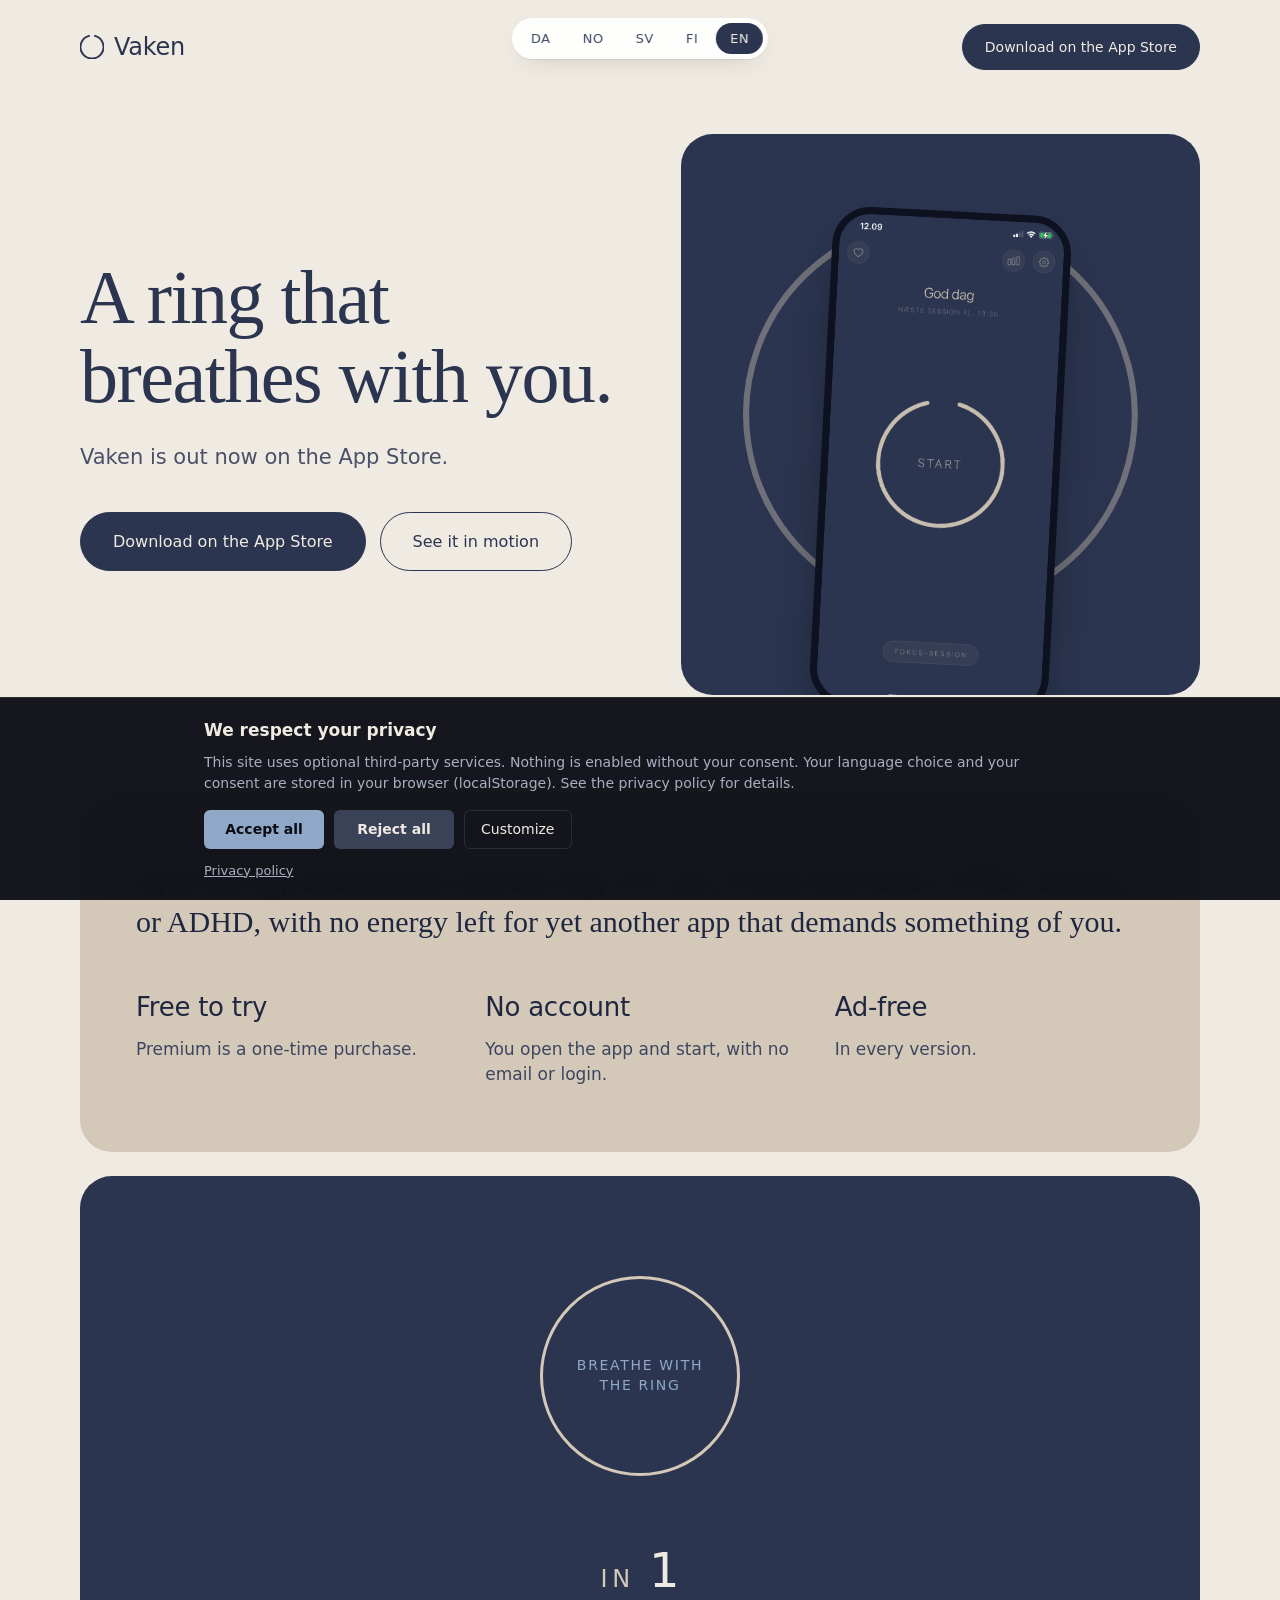
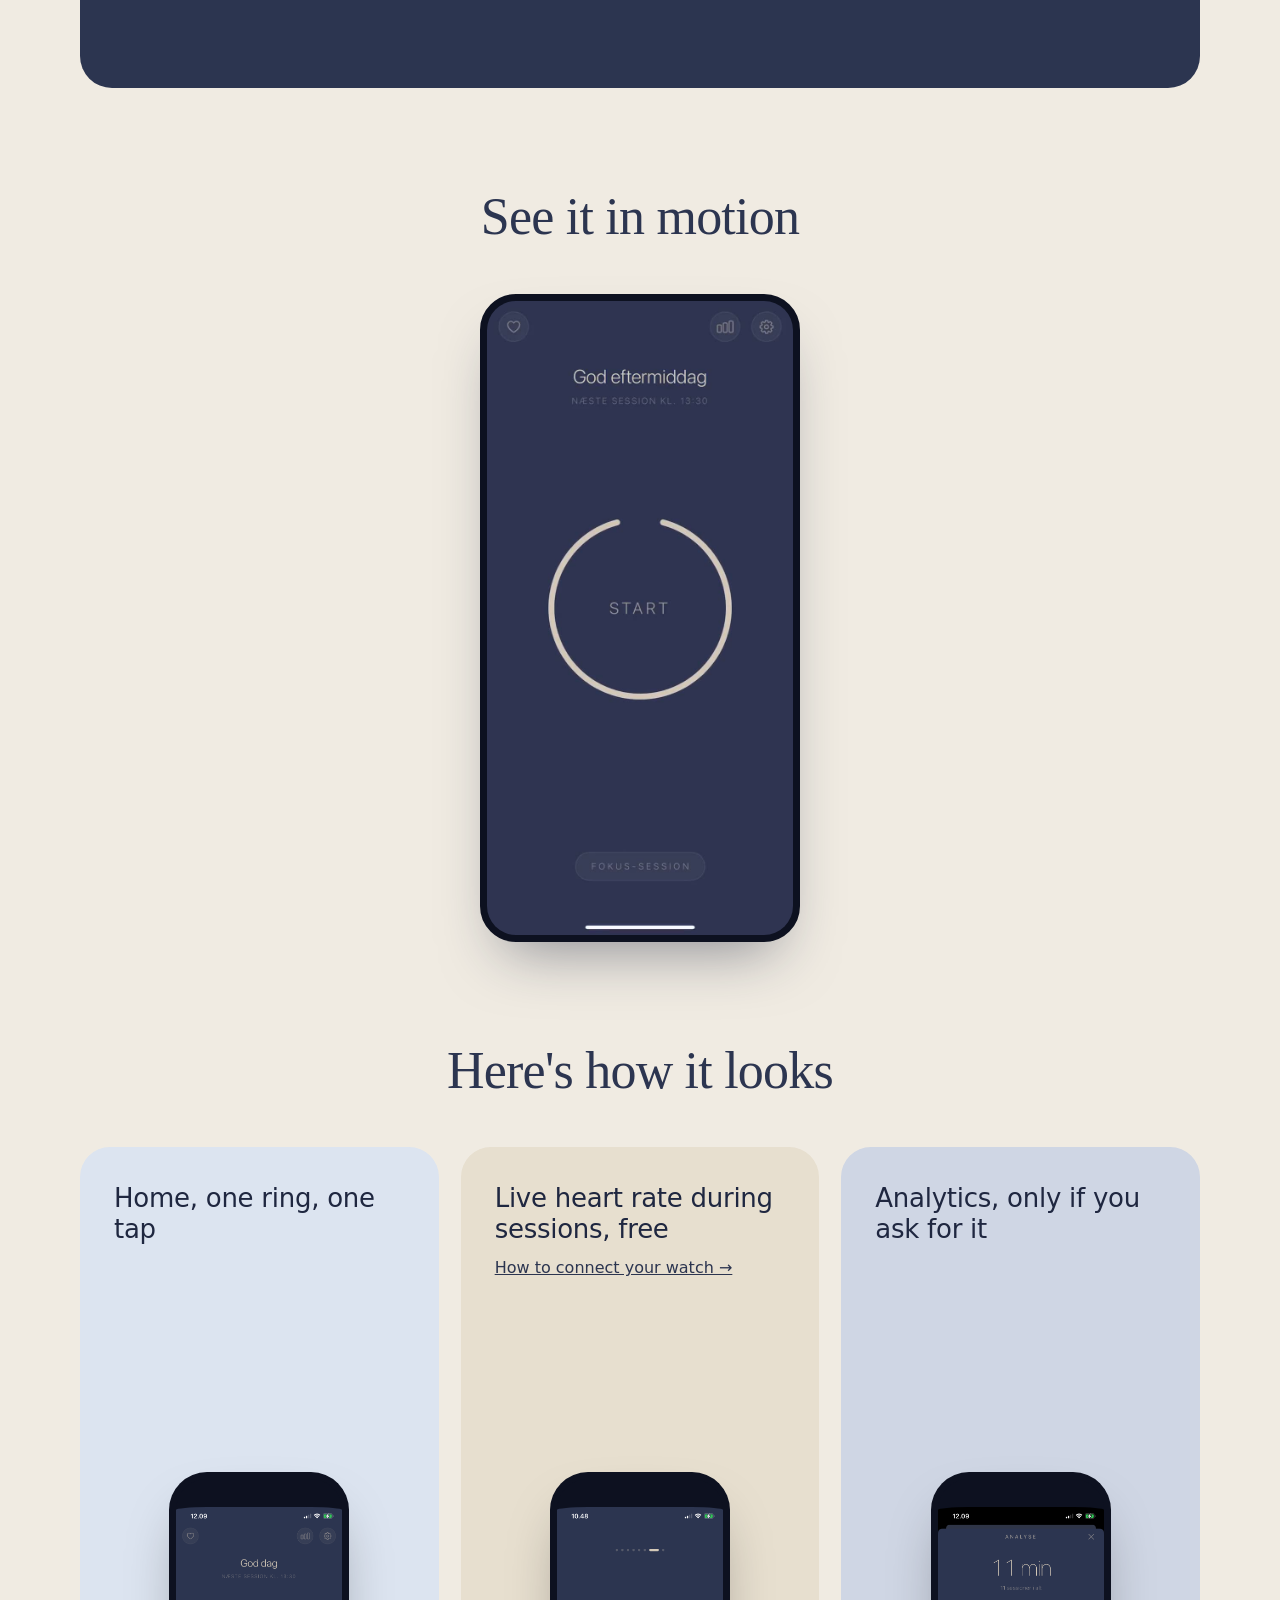
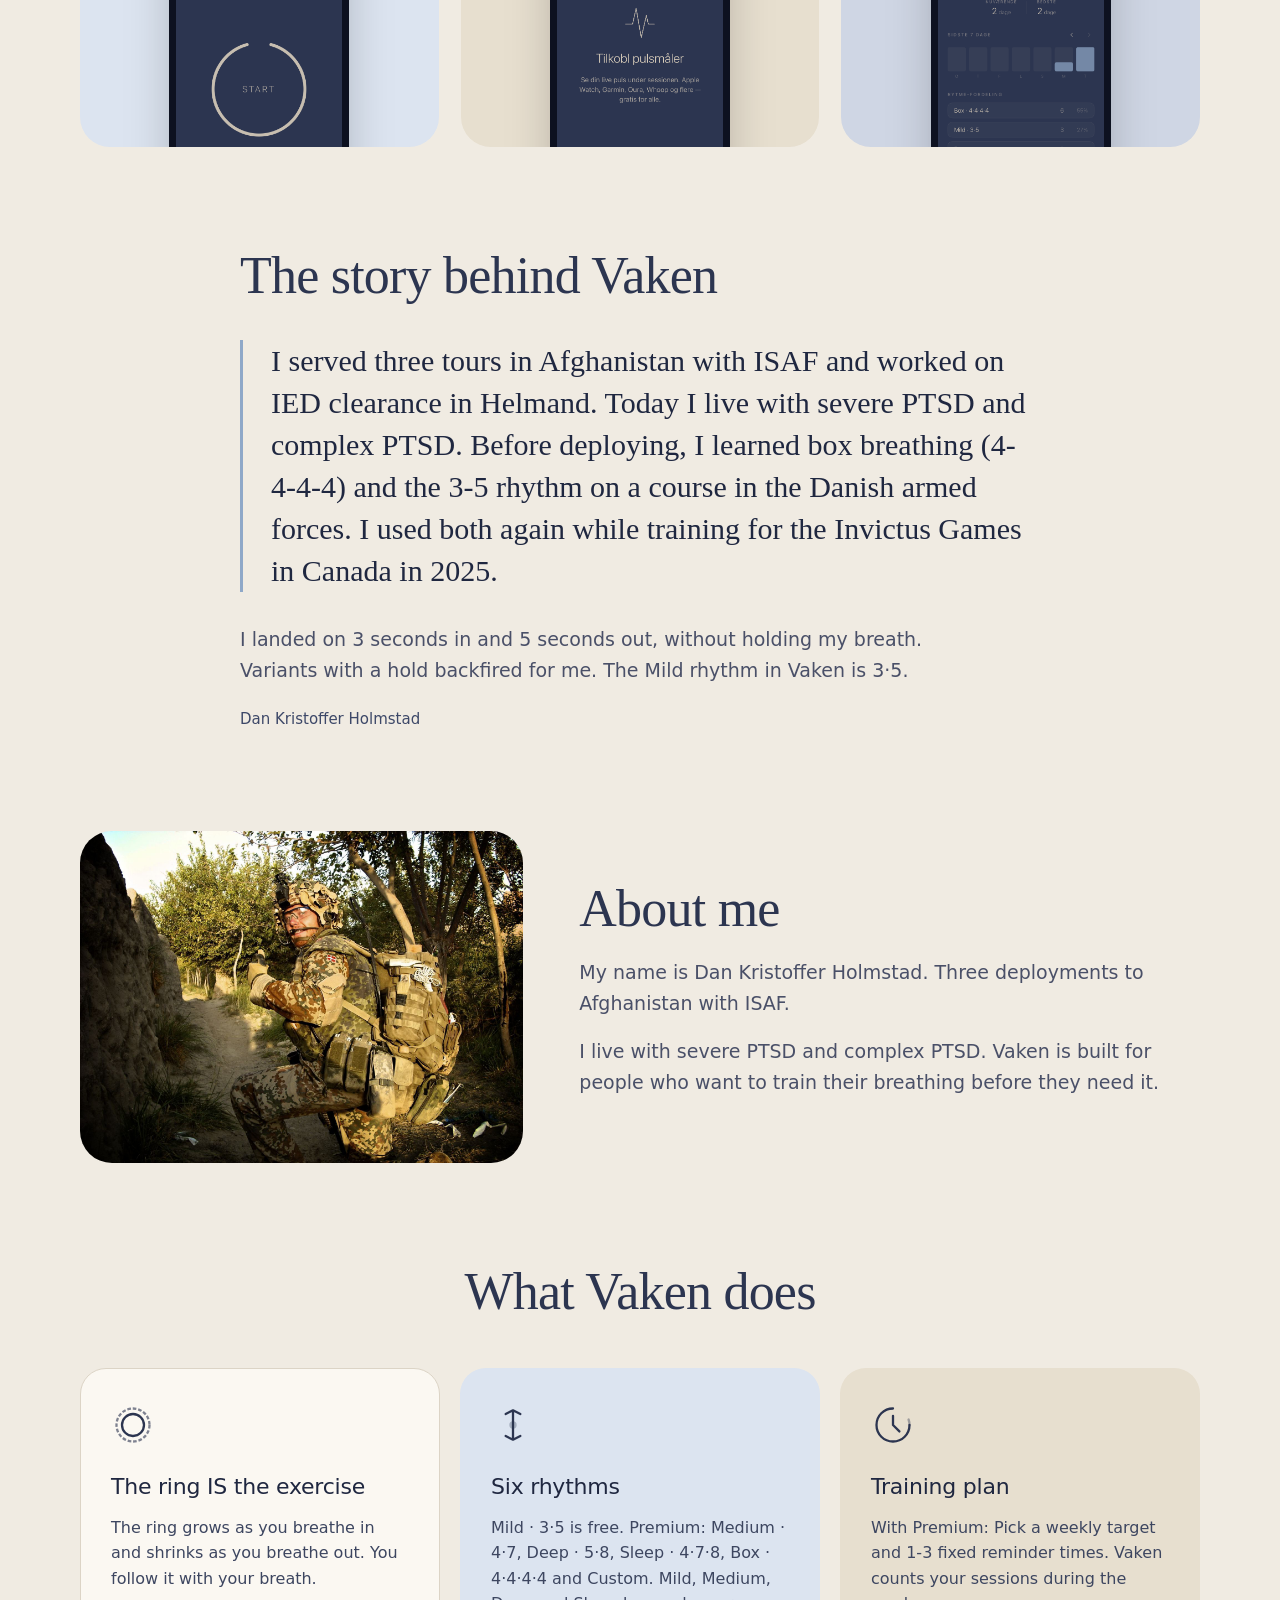
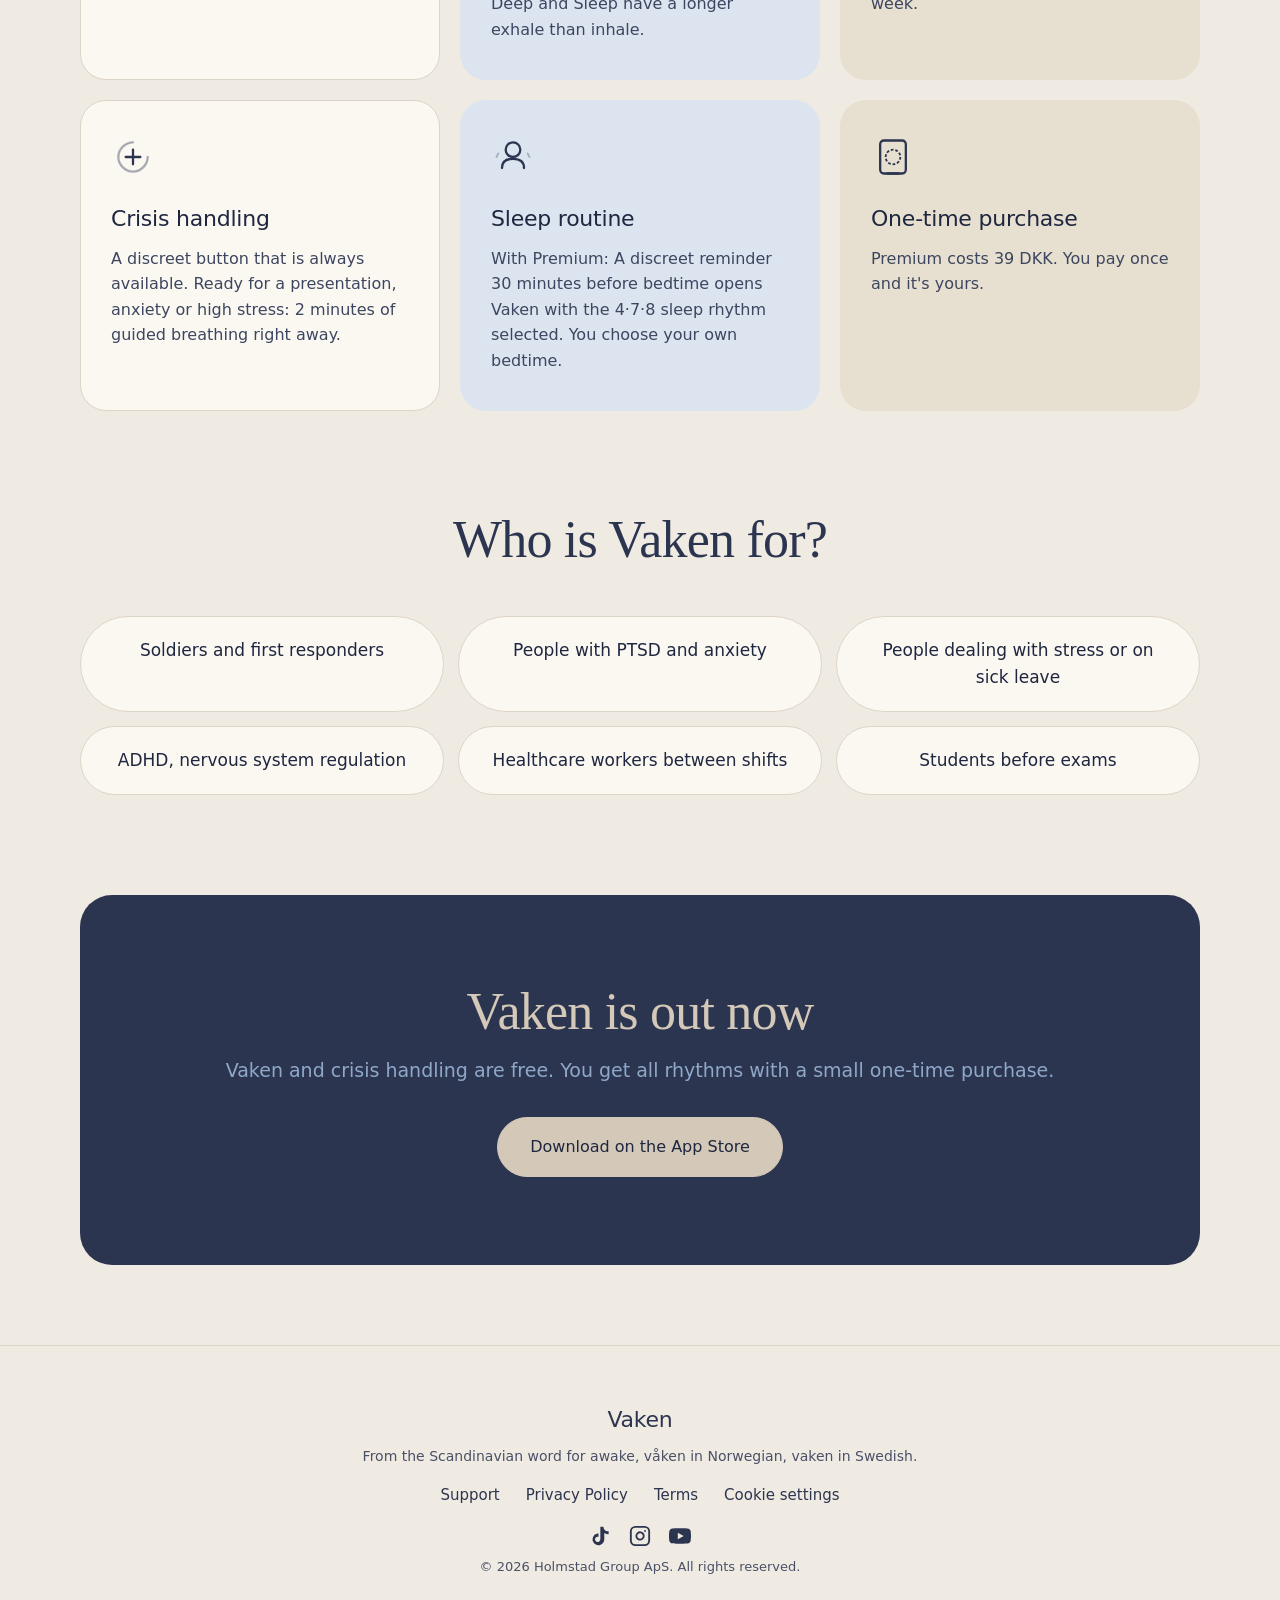
==== commit 7a4a2363: "fix(site): review round 3 text fixes - Suunto guide: restore intro, live heart rate sentence in the " ====
--- a/index.html
+++ b/index.html
@@ -148,7 +148,7 @@
                           data-no="Premium kjøpes én gang."
                           data-sv="Premium köps en gång."
                           data-fi="Premium ostetaan kerran."
-                          data-en="Premium is bought once.">Premium købes én gang.</span>
+                          data-en="Premium is a one-time purchase.">Premium købes én gang.</span>
                 </li>
                 <li class="pledge-item">
                     <span class="pledge-title"
@@ -294,8 +294,8 @@
                        data-sv="Jag heter Dan Kristoffer Holmstad. Tre insatser i Afghanistan med ISAF."
                        data-fi="Nimeni on Dan Kristoffer Holmstad. Kolme komennusta Afganistaniin ISAFin mukana."
                        data-en="My name is Dan Kristoffer Holmstad. Three deployments to Afghanistan with ISAF.">
-                Jeg hedder Dan Kristoffer Holmstad. Tre udsendelser til Afghanistan med ISAF.
-            </p>
+                        Jeg hedder Dan Kristoffer Holmstad. Tre udsendelser til Afghanistan med ISAF.
+                    </p>
                     <p data-da="Jeg lever med svær PTSD og cPTSD. Vaken er bygget til dem, der vil træne vejrtrækningen, før de får brug for den."
                        data-no="Jeg lever med alvorlig PTSD og kompleks PTSD. Vaken er bygget for dem som vil trene pusten før de trenger den."
                        data-sv="Jag lever med svår PTSD och komplex PTSD. Vaken är byggd för dem som vill träna andningen innan de behöver den."
@@ -405,13 +405,13 @@
                         </svg>
                     </div>
                     <h3 data-da="Engangskøb" data-no="Engangskjøp" data-sv="Engångsköp" data-fi="Kertaosto" data-en="One-time purchase">Engangskøb</h3>
-                    <p data-da="Premium er et engangskøb på 39 kr. Du betaler én gang, så er det dit."
-                       data-no="Premium er et engangskjøp. Du betaler én gang, så er det ditt."
-                       data-sv="Premium är ett engångsköp. Du betalar en gång och äger det sedan."
-                       data-fi="Premium on kertaosto. Maksat kerran, ja se on sinun."
-                       data-en="Premium is a one-time purchase at 39 DKK. You pay once and it's yours.">
-                Premium er et engangskøb på 39 kr. Du betaler én gang, så er det dit.
-            </p>
+                    <p data-da="Premium koster 39 kr. Du betaler én gang, så er det dit."
+                       data-no="Du betaler én gang for Premium, så er det ditt."
+                       data-sv="Du betalar en gång för Premium och äger det sedan."
+                       data-fi="Maksat Premiumista kerran, ja se on sinun."
+                       data-en="Premium costs 39 DKK. You pay once and it's yours.">
+                        Premium koster 39 kr. Du betaler én gang, så er det dit.
+                    </p>
                 </div>
             </div>
         </div>
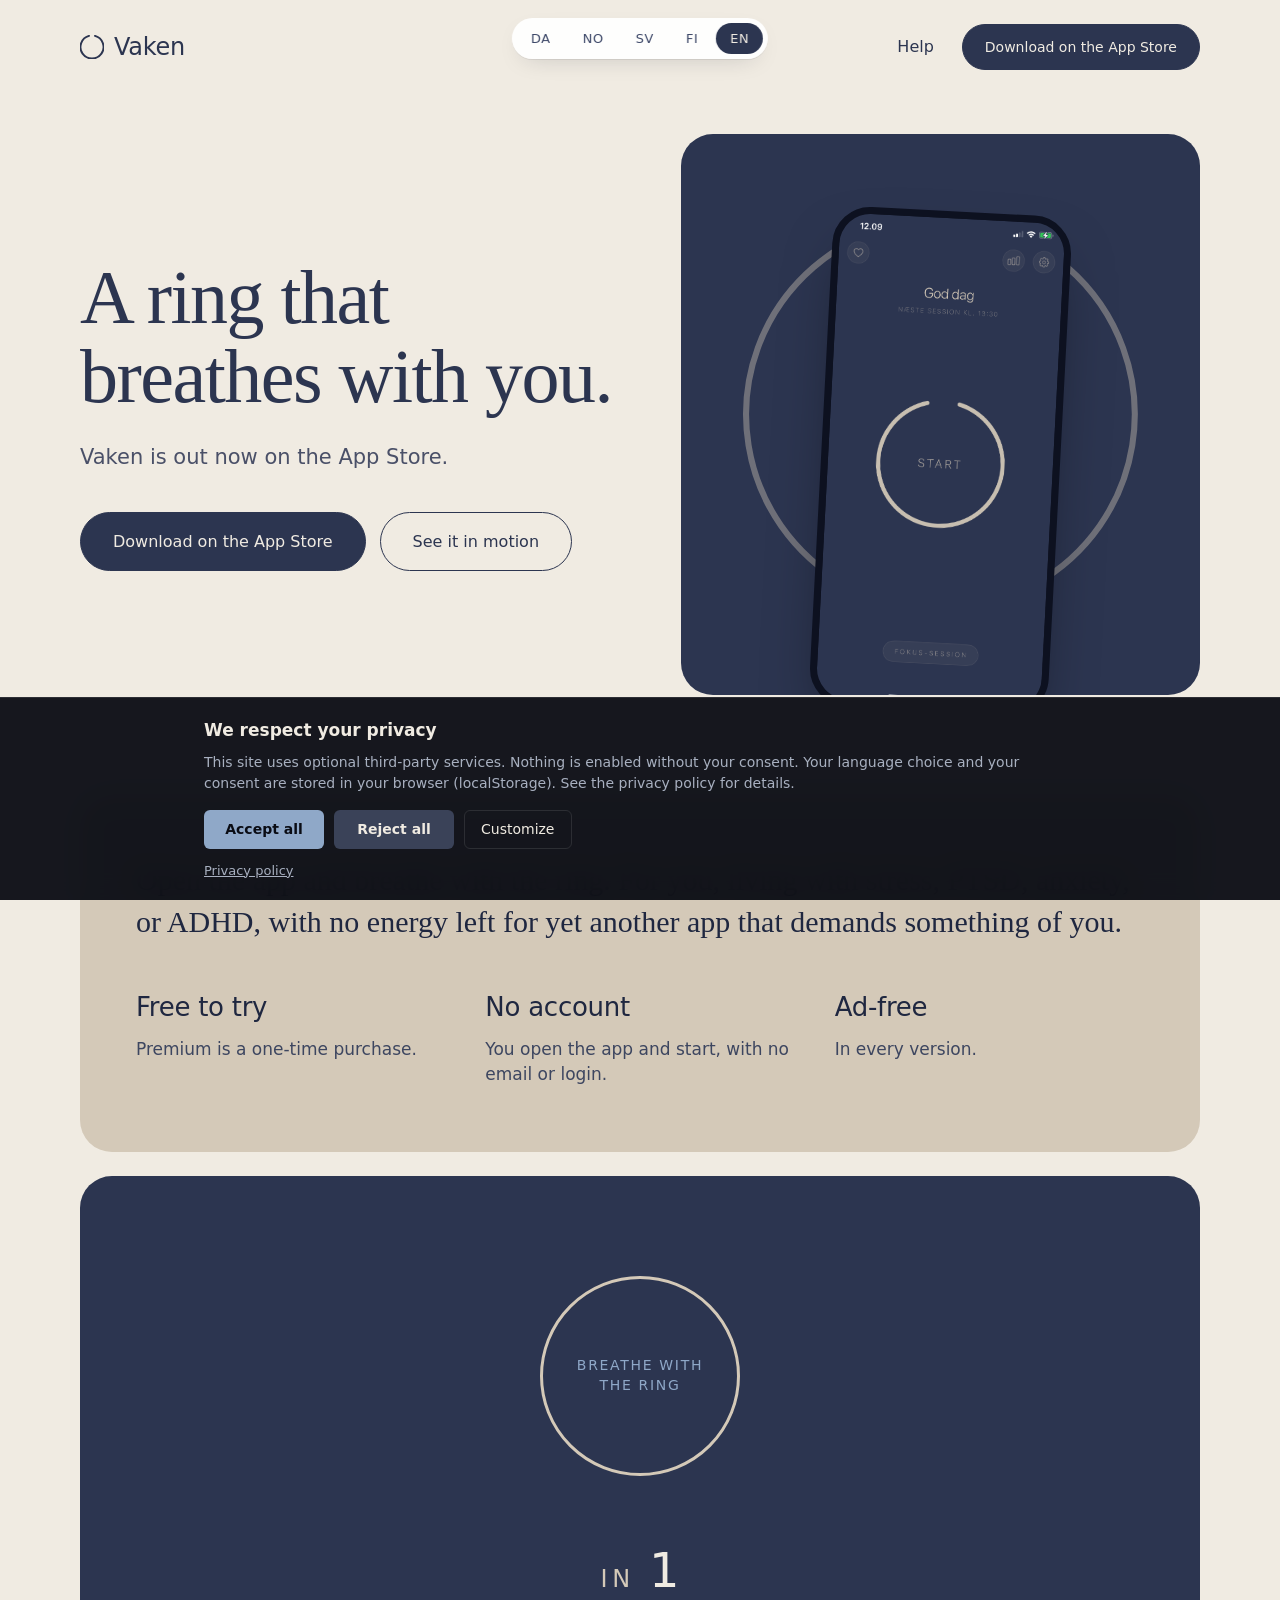
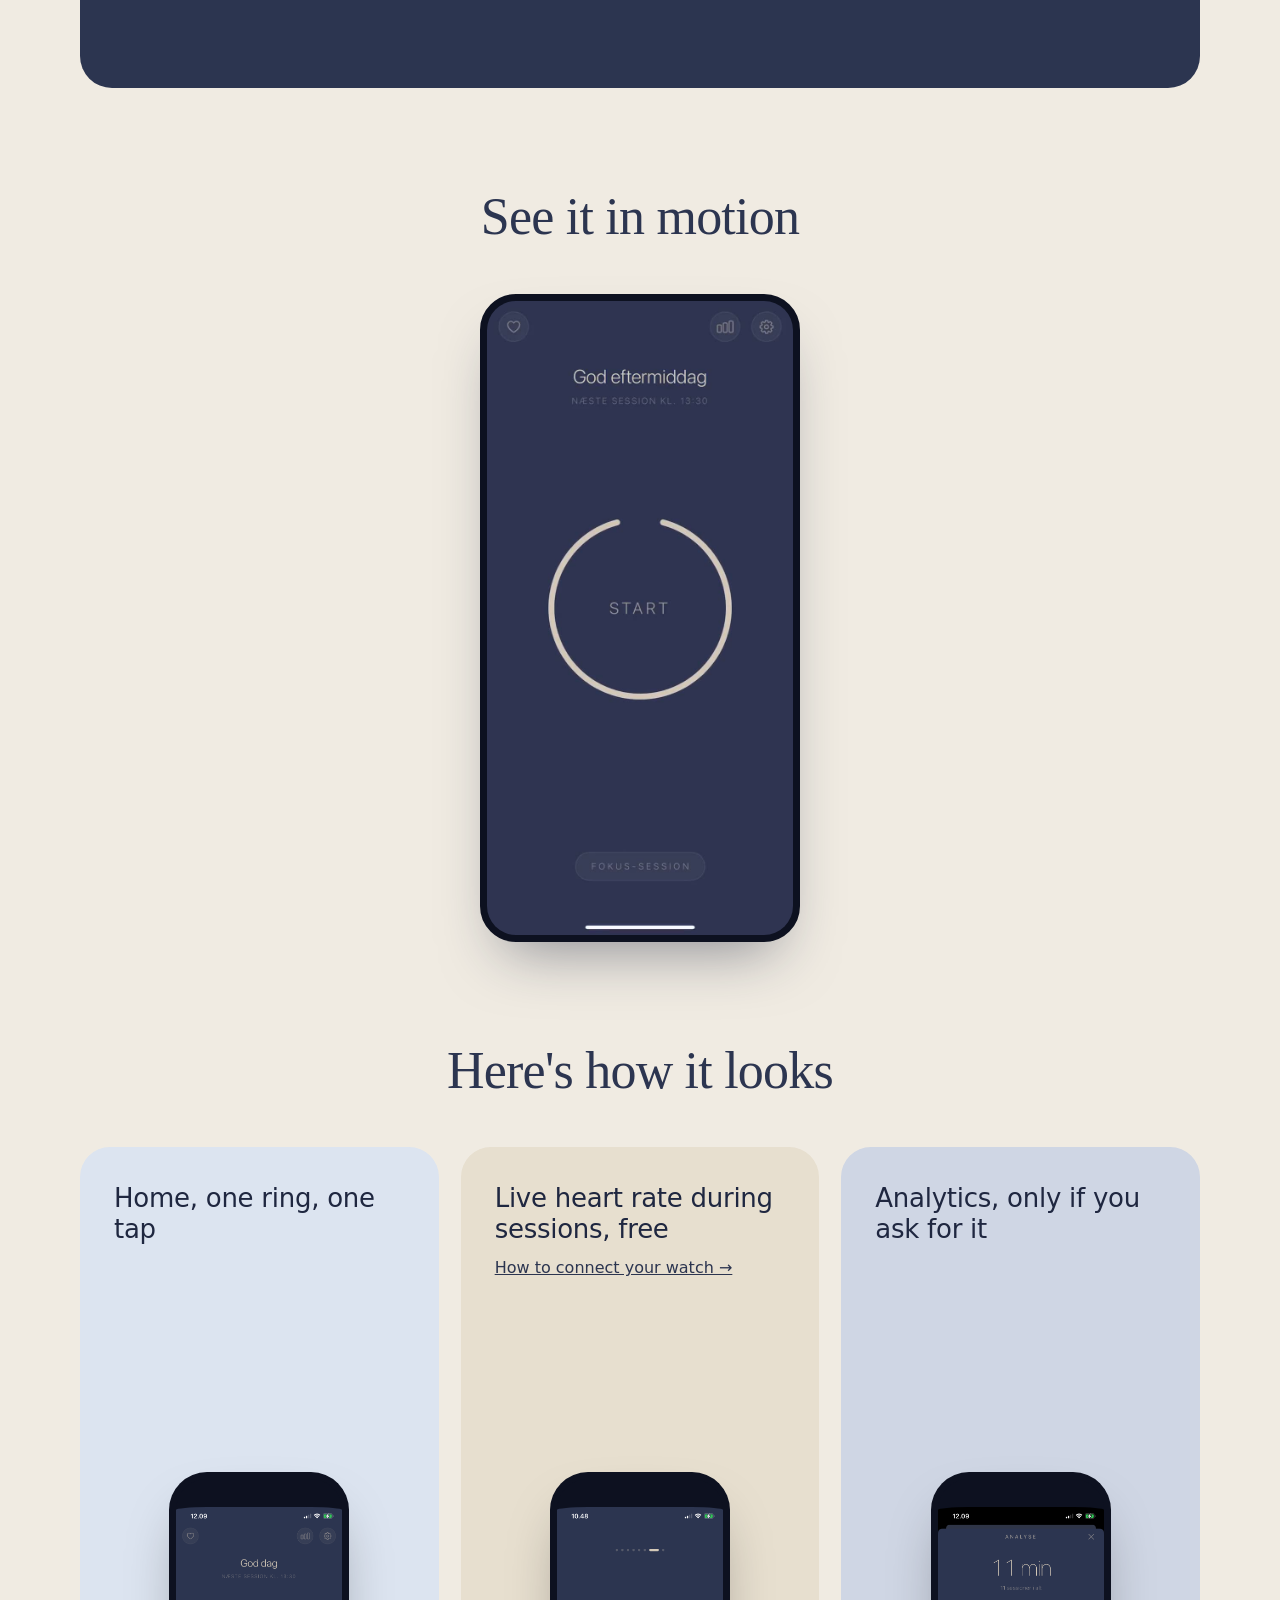
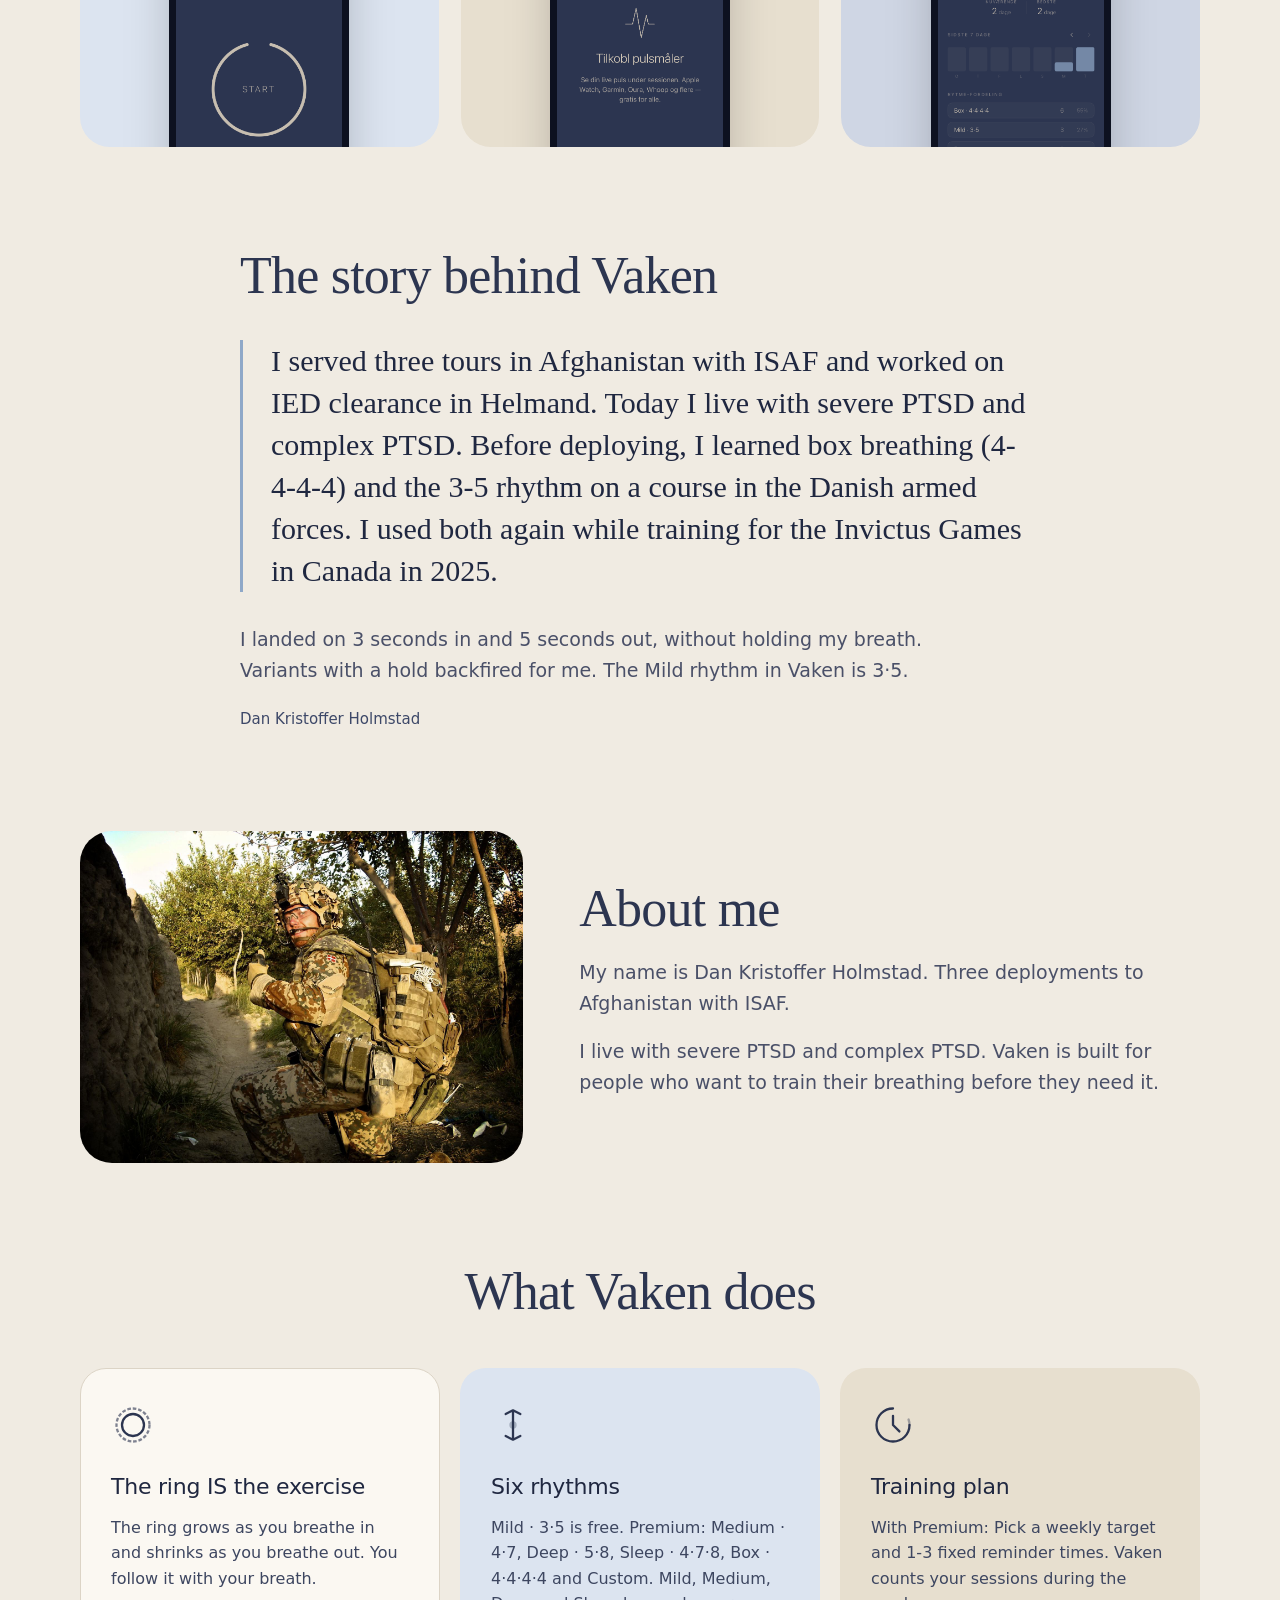
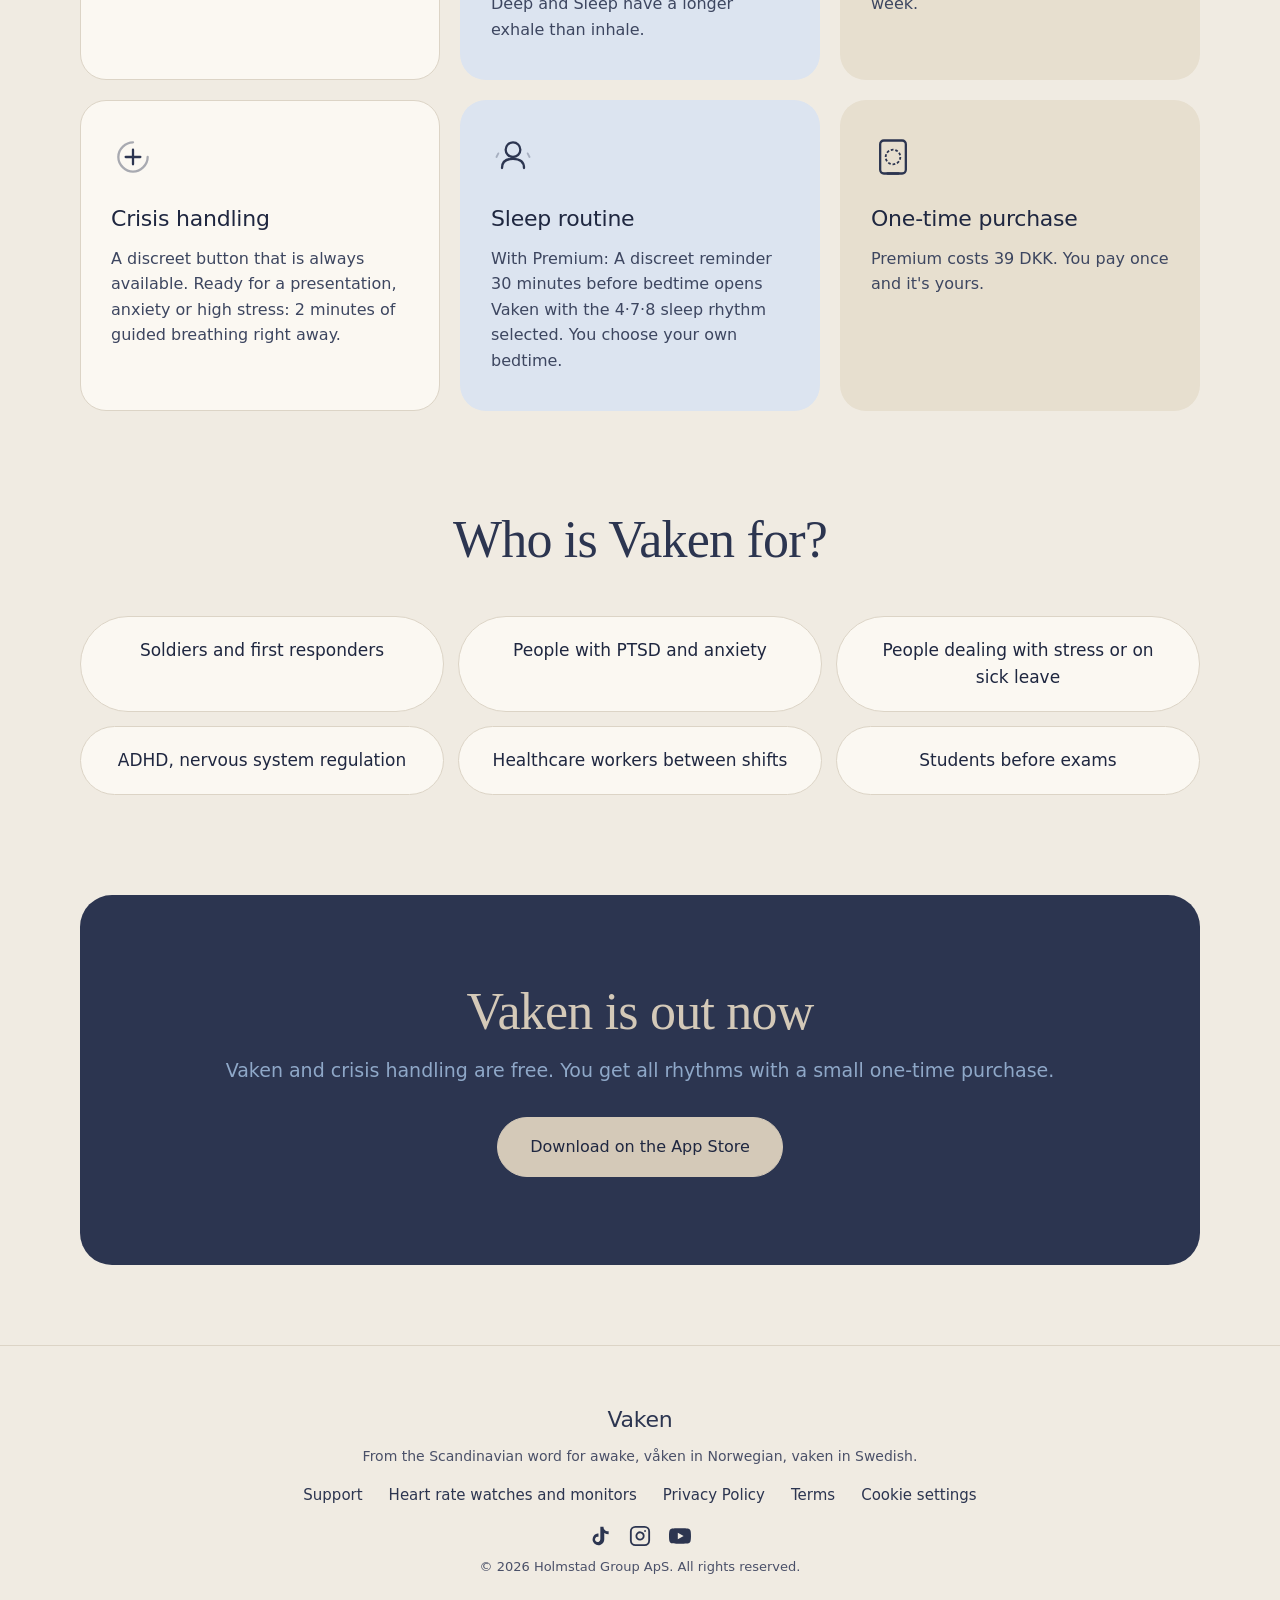
==== commit 29d0a5b9: "feat(site): Help link in the header and the heart rate guides under Help - New 'Help' link in the he" ====
--- a/index.html
+++ b/index.html
@@ -109,7 +109,10 @@
     <!-- Topbar -->
     <header class="site-header">
         <a href="/" class="logo" aria-label="Vaken"><svg viewBox="0 0 200 200" aria-hidden="true"><path d="M 124.85 7.28 A 96 96 0 1 1 75.15 7.28" fill="none" stroke="currentColor" stroke-width="16" stroke-linecap="round"/></svg>Vaken</a>
-        <a href="https://apps.apple.com/app/id6762458404" class="cta-btn small" data-da="Hent på App Store" data-no="Last ned fra App Store" data-sv="Ladda ner från App Store" data-fi="Lataa App Storesta" data-en="Download on the App Store">Hent på App Store</a>
+        <div class="header-actions">
+            <a href="/support" class="help-link" data-da="Hjælp" data-no="Hjelp" data-sv="Hjälp" data-fi="Ohjeet" data-en="Help">Hjælp</a>
+            <a href="https://apps.apple.com/app/id6762458404" class="cta-btn small" data-da="Hent på App Store" data-no="Last ned fra App Store" data-sv="Ladda ner från App Store" data-fi="Lataa App Storesta" data-en="Download on the App Store">Hent på App Store</a>
+        </div>
     </header>
 
     <!-- Hero -->
@@ -466,6 +469,7 @@
             </p>
             <div class="footer-links">
                 <a href="/support" data-da="Support" data-no="Support" data-sv="Support" data-fi="Tuki" data-en="Support">Support</a>
+                <a href="/connect/" data-da="Pulsure og pulsmålere" data-no="Pulsklokker og pulsmålere" data-sv="Pulsklockor och pulsmätare" data-fi="Sykekellot ja sykemittarit" data-en="Heart rate watches and monitors">Pulsure og pulsmålere</a>
                 <a href="/privacy" data-da="Privatlivspolitik" data-no="Personvernerklæring" data-sv="Integritetspolicy" data-fi="Tietosuojakäytäntö" data-en="Privacy Policy">Privatlivspolitik</a>
                 <a href="/terms" data-da="Vilkår" data-no="Vilkår" data-sv="Villkor" data-fi="Ehdot" data-en="Terms">Vilkår</a>
                 <a href="#" data-cc-open-settings data-da="Cookie-indstillinger" data-no="Cookie-innstillinger" data-sv="Cookie-inställningar" data-fi="Evästeasetukset" data-en="Cookie settings">Cookie-indstillinger</a>
--- a/style.css
+++ b/style.css
@@ -101,6 +101,10 @@
 
 .logo svg { width: 24px; height: 24px; }
 
+.header-actions { display: flex; align-items: center; gap: 24px; }
+.help-link { color: var(--fjord); text-decoration: none; font-size: 16px; font-weight: 500; padding: 8px 4px; }
+.help-link:hover { text-decoration: underline; text-underline-offset: 4px; }
+
 /* ---------- Knapper ---------- */
 .cta-btn {
     display: inline-block;
@@ -457,15 +461,11 @@
     .signup .container { margin: 0 16px; padding: 56px 24px; border-radius: 28px; }
 }
 
-@media (max-width: 820px) {
+@media (max-width: 1000px) {
     .lang-nav { top: 12px; left: auto; right: 12px; transform: none; }
     .lang-btn { padding: 7px 10px; font-size: 12px; }
-    .site-header { padding-top: 20px; padding-bottom: 8px; }
+    .site-header { padding-top: 64px; padding-bottom: 8px; }
     .site-header .cta-btn { display: none; }
-}
-
-@media (max-width: 380px) {
-    .site-header { padding-top: 64px; }
 }
 
 @media (max-width: 600px) {
